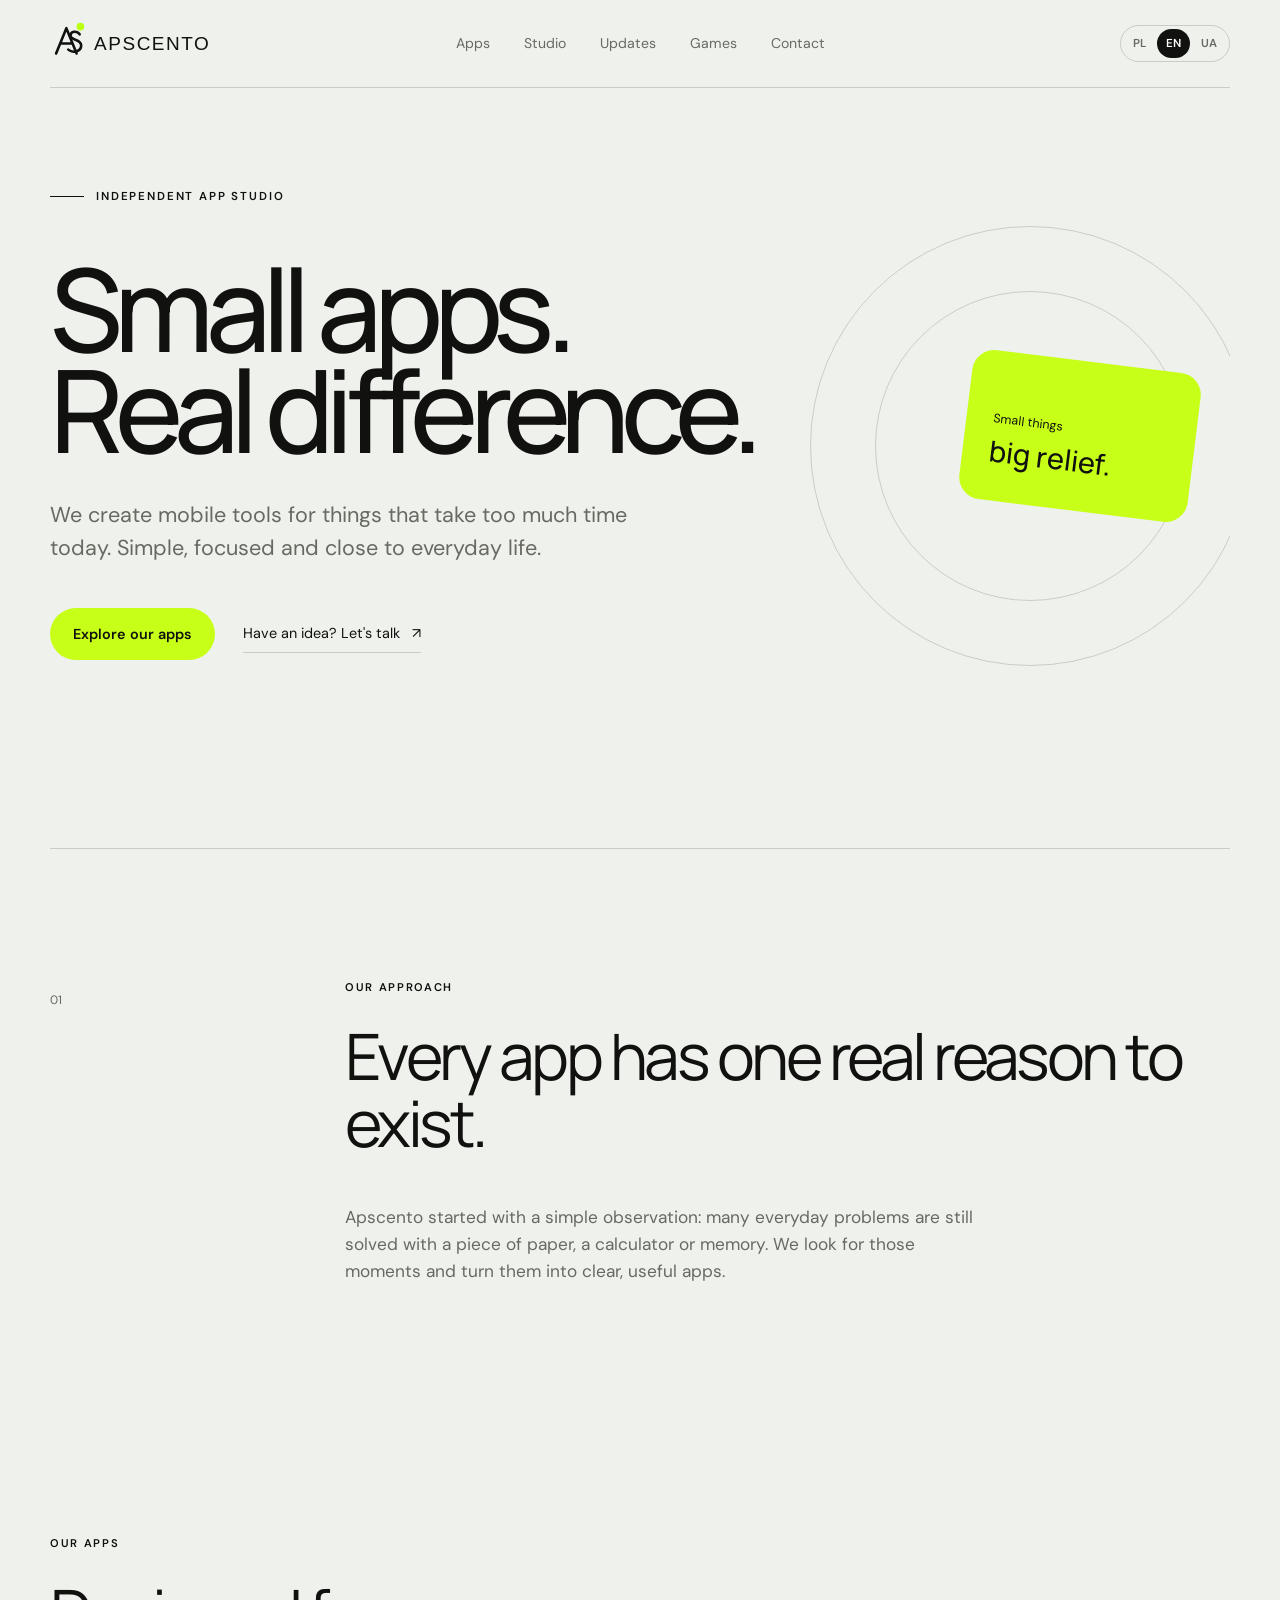
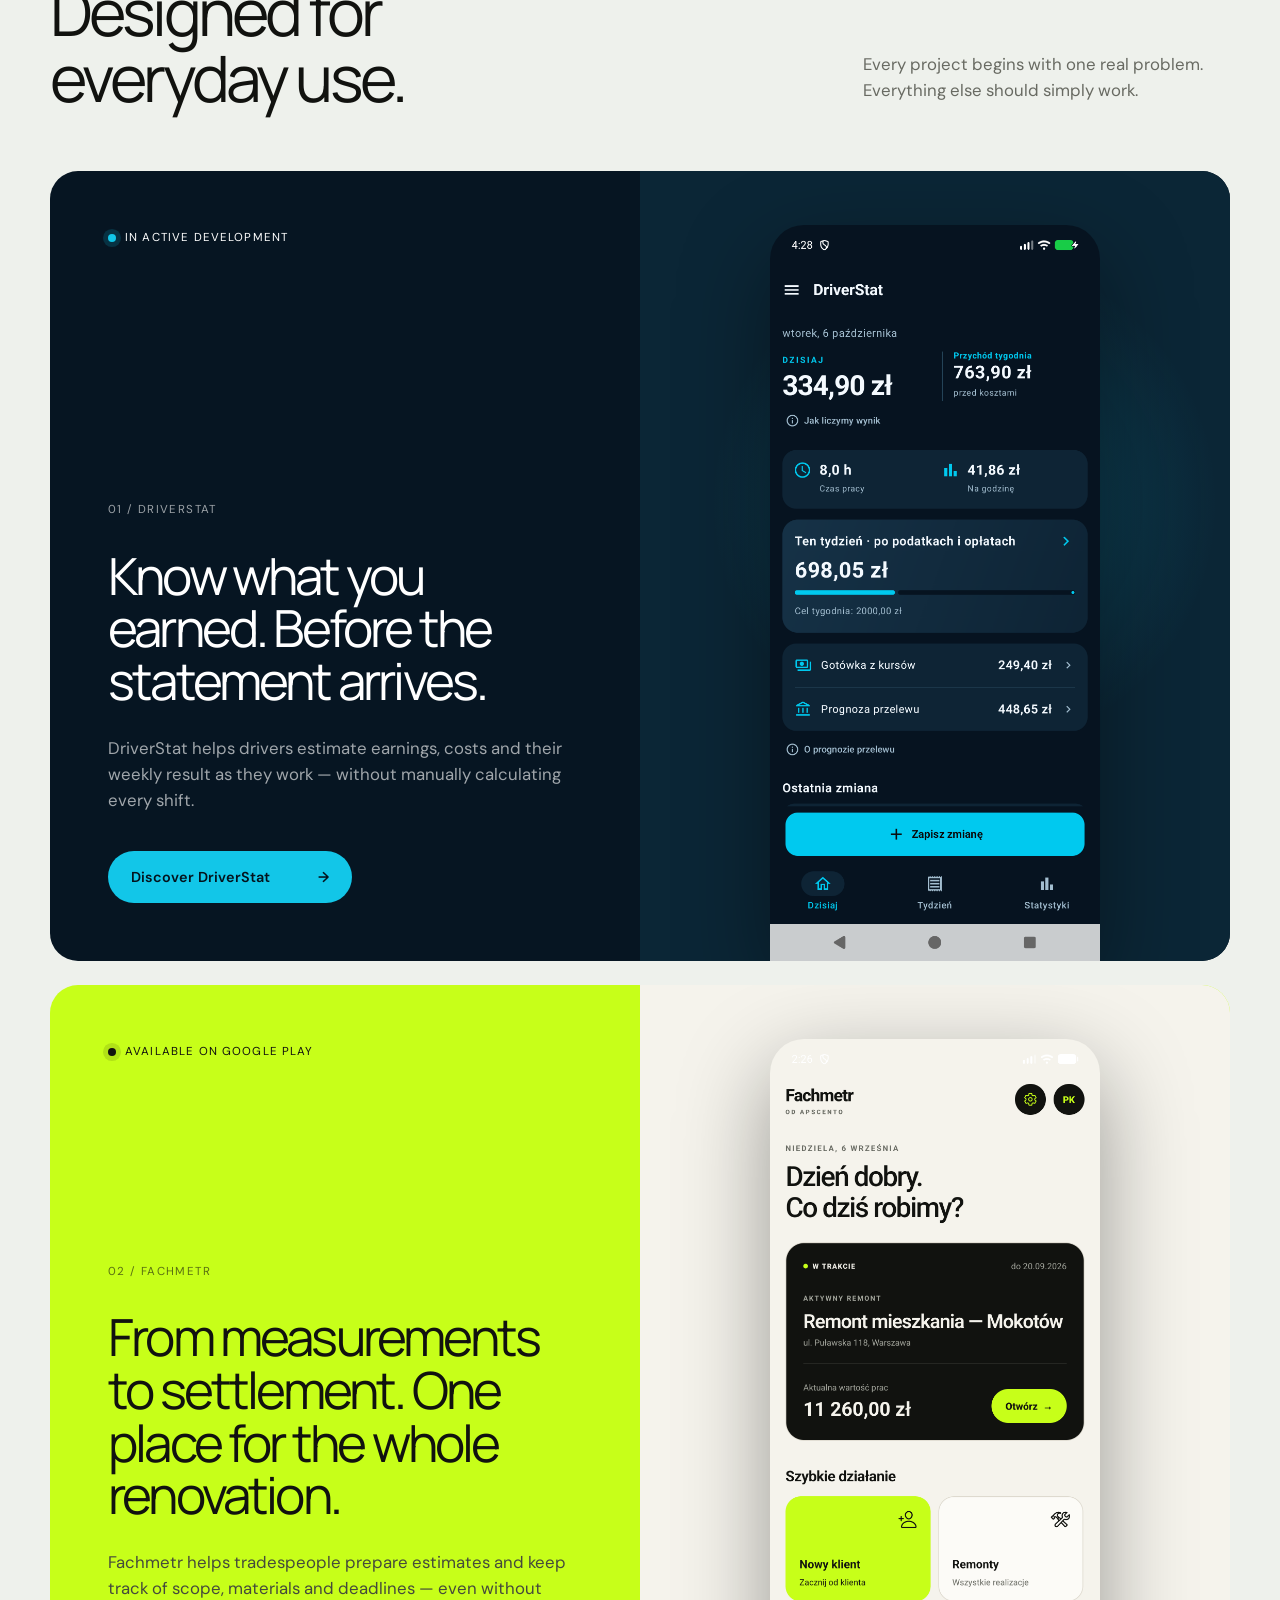
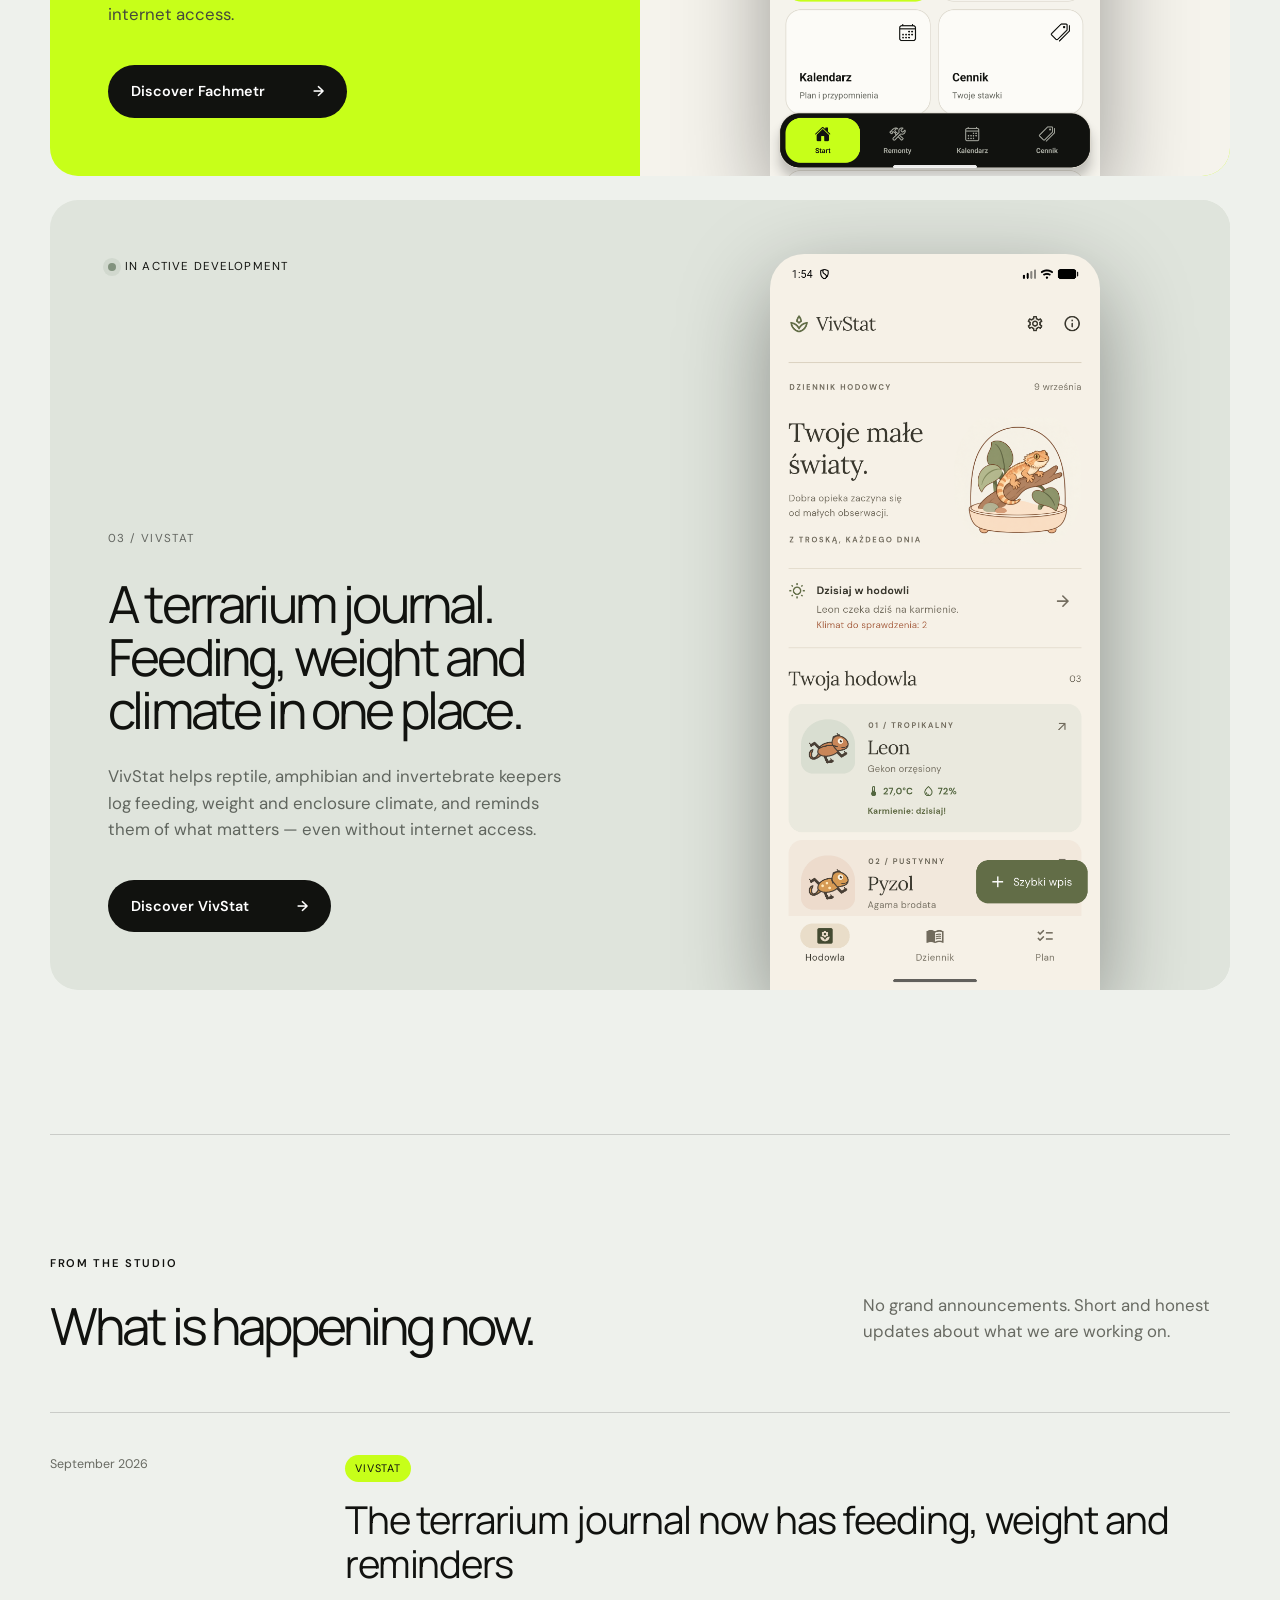
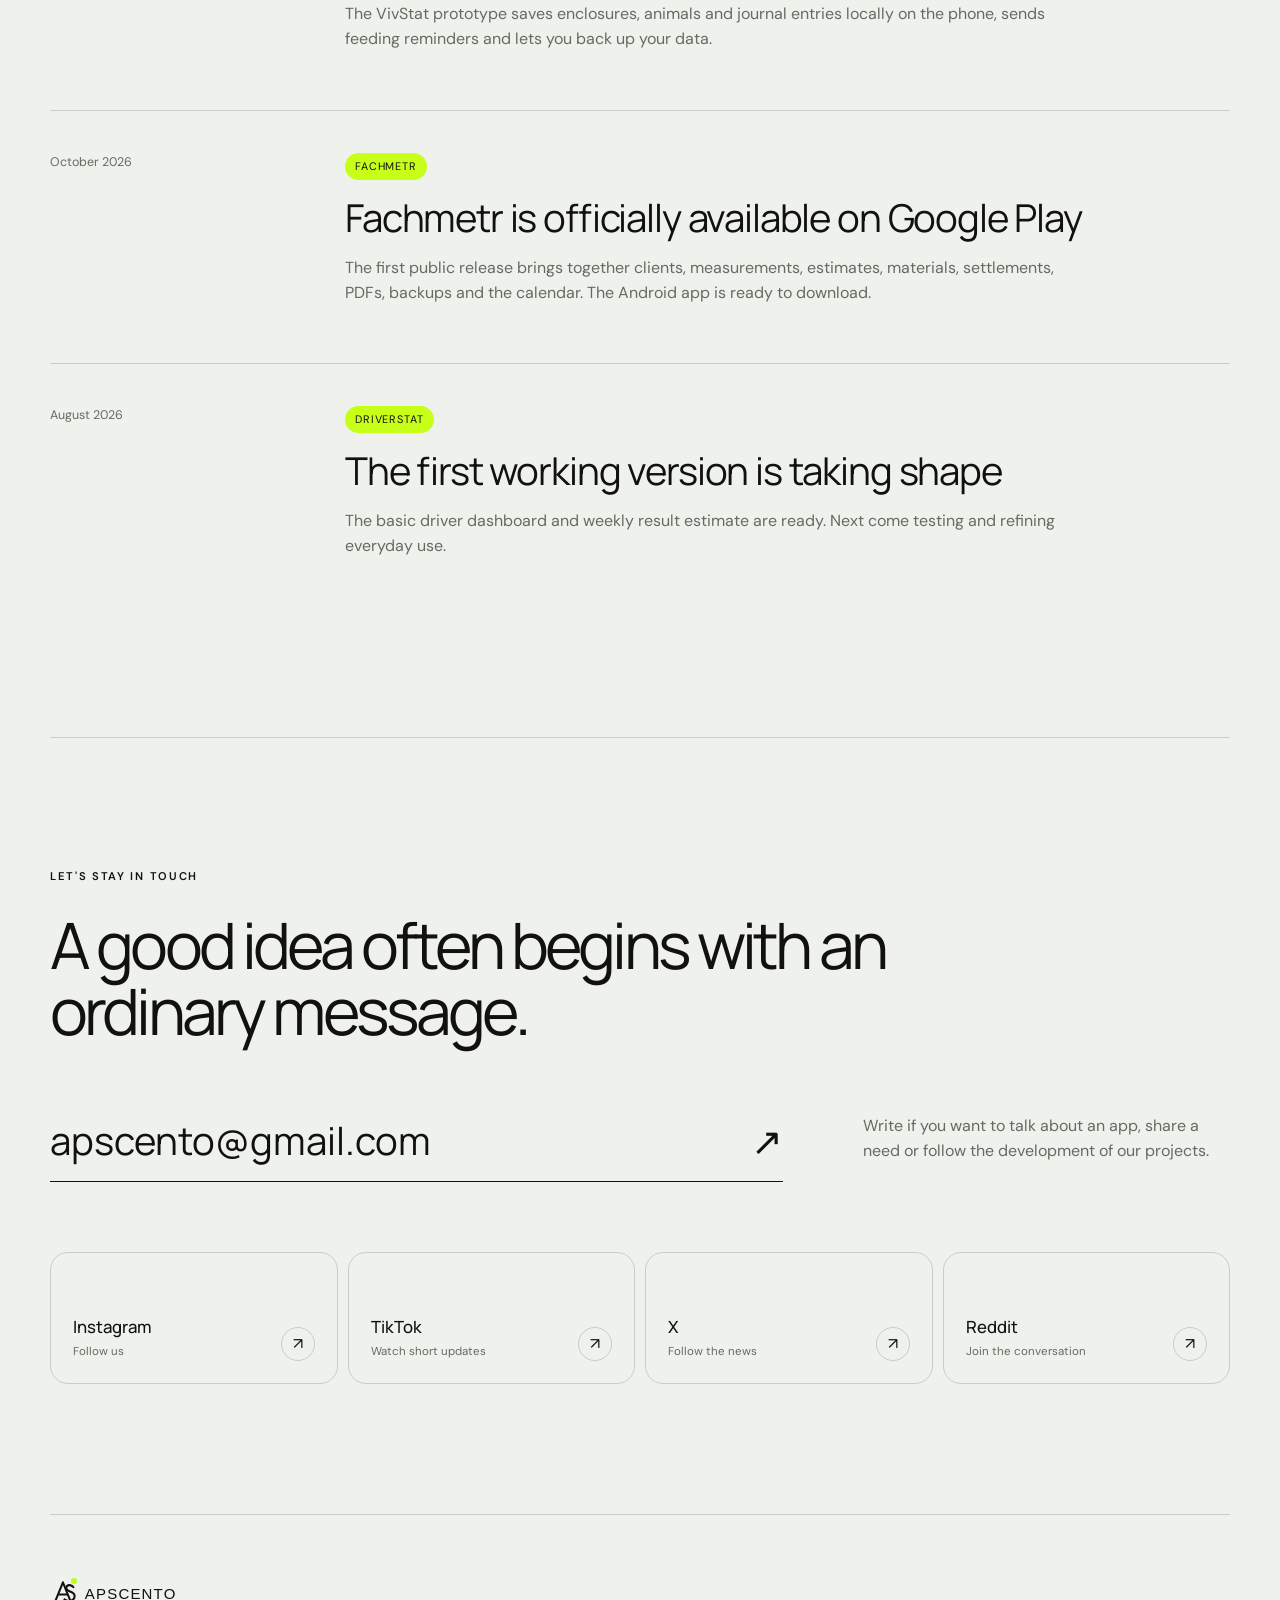
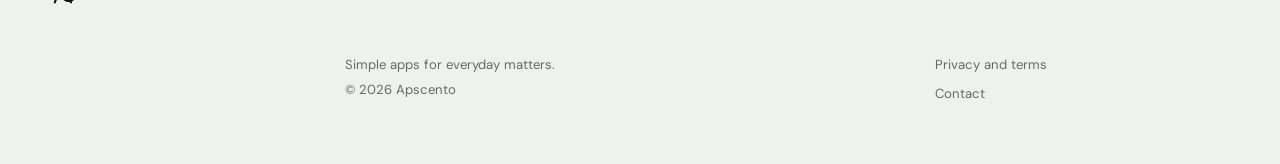
==== index.html @ 679c7d37 "Announce Fachmetr Google Play release" ====
<!doctype html>
<html lang="pl">
<head>
  <meta charset="utf-8">
  <meta name="viewport" content="width=device-width, initial-scale=1">
  <meta name="description" content="Apscento tworzy proste aplikacje mobilne, które rozwiązują codzienne problemy.">
  <title>Apscento — aplikacje do codziennych spraw</title>
  <link rel="stylesheet" href="styles.css?v=8">
  <script src="script.js?v=8" defer></script>
</head>
<body data-page="home">
  <a class="skip-link" href="#main" data-i18n="skip">Przejdź do treści</a>
  <header class="site-header">
    <a class="brand" href="index.html" aria-label="Apscento — strona główna"><img src="logo.svg" alt="Apscento" width="250" height="64"></a>
    <nav class="nav" aria-label="Główna nawigacja">
      <button class="nav-toggle" type="button" aria-expanded="false" aria-controls="nav-links" data-i18n-aria="menuOpen"><span></span><span></span></button>
      <div class="nav-links" id="nav-links"><a href="#apps" data-i18n="navApps">Aplikacje</a><a href="#studio" data-i18n="navStudio">Studio</a><a href="#updates" data-i18n="navUpdates">Aktualności</a><a href="gry/index.html" data-i18n="navGames">Gry</a><a href="#contact" data-i18n="navContact">Kontakt</a></div>
    </nav>
    <div class="language-switcher" aria-label="Wybór języka"><button type="button" data-lang="pl" aria-pressed="true">PL</button><button type="button" data-lang="en" aria-pressed="false">EN</button><button type="button" data-lang="uk" aria-pressed="false">UA</button></div>
  </header>
  <main id="main">
    <section class="hero section-shell">
      <div class="eyebrow"><span></span><span data-i18n="homeEyebrow">Niezależne studio aplikacji</span></div>
      <h1 data-i18n="homeHero">Małe aplikacje.<br>Realna różnica.</h1>
      <p class="hero-lead" data-i18n="homeLead">Tworzymy mobilne narzędzia do spraw, które dziś zabierają za dużo czasu. Proste, konkretne i blisko codzienności.</p>
      <div class="hero-actions"><a class="button button-primary" href="#apps" data-i18n="seeApps">Zobacz aplikacje</a><a class="text-link" href="mailto:apscento@gmail.com"><span data-i18n="shareIdea">Masz pomysł? Porozmawiajmy</span><span aria-hidden="true">↗</span></a></div>
      <div class="hero-note" aria-hidden="true"><span class="orbit orbit-one"></span><span class="orbit orbit-two"></span><div class="note-card"><span data-i18n="smallThings">Małe rzeczy</span><strong data-i18n="bigRelief">duża ulga.</strong></div></div>
    </section>
    <section class="statement section-shell" id="studio">
      <p class="section-number">01</p>
      <div><p class="overline" data-i18n="ourApproach">Nasze podejście</p><h2 data-i18n="studioHeading">Każda aplikacja ma jeden konkretny powód, żeby istnieć.</h2><p class="section-copy" data-i18n="studioCopy">Apscento powstało z prostej obserwacji: wiele codziennych problemów nadal rozwiązujemy kartką, kalkulatorem albo pamięcią. Szukamy właśnie takich momentów i zamieniamy je w przejrzyste aplikacje.</p></div>
    </section>
    <section class="apps section-shell" id="apps">
      <div class="section-heading"><div><p class="overline" data-i18n="ourApps">Nasze aplikacje</p><h2 data-i18n="builtForLife">Zaprojektowane pod<br>codzienne używanie.</h2></div><p data-i18n="appsIntro">Każdy projekt zaczyna się od jednego, prawdziwego problemu. Reszta ma po prostu działać.</p></div>
      <article class="project-card project-driver">
        <div class="project-content"><span class="status"><i></i><span data-i18n="inDevelopment">W aktywnym rozwoju</span></span><p class="project-index">01 / DRIVERSTAT</p><h3 data-i18n="driverHeadline">Wiesz, ile zarabiasz. Zanim przyjdzie rozliczenie.</h3><p data-i18n="driverSummary">DriverStat pomaga kierowcom na bieżąco szacować zarobki, koszty i wynik tygodnia — bez ręcznego przeliczania każdej zmiany.</p><a class="button button-dark" href="driverstat/index.html"><span data-i18n="discoverDriver">Poznaj DriverStat</span><span aria-hidden="true">→</span></a></div>
        <div class="driver-visual"><img class="app-screen app-screen-home" src="driverstat/screenshots/01-pulpit.png?v=7" alt="Rzeczywisty pulpit aplikacji DriverStat z przykładowymi danymi" width="1280" height="2856" loading="lazy"></div>
      </article>
      <article class="project-card project-fachmetr">
        <div class="project-content"><span class="status"><i></i><span data-i18n="availableGooglePlay">Dostępna w Google Play</span></span><p class="project-index">02 / FACHMETR</p><h3 data-i18n="fachHeadline">Od pomiaru do rozliczenia. Jedno miejsce na cały remont.</h3><p data-i18n="fachSummary">Fachmetr pomaga fachowcom przygotować wycenę, pilnować zakresu prac, materiałów i terminów — także bez internetu.</p><a class="button button-dark" href="fachmetr/index.html"><span data-i18n="discoverFach">Poznaj Fachmetr</span><span aria-hidden="true">→</span></a></div>
        <div class="fachmetr-visual"><img class="app-screen app-screen-home" src="fachmetr/screenshots/01-start.png" alt="Rzeczywisty ekran startowy aplikacji Fachmetr z przykładowymi danymi" width="1280" height="2856" loading="lazy"></div>
      </article>
      <article class="project-card project-viv">
        <div class="project-content"><span class="status"><i></i><span data-i18n="inDevelopment">W aktywnym rozwoju</span></span><p class="project-index">03 / VIVSTAT</p><h3 data-i18n="vivHeadline">Dziennik terrarium. Karmienie, waga i klimat w jednym miejscu.</h3><p data-i18n="vivSummary">VivStat pomaga hodowcom gadów, płazów i bezkręgowców zapisywać karmienia, wagę i klimat zbiornika oraz przypomina o tym, co ważne — nawet bez internetu.</p><a class="button button-dark" href="vivstat/index.html"><span data-i18n="discoverViv">Poznaj VivStat</span><span aria-hidden="true">→</span></a></div>
        <div class="viv-visual-photo"><img class="app-screen app-screen-home" src="vivstat/screenshots/01-hodowla.png" alt="Rzeczywisty pulpit aplikacji VivStat z przykładowymi danymi" width="1280" height="2856" loading="lazy"></div>
      </article>
    </section>
    <section class="updates section-shell" id="updates">
      <div class="section-heading compact"><div><p class="overline" data-i18n="fromStudio">Ze studia</p><h2 data-i18n="whatHappens">Co dzieje się teraz.</h2></div><p data-i18n="honestUpdates">Bez wielkich zapowiedzi. Krótkie i uczciwe informacje o tym, nad czym pracujemy.</p></div>
      <div class="update-list">
        <article><time datetime="2026-09" data-i18n="september2026">Wrzesień 2026</time><div><span class="pill">VivStat</span><h3 data-i18n="updateVivTitle">Dziennik terrarium ma już karmienia, wagę i przypomnienia</h3><p data-i18n="updateVivCopy">Prototyp VivStat zapisuje zbiorniki, mieszkańców i wpisy dziennika lokalnie na telefonie, wysyła przypomnienia o karmieniu i pozwala zrobić kopię zapasową danych.</p></div></article>
        <article><time datetime="2026-10" data-i18n="october2026">Październik 2026</time><div><span class="pill">Fachmetr</span><h3 data-i18n="updateFachTitle">Fachmetr oficjalnie dostępny w Google Play</h3><p data-i18n="updateFachCopy">Pierwsza publiczna wersja łączy klientów, pomiary, wyceny, materiały, rozliczenia, PDF-y, kopie zapasowe i kalendarz. Aplikację można już pobrać na Androida.</p></div></article>
        <article><time datetime="2026-08" data-i18n="august2026">Sierpień 2026</time><div><span class="pill">DriverStat</span><h3 data-i18n="updateDriverTitle">Pierwsza wersja robocza nabiera kształtu</h3><p data-i18n="updateDriverCopy">Powstał podstawowy panel statystyk kierowcy i mechanizm szacowania wyniku tygodnia. Kolejny krok to testy i dopracowanie codziennej obsługi.</p></div></article>
      </div>
    </section>
    <section class="contact section-shell" id="contact">
      <p class="overline" data-i18n="stayClose">Bądźmy w kontakcie</p><h2 data-i18n="contactHeading">Dobry pomysł często zaczyna się od zwykłej wiadomości.</h2>
      <div class="contact-grid"><a class="email-link" href="mailto:apscento@gmail.com">apscento@gmail.com <span>↗</span></a><p data-i18n="contactCopy">Napisz, jeśli chcesz porozmawiać o aplikacji, zgłosić potrzebę albo śledzić rozwój naszych projektów.</p></div>
      <div class="social-links" aria-label="Media społecznościowe">
        <a href="https://instagram.com/apscento.dev" target="_blank" rel="noopener noreferrer"><span><strong>Instagram</strong><small data-i18n="socialFollow">Obserwuj nas</small></span><i aria-hidden="true">↗</i></a>
        <a href="https://www.tiktok.com/@apscento" target="_blank" rel="noopener noreferrer"><span><strong>TikTok</strong><small data-i18n="socialShorts">Zobacz krótkie materiały</small></span><i aria-hidden="true">↗</i></a>
        <a href="https://x.com/apscento" target="_blank" rel="noopener noreferrer"><span><strong>X</strong><small data-i18n="socialNews">Śledź aktualności</small></span><i aria-hidden="true">↗</i></a>
        <a href="https://reddit.com/r/apscento" target="_blank" rel="noopener noreferrer"><span><strong>Reddit</strong><small data-i18n="socialTalk">Dołącz do rozmowy</small></span><i aria-hidden="true">↗</i></a>
      </div>
    </section>
  </main>
  <footer class="site-footer section-shell"><a class="brand footer-brand" href="index.html"><img src="logo.svg" alt="Apscento" width="250" height="64"></a><div><p data-i18n="footerLine">Proste aplikacje do codziennych spraw.</p><p>© 2026 Apscento</p></div><div class="footer-links"><a href="privacy/index.html" data-i18n="privacy">Prywatność i regulamin</a><a href="mailto:apscento@gmail.com" data-i18n="contactUs">Kontakt</a></div></footer>
</body>
</html>
---- styles.css ----
@import url('https://fonts.googleapis.com/css2?family=DM+Sans:wght@400;500;600&family=Manrope:wght@400;500;600&display=swap');

:root{--ink:#11120f;--paper:#eef1ec;--paper-2:#e5e7df;--lime:#c7ff19;--muted:#686a62;--line:rgba(17,18,15,.16);--radius:28px;--shell:min(1180px,calc(100% - 48px))}
*{box-sizing:border-box}
html{scroll-behavior:smooth}
body{margin:0;background:var(--paper);color:var(--ink);font-family:"DM Sans",Arial,sans-serif;font-size:16px;line-height:1.55}
body::selection{background:var(--lime);color:var(--ink)}
a{color:inherit}
img{display:block;max-width:100%}
button{font:inherit}
.skip-link{position:fixed;left:16px;top:-60px;background:var(--lime);padding:12px 18px;z-index:1000}.skip-link:focus{top:16px}
.section-shell{width:var(--shell);margin-inline:auto}
.site-header{height:88px;width:var(--shell);margin:auto;display:grid;grid-template-columns:1fr auto 1fr;align-items:center;border-bottom:1px solid var(--line);position:relative;z-index:20}
.brand{display:block;width:190px;height:auto}.brand img{width:100%;height:auto}
.nav-links{display:flex;gap:34px}.nav-links a,.back-home{text-decoration:none;font-size:.88rem;color:var(--muted);transition:color .2s}.nav-links a:hover,.back-home:hover{color:var(--ink)}
.language-switcher{justify-self:end;display:flex;border:1px solid var(--line);border-radius:999px;padding:3px;gap:2px}.language-switcher button{border:0;background:transparent;color:var(--muted);font-size:.72rem;font-weight:600;padding:6px 9px;border-radius:999px;cursor:pointer}.language-switcher button[aria-pressed="true"]{background:var(--ink);color:#fff}
.nav-toggle{display:none;border:0;background:none;width:36px;height:36px;padding:8px}.nav-toggle span{display:block;height:1px;background:var(--ink);margin:6px 0}
.hero{min-height:760px;padding:100px 0 92px;position:relative;overflow:hidden}.eyebrow{display:flex;align-items:center;gap:12px;text-transform:uppercase;letter-spacing:.16em;font-size:.72rem;font-weight:600}.eyebrow>span:first-child{width:34px;height:1px;background:var(--ink)}
.hero h1,.driver-hero h1{font-family:"Manrope",sans-serif;font-size:clamp(4rem,9vw,8rem);font-weight:500;letter-spacing:-.075em;line-height:.88;margin:52px 0 38px;max-width:1000px}.hero-lead,.driver-hero>p{font-size:clamp(1.1rem,2vw,1.35rem);line-height:1.55;max-width:600px;color:var(--muted)}
.hero-actions{display:flex;align-items:center;gap:28px;margin-top:42px}.button{display:inline-flex;justify-content:center;align-items:center;gap:48px;text-decoration:none;border-radius:999px;padding:15px 23px;font-size:.9rem;font-weight:600;transition:transform .2s,background .2s}.button:hover{transform:translateY(-2px)}.button-primary{background:var(--lime);color:var(--ink)}.button-dark{background:var(--ink);color:#fff}.text-link{display:inline-flex;align-items:center;gap:12px;text-decoration:none;border-bottom:1px solid var(--line);padding:8px 0;font-size:.9rem}.text-link:hover{border-color:var(--ink)}
.hero-note{position:absolute;width:440px;height:440px;right:-20px;top:138px}.orbit{position:absolute;inset:0;border:1px solid var(--line);border-radius:50%}.orbit-two{inset:65px}.note-card{position:absolute;right:55px;top:135px;width:230px;height:150px;background:var(--lime);border-radius:22px;padding:27px;transform:rotate(7deg);display:flex;flex-direction:column;justify-content:end}.note-card span{font-size:.78rem}.note-card strong{font-family:"Manrope";font-size:1.8rem;font-weight:500}
.statement,.problem{padding:130px 0;display:grid;grid-template-columns:1fr 3fr;border-top:1px solid var(--line)}.section-number{font-size:.76rem;color:var(--muted)}.overline{text-transform:uppercase;letter-spacing:.15em;font-size:.7rem;font-weight:600;margin:0 0 27px}.statement h2,.problem h2{font-family:"Manrope";font-size:clamp(2.4rem,5vw,4.8rem);font-weight:400;letter-spacing:-.055em;line-height:1.04;max-width:900px;margin:0}.section-copy{color:var(--muted);font-size:1.08rem;max-width:650px;margin:48px 0 0}
.apps,.feature-section,.updates,.progress-section{padding:120px 0}.section-heading{display:grid;grid-template-columns:2fr 1fr;gap:80px;align-items:end;margin-bottom:60px}.section-heading h2,.contact h2,.driver-cta h2,.faq h2{font-family:"Manrope";font-weight:400;font-size:clamp(2.6rem,5vw,5rem);letter-spacing:-.06em;line-height:1.03;margin:0}.section-heading>p{color:var(--muted);font-size:1.05rem;margin:0 0 8px}.section-heading.compact h2{font-size:clamp(2.5rem,4vw,4rem)}
.project-card{min-height:600px;border-radius:var(--radius);overflow:hidden;margin-bottom:24px;display:grid;grid-template-columns:1fr 1fr}.project-content{padding:58px;display:flex;align-items:flex-start;flex-direction:column}.project-content .status{margin-bottom:auto}.status{display:inline-flex;align-items:center;gap:9px;font-size:.72rem;text-transform:uppercase;letter-spacing:.1em}.status i{width:8px;height:8px;border-radius:50%;background:var(--lime);box-shadow:0 0 0 5px rgba(199,255,25,.15)}.project-index{font-size:.72rem;letter-spacing:.12em;opacity:.6}.project-card h3{font-family:"Manrope";font-size:clamp(2.3rem,4vw,4.2rem);font-weight:400;line-height:1.03;letter-spacing:-.055em;margin:18px 0 28px}.project-card .project-content>p:not(.project-index){color:rgba(255,255,255,.62);font-size:1.05rem;max-width:510px;margin:0 0 38px}.project-driver{background:#181914;color:#fff}.driver-visual{display:grid;place-items:end center;background:radial-gradient(circle at 60% 50%,rgba(255,255,255,.09),transparent 42%),#23241f;padding:54px 45px 0;overflow:hidden}.app-screen{display:block;height:auto;background:#070707;box-shadow:0 30px 90px rgba(0,0,0,.38)}.app-screen-home{width:min(330px,100%);border-radius:34px 34px 0 0}
.project-viv{background:#dfe4dc}.project-viv .project-content>p:not(.project-index){color:#60655e}.project-viv .status i{background:#82927e;box-shadow:0 0 0 5px rgba(130,146,126,.15)}.viv-visual-photo{display:grid;place-items:end center;background:#dfe4dc;padding:54px 45px 0;overflow:hidden}
.updates{border-top:1px solid var(--line)}.update-list article{display:grid;grid-template-columns:1fr 3fr;padding:42px 0;border-top:1px solid var(--line)}.update-list time{font-size:.78rem;color:var(--muted)}.update-list h3{font:400 clamp(1.5rem,3vw,2.4rem)/1.15 "Manrope";letter-spacing:-.03em;margin:16px 0}.update-list article p{color:var(--muted);max-width:720px}.pill{display:inline-block;background:var(--lime);border-radius:999px;font-size:.68rem;padding:5px 10px;text-transform:uppercase;letter-spacing:.08em}.pill-muted{background:#dfe4dc}
.contact{padding:130px 0;border-top:1px solid var(--line)}.contact h2{max-width:990px}.contact-grid{display:grid;grid-template-columns:2fr 1fr;gap:80px;margin:70px 0}.contact-grid>p{color:var(--muted);margin:0}.email-link{font:400 clamp(1.5rem,3vw,2.5rem) "Manrope";text-decoration:none;border-bottom:1px solid var(--ink);padding-bottom:14px;display:flex;justify-content:space-between}.social-links{display:grid;grid-template-columns:repeat(4,1fr);gap:10px}.social-links a{min-height:132px;text-decoration:none;padding:22px;border:1px solid var(--line);border-radius:18px;color:var(--ink);display:flex;align-items:flex-end;justify-content:space-between;transition:background .2s,border-color .2s,transform .2s}.social-links a:hover{background:var(--lime);border-color:var(--lime);transform:translateY(-3px)}.social-links a span{display:flex;flex-direction:column;gap:5px}.social-links strong{font:500 1.05rem "Manrope"}.social-links small{font-size:.72rem;color:var(--muted)}.social-links i{width:34px;height:34px;border:1px solid var(--line);border-radius:50%;display:grid;place-items:center;font-style:normal;transition:transform .2s}.social-links a:hover i{background:var(--ink);color:#fff;transform:rotate(10deg)}
.site-footer{min-height:250px;padding:60px 0;display:grid;grid-template-columns:1fr 2fr 1fr;align-items:end;border-top:1px solid var(--line);color:var(--muted);font-size:.82rem}.footer-brand{width:150px;align-self:start}.site-footer p{margin:4px 0}.footer-links{display:flex;flex-direction:column;gap:8px}.footer-links a{text-decoration:none}.footer-links a:hover{color:var(--ink)}
/* DriverStat */
.driver-page{--paper:#f2f1eb}.driver-wordmark{font-size:.85rem;letter-spacing:.16em;margin-bottom:22px}.driver-wordmark strong{background:var(--lime);padding:3px 5px;margin-left:3px}.driver-hero{padding:80px 0 0;text-align:center}.driver-hero .status{margin:auto}.driver-hero h1{margin-inline:auto;font-size:clamp(4rem,8vw,7.4rem)}.driver-hero>p{margin-inline:auto}.driver-hero .hero-actions{justify-content:center}.dashboard-preview{width:min(760px,100%);height:610px;margin:90px auto 0;display:flex;justify-content:center;overflow:hidden;background:#171713;border-radius:30px 30px 0 0;padding:42px 42px 0;box-shadow:0 35px 100px rgba(0,0,0,.2)}.app-screen-hero{width:min(390px,100%);border-radius:38px 38px 0 0}.problem{margin-top:0}.app-showcase{padding:120px 0}.screen-gallery{display:grid;grid-template-columns:repeat(4,1fr);gap:18px}.screen-gallery figure{margin:0}.screen-gallery img{display:block;width:100%;height:auto;border-radius:22px;box-shadow:0 18px 45px rgba(0,0,0,.14)}.screen-gallery figcaption{padding:16px 4px 0;color:var(--muted);font-size:.84rem}.feature-section{background:#171813;color:#fff;width:100%;padding-inline:max(24px,calc((100% - 1180px)/2))}.feature-section .section-heading{width:100%}.feature-grid{display:grid;grid-template-columns:1fr 1fr;border-top:1px solid rgba(255,255,255,.2);border-left:1px solid rgba(255,255,255,.2)}.feature-grid article{min-height:310px;padding:38px;border-right:1px solid rgba(255,255,255,.2);border-bottom:1px solid rgba(255,255,255,.2)}.feature-grid article>span{font-size:.7rem;color:var(--lime)}.feature-grid h3{font:400 1.8rem "Manrope";margin:65px 0 18px}.feature-grid p{color:#a3a59c;max-width:430px}.timeline{display:grid;grid-template-columns:repeat(3,1fr);border-top:1px solid var(--line)}.timeline article{position:relative;padding:40px 35px 20px 0}.timeline article>span{position:absolute;width:11px;height:11px;border:2px solid var(--paper);outline:1px solid var(--muted);border-radius:50%;background:var(--paper);top:-6px}.timeline .done>span,.timeline .current>span{background:var(--lime);outline-color:var(--ink)}.timeline time{font-size:.72rem;text-transform:uppercase;letter-spacing:.1em;color:var(--muted)}.timeline h3{font:400 1.55rem "Manrope";margin:25px 0 12px}.timeline p{color:var(--muted);padding-right:20px}.faq{padding:120px 0;display:grid;grid-template-columns:1fr 2fr;gap:90px;border-top:1px solid var(--line)}.faq h2{font-size:3rem}.accordion details{border-top:1px solid var(--line);padding:23px 0}.accordion details:last-child{border-bottom:1px solid var(--line)}.accordion summary{cursor:pointer;font:500 1.15rem "Manrope";list-style:none;display:flex;justify-content:space-between}.accordion summary::after{content:"+";font-size:1.4rem}.accordion details[open] summary::after{content:"–"}.accordion p{color:var(--muted);max-width:680px}.driver-cta{text-align:center;background:#dff69e;border-radius:var(--radius);padding:90px 40px;margin-bottom:100px}.driver-cta h2{font-size:clamp(3rem,6vw,6rem)}.driver-cta>p:not(.overline){color:#586044}.driver-cta .hero-actions{justify-content:center}
/* Legal */
.back-home{justify-self:center}.legal-shell{width:var(--shell);margin:90px auto 130px;display:grid;grid-template-columns:250px 1fr;gap:90px}.legal-aside{position:sticky;top:30px;align-self:start;display:flex;flex-direction:column;gap:13px}.legal-aside a{text-decoration:none;color:var(--muted);font-size:.88rem}.legal-aside a:hover{color:var(--ink)}.legal-content{max-width:800px}.legal-content header h1{font:400 clamp(3rem,6vw,5.5rem)/1 "Manrope";letter-spacing:-.06em;margin:0 0 30px}.legal-date{font-size:.78rem;color:var(--muted)}.legal-intro{font-size:1.2rem;color:var(--muted);margin:40px 0 60px}.legal-callout{background:#e2f6a6;border-radius:18px;padding:28px;margin-bottom:65px}.legal-callout strong{font-size:.72rem;text-transform:uppercase;letter-spacing:.12em}.legal-callout p{margin:12px 0 0}.legal-content section:not(.legal-callout):not(.legal-note){padding:50px 0;border-top:1px solid var(--line)}.legal-content h2{font:400 2rem "Manrope";display:flex;gap:20px;margin:0 0 34px}.legal-content h2>span:first-child{font:500 .68rem "DM Sans";color:var(--muted);padding-top:12px}.legal-content h3{font:500 1.08rem "Manrope";margin:32px 0 8px}.legal-content section p{color:#5e6059}.legal-email{display:inline-block;font:400 1.5rem "Manrope";margin-top:15px;text-decoration:none;border-bottom:1px solid var(--ink)}.legal-note{font-size:.78rem;border-left:2px solid var(--line);padding-left:20px;margin-top:20px}
@media(max-width:800px){:root{--shell:min(100% - 28px,1180px)}.site-header{grid-template-columns:1fr auto auto;gap:10px}.brand{width:95px;height:45px}.nav{order:2}.nav-toggle{display:block}.nav-links{display:none;position:absolute;top:75px;left:0;right:0;background:var(--paper);padding:25px;border:1px solid var(--line);border-radius:16px;flex-direction:column;gap:18px}.nav-links.open{display:flex}.language-switcher{order:3}.hero{min-height:690px;padding-top:80px}.hero h1,.driver-hero h1{font-size:clamp(3.6rem,17vw,6rem)}.hero-note{width:250px;height:250px;right:-70px;top:420px;opacity:.85}.orbit-two{inset:35px}.note-card{right:45px;top:65px;width:150px;height:100px;padding:17px}.note-card strong{font-size:1.2rem}.statement,.problem{grid-template-columns:1fr;padding:85px 0}.section-number{margin-bottom:50px}.section-heading{grid-template-columns:1fr;gap:28px}.project-card{grid-template-columns:1fr;min-height:auto}.project-content{padding:36px;min-height:480px}.driver-visual{padding:45px 25px 0}.viv-visual-photo{padding:45px 25px 0}.update-list article{grid-template-columns:1fr;gap:25px}.contact-grid{grid-template-columns:1fr;gap:35px}.social-links{grid-template-columns:1fr 1fr}.site-footer{grid-template-columns:1fr 1fr;gap:35px}.site-footer>div:nth-child(2){grid-column:1/-1;grid-row:1}.dashboard-preview{height:530px;padding:28px 20px 0}.screen-gallery{grid-template-columns:1fr 1fr}.feature-grid{grid-template-columns:1fr}.timeline{grid-template-columns:1fr;border-top:0;border-left:1px solid var(--line)}.timeline article{padding:0 0 45px 35px}.timeline article>span{top:3px;left:-6px}.faq{grid-template-columns:1fr;gap:50px}.driver-cta{border-radius:18px;padding:70px 24px}.legal-page .site-header{grid-template-columns:1fr auto}.legal-page .back-home{display:none}.legal-shell{grid-template-columns:1fr;margin-top:60px}.legal-aside{display:none}}
@media(max-width:480px){.hero-actions{align-items:flex-start;flex-direction:column;gap:15px}.project-content{padding:28px}.project-card h3{font-size:2.4rem}.social-links{grid-template-columns:1fr}.site-footer{grid-template-columns:1fr}.footer-links{grid-column:1}.driver-hero{padding-top:60px}.dashboard-preview{height:470px;margin-top:60px}.screen-gallery{grid-template-columns:1fr 1fr;gap:10px}.screen-gallery img{border-radius:14px}.screen-gallery figcaption{font-size:.72rem}.legal-content h2{font-size:1.6rem}}
@media(max-width:800px){.brand{width:145px;height:auto}}
.dashboard-preview{height:auto;overflow:visible;border-radius:30px;padding:42px}.app-screen-hero{width:auto;max-width:100%;height:min(760px,72vh);border-radius:38px;object-fit:contain}
@media(max-width:800px){.dashboard-preview{height:auto;padding:28px 20px}.app-screen-hero{height:min(680px,72vh)}}
@media(max-width:480px){.dashboard-preview{height:auto;padding:20px;margin-top:60px}.app-screen-hero{height:min(620px,72vh);border-radius:26px}}
.app-screen-hero{width:min(341px,100%);height:auto;aspect-ratio:1280/2856;flex:none;border-radius:38px;object-fit:contain}
/* Product identities */
.project-fachmetr{background:#c7ff19;color:#11120f}.project-fachmetr .project-content>p:not(.project-index){color:#454a3c}.fachmetr-visual{display:grid;place-items:end center;background:#f5f3ec;padding:54px 45px 0;overflow:hidden}.project-fachmetr .status i{background:#11120f;box-shadow:0 0 0 5px rgba(17,18,15,.12)}
.driver-page .driver-wordmark strong,.driver-page .status i,.driver-page .timeline .done>span,.driver-page .timeline .current>span{background:#11120f}.driver-page .status i{box-shadow:0 0 0 5px rgba(17,18,15,.1)}.driver-page .button-primary{background:#11120f;color:#fff}.driver-page .feature-grid article>span{color:#fff}.driver-page .driver-cta{background:#11120f;color:#fff}.driver-page .driver-cta>p:not(.overline){color:#a3a59c}.driver-page .driver-cta .text-link{color:#fff;border-color:#555}.driver-page .driver-cta .button-primary{background:#fff;color:#11120f}

/* DriverStat: palette matched to the current navy/cyan application UI. */
.project-driver{background:#061522;color:#fff}.project-driver .status i{background:#12c6e8;box-shadow:0 0 0 5px rgba(18,198,232,.16)}.driver-visual{background:radial-gradient(circle at 55% 42%,rgba(18,198,232,.22),transparent 45%),#0b2636}.project-driver .button-dark{background:#12c6e8;color:#04131d}
.driver-page{--paper:#f1f6f8;--paper-2:#e5eef2;--line:rgba(6,21,34,.16)}.driver-page .driver-wordmark strong,.driver-page .status i,.driver-page .timeline .done>span,.driver-page .timeline .current>span{background:#12c6e8}.driver-page .status i{box-shadow:0 0 0 5px rgba(18,198,232,.16)}.driver-page .button-primary{background:#12c6e8;color:#04131d}.driver-page .dashboard-preview{background:linear-gradient(145deg,#0b2b3c,#061522)}.driver-page .feature-section{background:#061522}.driver-page .feature-grid article>span{color:#12c6e8}.driver-page .driver-cta{background:#061522;color:#fff}.driver-page .driver-cta>p:not(.overline){color:#a9c0cc}.driver-page .driver-cta .text-link{color:#fff;border-color:#31505f}.driver-page .driver-cta .button-primary{background:#12c6e8;color:#04131d}
.fachmetr-download{padding:80px 0;border-top:1px solid var(--line)}.fachmetr-download .hero-actions{margin-top:34px}.fachmetr-download-note{color:var(--muted);font-size:.85rem;max-width:320px}.fachmetr-page{--paper:#f5f3ec}.fachmetr-wordmark{display:inline-block;background:#c7ff19;color:#11120f;border-radius:6px;padding:8px 12px;margin-bottom:22px;font-size:.82rem;font-weight:700;letter-spacing:.14em}.fachmetr-hero .status i,.fachmetr-page .timeline .done>span,.fachmetr-page .timeline .current>span{background:#c7ff19}.fachmetr-preview{background:#11120f}.fachmetr-features{background:#c7ff19;color:#11120f}.fachmetr-features .feature-grid{border-color:rgba(17,18,15,.22)}.fachmetr-features .feature-grid article{border-color:rgba(17,18,15,.22)}.fachmetr-features .feature-grid article>span,.fachmetr-features .feature-grid p,.fachmetr-features .section-heading>p{color:#4d523f}.fachmetr-gallery{grid-template-columns:repeat(5,1fr)}.fachmetr-cta{background:#c7ff19;color:#11120f}.fachmetr-cta>p:not(.overline){color:#535940}
@media(max-width:800px){.fachmetr-visual{padding:45px 25px 0}.fachmetr-gallery{grid-template-columns:1fr 1fr}}
.vivstat-page{--paper:#f4f6f1}.vivstat-wordmark strong{background:#91a28c;color:#fff}.vivstat-hero .status i,.vivstat-page .timeline .done>span,.vivstat-page .timeline .current>span{background:#82927e;outline-color:#82927e}.vivstat-preview{background:#dfe4dc}.vivstat-page .button-primary{background:#82927e;color:#fff}.vivstat-features{background:#dfe4dc;color:#2f332c}.vivstat-features .feature-grid{border-color:rgba(47,51,44,.22)}.vivstat-features .feature-grid article{border-color:rgba(47,51,44,.22)}.vivstat-features .feature-grid article>span,.vivstat-features .feature-grid p,.vivstat-features .section-heading>p{color:#5b6154}.vivstat-page .driver-cta{background:#dfe4dc;color:#2f332c}.vivstat-page .driver-cta>p:not(.overline){color:#60655e}
@media(prefers-reduced-motion:reduce){html{scroll-behavior:auto}*,*::before,*::after{transition:none!important}}
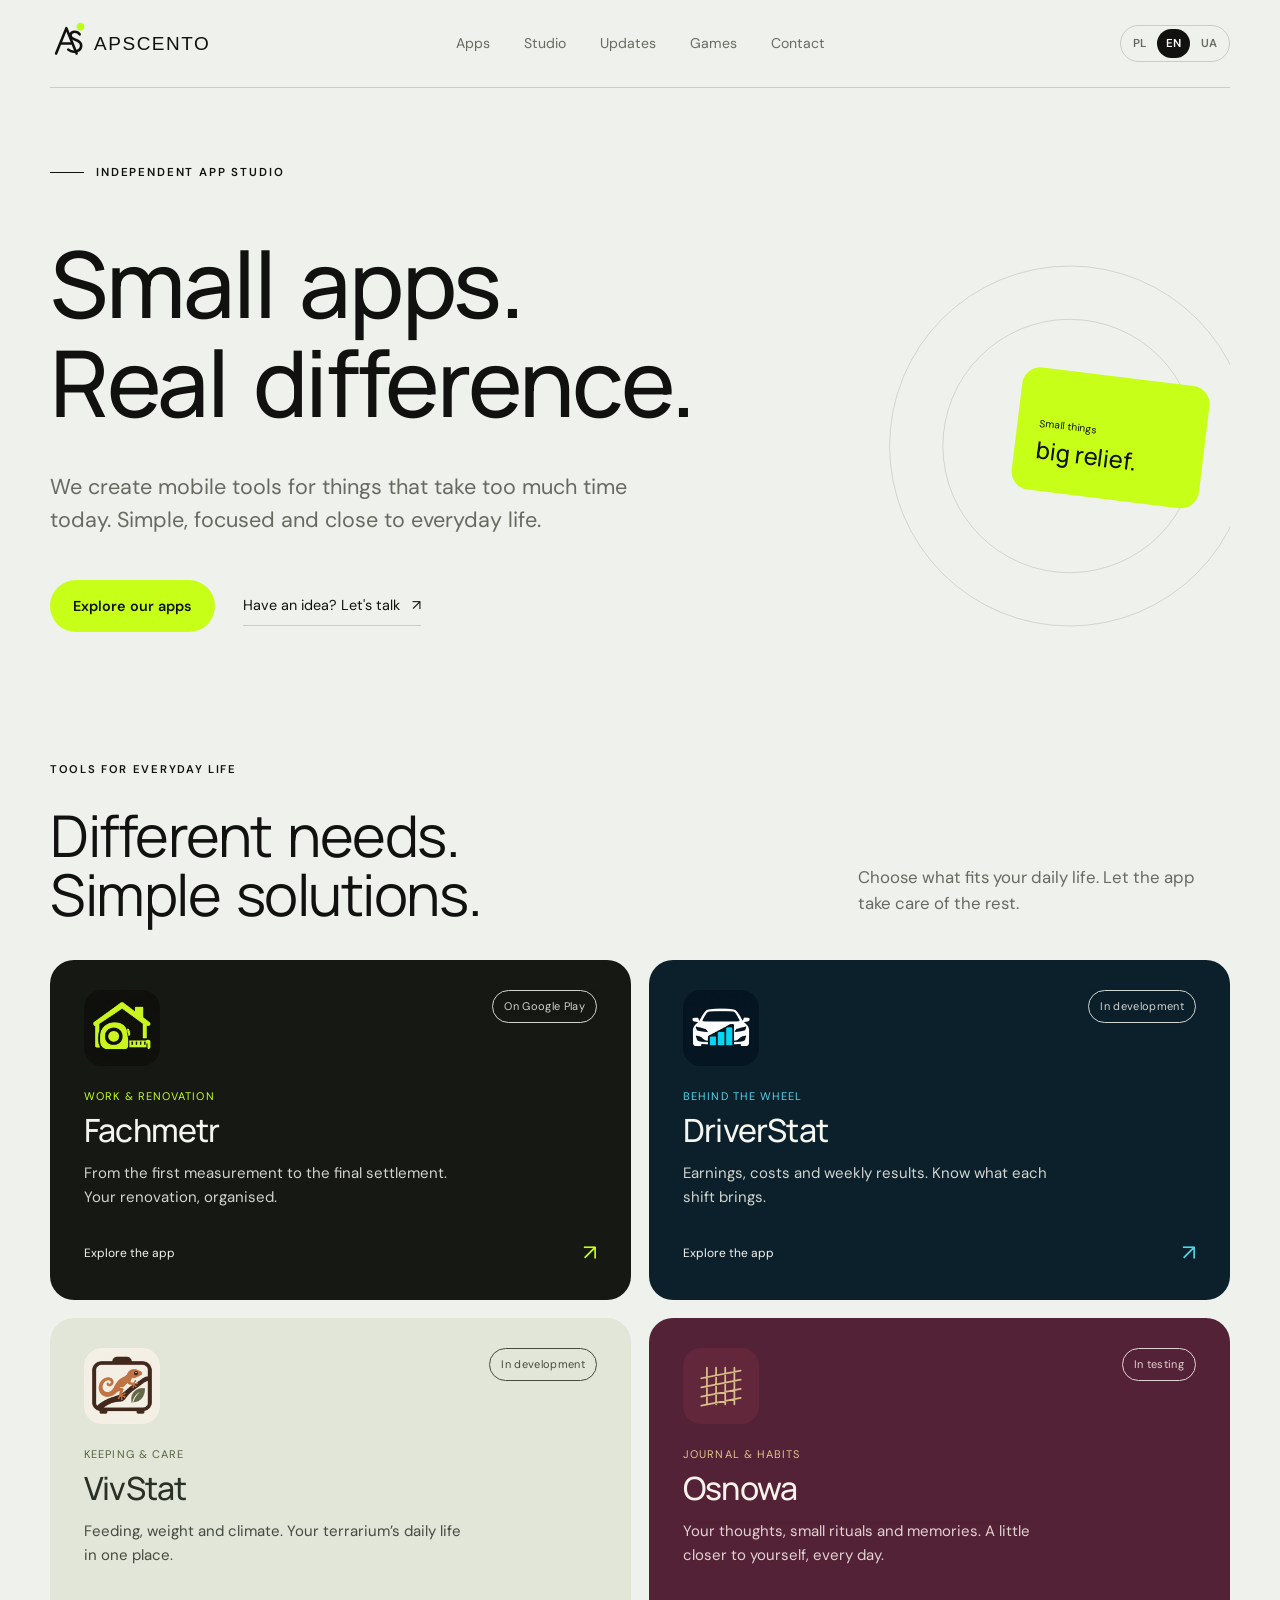
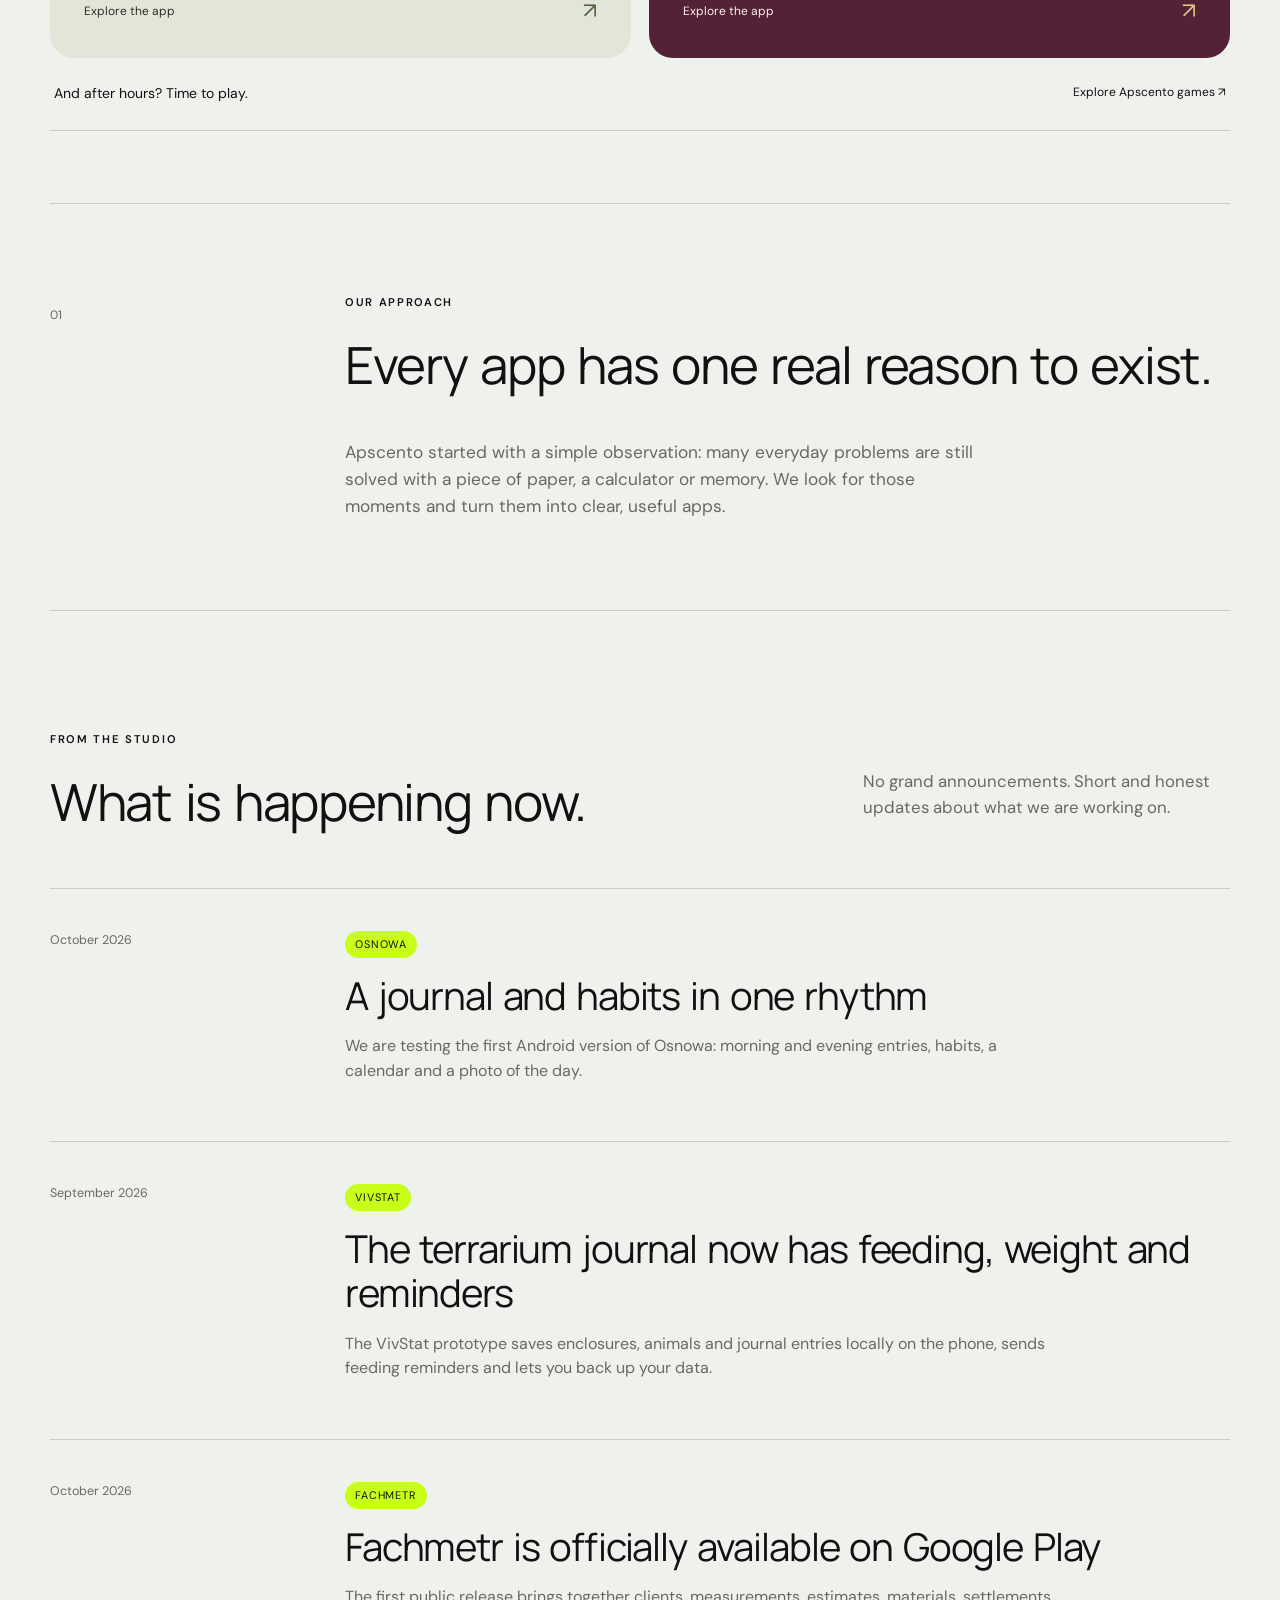
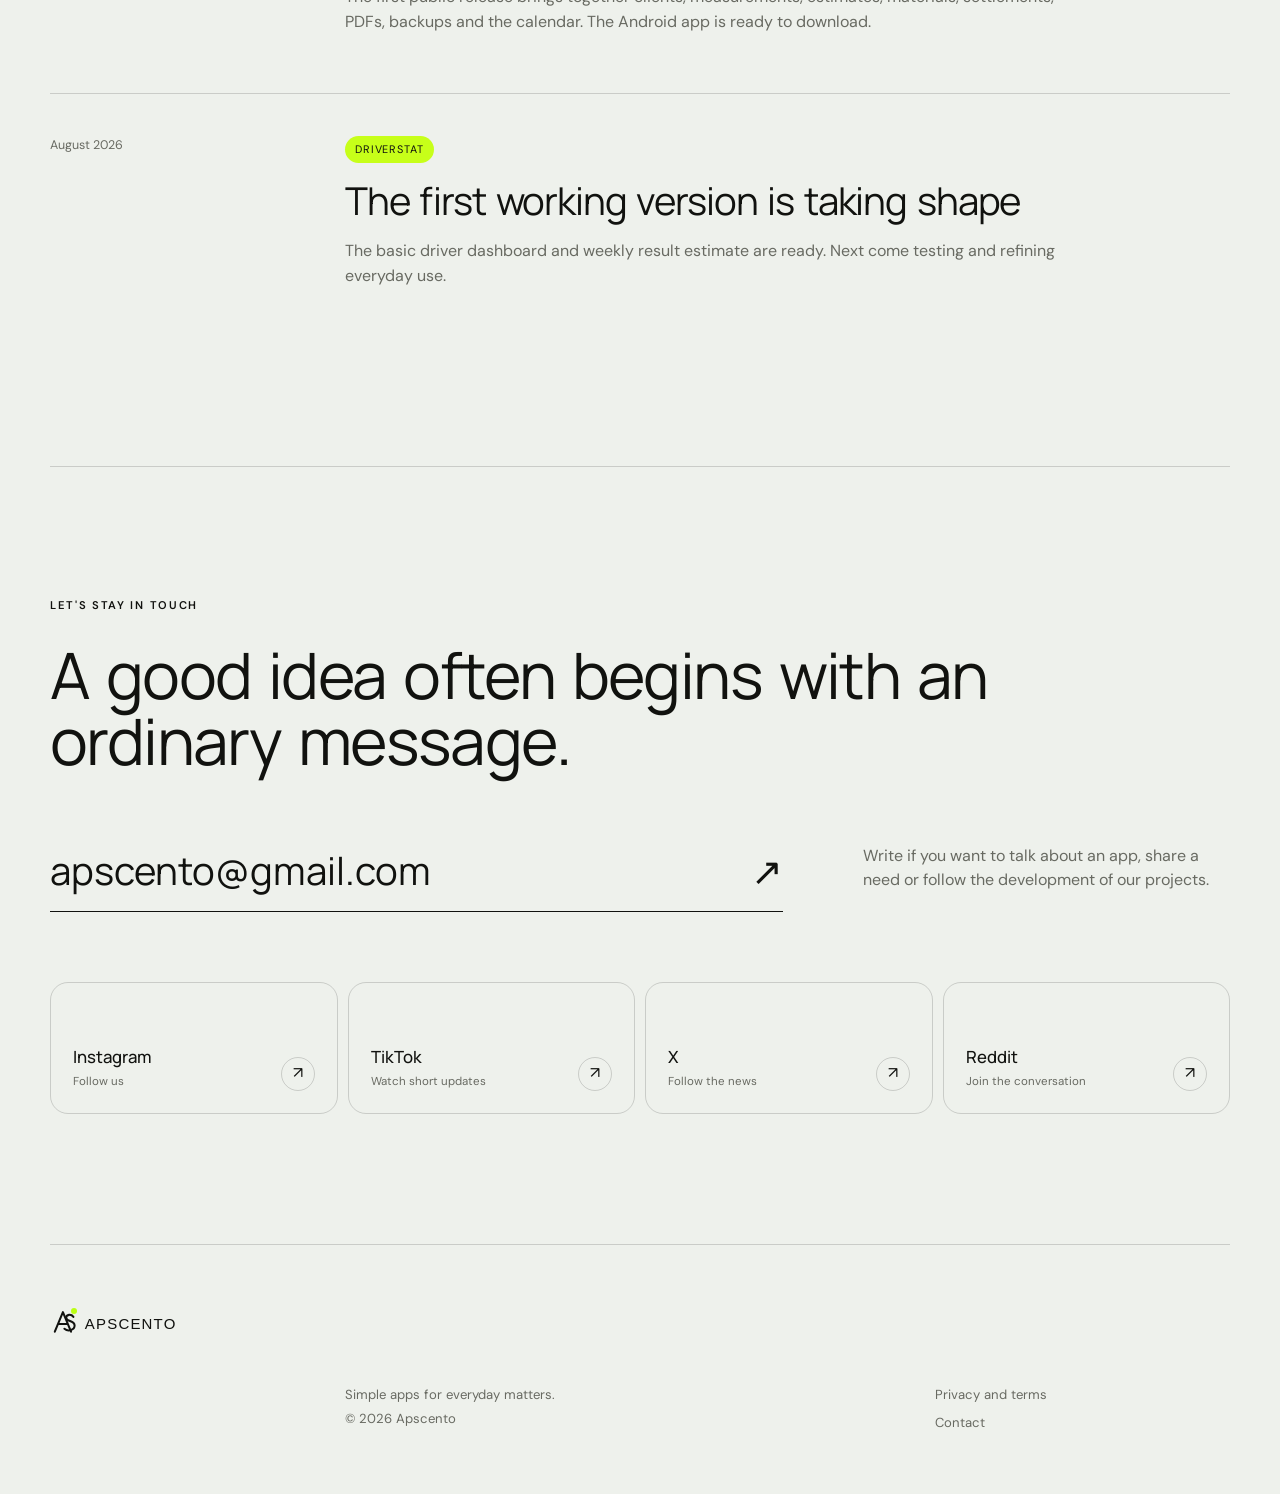
==== commit a305f6fa: "Publish Osnowa page and compact app portfolio with clearer headings" ====
--- a/index.html
+++ b/index.html
@@ -5,15 +5,16 @@
   <meta name="viewport" content="width=device-width, initial-scale=1">
   <meta name="description" content="Apscento tworzy proste aplikacje mobilne, które rozwiązują codzienne problemy.">
   <title>Apscento — aplikacje do codziennych spraw</title>
-  <link rel="stylesheet" href="styles.css?v=8">
-  <script src="script.js?v=8" defer></script>
+  <link rel="stylesheet" href="styles.css?v=20261022">
+  <script src="script.js?v=20261022" defer></script>
+<link rel="stylesheet" href="portfolio.css?v=20261022">
 </head>
-<body data-page="home">
+<body data-page="home" class="layout-grid">
   <a class="skip-link" href="#main" data-i18n="skip">Przejdź do treści</a>
   <header class="site-header">
     <a class="brand" href="index.html" aria-label="Apscento — strona główna"><img src="logo.svg" alt="Apscento" width="250" height="64"></a>
     <nav class="nav" aria-label="Główna nawigacja">
-      <button class="nav-toggle" type="button" aria-expanded="false" aria-controls="nav-links" data-i18n-aria="menuOpen"><span></span><span></span></button>
+      <button aria-label="Otwórz menu" class="nav-toggle" type="button" aria-expanded="false" aria-controls="nav-links" data-i18n-aria="menuOpen"><span></span><span></span></button>
       <div class="nav-links" id="nav-links"><a href="#apps" data-i18n="navApps">Aplikacje</a><a href="#studio" data-i18n="navStudio">Studio</a><a href="#updates" data-i18n="navUpdates">Aktualności</a><a href="gry/index.html" data-i18n="navGames">Gry</a><a href="#contact" data-i18n="navContact">Kontakt</a></div>
     </nav>
     <div class="language-switcher" aria-label="Wybór języka"><button type="button" data-lang="pl" aria-pressed="true">PL</button><button type="button" data-lang="en" aria-pressed="false">EN</button><button type="button" data-lang="uk" aria-pressed="false">UA</button></div>
@@ -26,28 +27,35 @@
       <div class="hero-actions"><a class="button button-primary" href="#apps" data-i18n="seeApps">Zobacz aplikacje</a><a class="text-link" href="mailto:apscento@gmail.com"><span data-i18n="shareIdea">Masz pomysł? Porozmawiajmy</span><span aria-hidden="true">↗</span></a></div>
       <div class="hero-note" aria-hidden="true"><span class="orbit orbit-one"></span><span class="orbit orbit-two"></span><div class="note-card"><span data-i18n="smallThings">Małe rzeczy</span><strong data-i18n="bigRelief">duża ulga.</strong></div></div>
     </section>
+
+<section class="apps section-shell portfolio" id="apps">
+ <div class="section-heading"><div><p class="overline"><span data-i18n="portfolioLabel">Narzędzia na co dzień</span></p><h2><span data-i18n="portfolioTitle">Różne sprawy.<br>Proste rozwiązania.</span></h2></div><p data-i18n="portfolioIntro">Wybierz to, co pasuje do Twojej codzienności. Resztę zostaw aplikacji.</p></div>
+ <div class="portfolio-grid"><a class="app-tile tile-fachmetr" href="fachmetr/index.html" aria-labelledby="name-fachmetr">
+ <div class="tile-top"><img class="product-icon" src="assets/apps/fachmetr.png" width="88" height="88" alt=""><span class="tile-status"><span data-i18n="fachmetrStatus">W Google Play</span></span></div>
+ <div class="tile-copy"><p class="tile-kind"><span data-i18n="fachmetrKind">Praca i remonty</span></p><h3 id="name-fachmetr">Fachmetr</h3><p data-i18n="fachmetrShort">Od pierwszego pomiaru do ostatniego rozliczenia. Cały remont pod kontrolą.</p></div>
+ <div class="tile-bottom"><span data-i18n="explore">Poznaj aplikację</span><span aria-hidden="true">↗</span></div>
+ </a><a class="app-tile tile-driverstat" href="driverstat/index.html" aria-labelledby="name-driverstat">
+ <div class="tile-top"><img class="product-icon" src="assets/apps/driverstat.png" width="88" height="88" alt=""><span class="tile-status"><span data-i18n="driverstatStatus">W rozwoju</span></span></div>
+ <div class="tile-copy"><p class="tile-kind"><span data-i18n="driverstatKind">Za kierownicą</span></p><h3 id="name-driverstat">DriverStat</h3><p data-i18n="driverstatShort">Zarobki, koszty i wynik tygodnia. Wiesz, po co jedziesz.</p></div>
+ <div class="tile-bottom"><span data-i18n="explore">Poznaj aplikację</span><span aria-hidden="true">↗</span></div>
+ </a><a class="app-tile tile-vivstat" href="vivstat/index.html" aria-labelledby="name-vivstat">
+ <div class="tile-top"><img class="product-icon" src="assets/apps/vivstat.png" width="88" height="88" alt=""><span class="tile-status"><span data-i18n="vivstatStatus">W rozwoju</span></span></div>
+ <div class="tile-copy"><p class="tile-kind"><span data-i18n="vivstatKind">Hodowla i opieka</span></p><h3 id="name-vivstat">VivStat</h3><p data-i18n="vivstatShort">Karmienie, waga i klimat. Codzienność Twojego terrarium w jednym miejscu.</p></div>
+ <div class="tile-bottom"><span data-i18n="explore">Poznaj aplikację</span><span aria-hidden="true">↗</span></div>
+ </a><a class="app-tile tile-osnowa" href="osnowa/index.html" aria-labelledby="name-osnowa">
+ <div class="tile-top"><img class="product-icon" src="assets/apps/osnowa.svg" width="88" height="88" alt=""><span class="tile-status"><span data-i18n="osnowaStatus">W testach</span></span></div>
+ <div class="tile-copy"><p class="tile-kind"><span data-i18n="osnowaKind">Dziennik i nawyki</span></p><h3 id="name-osnowa">Osnowa</h3><p data-i18n="osnowaShort">Twoje myśli, małe rytuały i wspomnienia. Z dnia na dzień bliżej siebie.</p></div>
+ <div class="tile-bottom"><span data-i18n="explore">Poznaj aplikację</span><span aria-hidden="true">↗</span></div>
+ </a></div>
+ <a class="games-strip" href="gry/index.html"><span><span data-i18n="gamesStrip">A po godzinach? Czas na grę.</span></span><span><span data-i18n="gamesLink">Odkryj gry Apscento</span> ↗</span></a>
+ </section>
     <section class="statement section-shell" id="studio">
       <p class="section-number">01</p>
       <div><p class="overline" data-i18n="ourApproach">Nasze podejście</p><h2 data-i18n="studioHeading">Każda aplikacja ma jeden konkretny powód, żeby istnieć.</h2><p class="section-copy" data-i18n="studioCopy">Apscento powstało z prostej obserwacji: wiele codziennych problemów nadal rozwiązujemy kartką, kalkulatorem albo pamięcią. Szukamy właśnie takich momentów i zamieniamy je w przejrzyste aplikacje.</p></div>
     </section>
-    <section class="apps section-shell" id="apps">
-      <div class="section-heading"><div><p class="overline" data-i18n="ourApps">Nasze aplikacje</p><h2 data-i18n="builtForLife">Zaprojektowane pod<br>codzienne używanie.</h2></div><p data-i18n="appsIntro">Każdy projekt zaczyna się od jednego, prawdziwego problemu. Reszta ma po prostu działać.</p></div>
-      <article class="project-card project-driver">
-        <div class="project-content"><span class="status"><i></i><span data-i18n="inDevelopment">W aktywnym rozwoju</span></span><p class="project-index">01 / DRIVERSTAT</p><h3 data-i18n="driverHeadline">Wiesz, ile zarabiasz. Zanim przyjdzie rozliczenie.</h3><p data-i18n="driverSummary">DriverStat pomaga kierowcom na bieżąco szacować zarobki, koszty i wynik tygodnia — bez ręcznego przeliczania każdej zmiany.</p><a class="button button-dark" href="driverstat/index.html"><span data-i18n="discoverDriver">Poznaj DriverStat</span><span aria-hidden="true">→</span></a></div>
-        <div class="driver-visual"><img class="app-screen app-screen-home" src="driverstat/screenshots/01-pulpit.png?v=7" alt="Rzeczywisty pulpit aplikacji DriverStat z przykładowymi danymi" width="1280" height="2856" loading="lazy"></div>
-      </article>
-      <article class="project-card project-fachmetr">
-        <div class="project-content"><span class="status"><i></i><span data-i18n="availableGooglePlay">Dostępna w Google Play</span></span><p class="project-index">02 / FACHMETR</p><h3 data-i18n="fachHeadline">Od pomiaru do rozliczenia. Jedno miejsce na cały remont.</h3><p data-i18n="fachSummary">Fachmetr pomaga fachowcom przygotować wycenę, pilnować zakresu prac, materiałów i terminów — także bez internetu.</p><a class="button button-dark" href="fachmetr/index.html"><span data-i18n="discoverFach">Poznaj Fachmetr</span><span aria-hidden="true">→</span></a></div>
-        <div class="fachmetr-visual"><img class="app-screen app-screen-home" src="fachmetr/screenshots/01-start.png" alt="Rzeczywisty ekran startowy aplikacji Fachmetr z przykładowymi danymi" width="1280" height="2856" loading="lazy"></div>
-      </article>
-      <article class="project-card project-viv">
-        <div class="project-content"><span class="status"><i></i><span data-i18n="inDevelopment">W aktywnym rozwoju</span></span><p class="project-index">03 / VIVSTAT</p><h3 data-i18n="vivHeadline">Dziennik terrarium. Karmienie, waga i klimat w jednym miejscu.</h3><p data-i18n="vivSummary">VivStat pomaga hodowcom gadów, płazów i bezkręgowców zapisywać karmienia, wagę i klimat zbiornika oraz przypomina o tym, co ważne — nawet bez internetu.</p><a class="button button-dark" href="vivstat/index.html"><span data-i18n="discoverViv">Poznaj VivStat</span><span aria-hidden="true">→</span></a></div>
-        <div class="viv-visual-photo"><img class="app-screen app-screen-home" src="vivstat/screenshots/01-hodowla.png" alt="Rzeczywisty pulpit aplikacji VivStat z przykładowymi danymi" width="1280" height="2856" loading="lazy"></div>
-      </article>
-    </section>
     <section class="updates section-shell" id="updates">
       <div class="section-heading compact"><div><p class="overline" data-i18n="fromStudio">Ze studia</p><h2 data-i18n="whatHappens">Co dzieje się teraz.</h2></div><p data-i18n="honestUpdates">Bez wielkich zapowiedzi. Krótkie i uczciwe informacje o tym, nad czym pracujemy.</p></div>
-      <div class="update-list">
+      <div class="update-list"><article><time datetime="2026-10" data-i18n="october2026">Październik 2026</time><div><span class="pill">Osnowa</span><h3><span data-i18n="osUpdateTitle">Dziennik i nawyki połączone w jeden rytm</span></h3><p data-i18n="osUpdateBody">Testujemy pierwszą wersję Osnowy na Androida: poranne i wieczorne wpisy, nawyki, kalendarz oraz zdjęcie dnia.</p></div></article>
         <article><time datetime="2026-09" data-i18n="september2026">Wrzesień 2026</time><div><span class="pill">VivStat</span><h3 data-i18n="updateVivTitle">Dziennik terrarium ma już karmienia, wagę i przypomnienia</h3><p data-i18n="updateVivCopy">Prototyp VivStat zapisuje zbiorniki, mieszkańców i wpisy dziennika lokalnie na telefonie, wysyła przypomnienia o karmieniu i pozwala zrobić kopię zapasową danych.</p></div></article>
         <article><time datetime="2026-10" data-i18n="october2026">Październik 2026</time><div><span class="pill">Fachmetr</span><h3 data-i18n="updateFachTitle">Fachmetr oficjalnie dostępny w Google Play</h3><p data-i18n="updateFachCopy">Pierwsza publiczna wersja łączy klientów, pomiary, wyceny, materiały, rozliczenia, PDF-y, kopie zapasowe i kalendarz. Aplikację można już pobrać na Androida.</p></div></article>
         <article><time datetime="2026-08" data-i18n="august2026">Sierpień 2026</time><div><span class="pill">DriverStat</span><h3 data-i18n="updateDriverTitle">Pierwsza wersja robocza nabiera kształtu</h3><p data-i18n="updateDriverCopy">Powstał podstawowy panel statystyk kierowcy i mechanizm szacowania wyniku tygodnia. Kolejny krok to testy i dopracowanie codziennej obsługi.</p></div></article>
--- a/styles.css
+++ b/styles.css
@@ -16,12 +16,12 @@
 .language-switcher{justify-self:end;display:flex;border:1px solid var(--line);border-radius:999px;padding:3px;gap:2px}.language-switcher button{border:0;background:transparent;color:var(--muted);font-size:.72rem;font-weight:600;padding:6px 9px;border-radius:999px;cursor:pointer}.language-switcher button[aria-pressed="true"]{background:var(--ink);color:#fff}
 .nav-toggle{display:none;border:0;background:none;width:36px;height:36px;padding:8px}.nav-toggle span{display:block;height:1px;background:var(--ink);margin:6px 0}
 .hero{min-height:760px;padding:100px 0 92px;position:relative;overflow:hidden}.eyebrow{display:flex;align-items:center;gap:12px;text-transform:uppercase;letter-spacing:.16em;font-size:.72rem;font-weight:600}.eyebrow>span:first-child{width:34px;height:1px;background:var(--ink)}
-.hero h1,.driver-hero h1{font-family:"Manrope",sans-serif;font-size:clamp(4rem,9vw,8rem);font-weight:500;letter-spacing:-.075em;line-height:.88;margin:52px 0 38px;max-width:1000px}.hero-lead,.driver-hero>p{font-size:clamp(1.1rem,2vw,1.35rem);line-height:1.55;max-width:600px;color:var(--muted)}
+.hero h1,.driver-hero h1{font-family:"Manrope",sans-serif;font-size:clamp(4rem,9vw,8rem);font-weight:500;letter-spacing:-.025em;line-height:.88;margin:52px 0 38px;max-width:1000px}.hero-lead,.driver-hero>p{font-size:clamp(1.1rem,2vw,1.35rem);line-height:1.55;max-width:600px;color:var(--muted)}
 .hero-actions{display:flex;align-items:center;gap:28px;margin-top:42px}.button{display:inline-flex;justify-content:center;align-items:center;gap:48px;text-decoration:none;border-radius:999px;padding:15px 23px;font-size:.9rem;font-weight:600;transition:transform .2s,background .2s}.button:hover{transform:translateY(-2px)}.button-primary{background:var(--lime);color:var(--ink)}.button-dark{background:var(--ink);color:#fff}.text-link{display:inline-flex;align-items:center;gap:12px;text-decoration:none;border-bottom:1px solid var(--line);padding:8px 0;font-size:.9rem}.text-link:hover{border-color:var(--ink)}
 .hero-note{position:absolute;width:440px;height:440px;right:-20px;top:138px}.orbit{position:absolute;inset:0;border:1px solid var(--line);border-radius:50%}.orbit-two{inset:65px}.note-card{position:absolute;right:55px;top:135px;width:230px;height:150px;background:var(--lime);border-radius:22px;padding:27px;transform:rotate(7deg);display:flex;flex-direction:column;justify-content:end}.note-card span{font-size:.78rem}.note-card strong{font-family:"Manrope";font-size:1.8rem;font-weight:500}
-.statement,.problem{padding:130px 0;display:grid;grid-template-columns:1fr 3fr;border-top:1px solid var(--line)}.section-number{font-size:.76rem;color:var(--muted)}.overline{text-transform:uppercase;letter-spacing:.15em;font-size:.7rem;font-weight:600;margin:0 0 27px}.statement h2,.problem h2{font-family:"Manrope";font-size:clamp(2.4rem,5vw,4.8rem);font-weight:400;letter-spacing:-.055em;line-height:1.04;max-width:900px;margin:0}.section-copy{color:var(--muted);font-size:1.08rem;max-width:650px;margin:48px 0 0}
-.apps,.feature-section,.updates,.progress-section{padding:120px 0}.section-heading{display:grid;grid-template-columns:2fr 1fr;gap:80px;align-items:end;margin-bottom:60px}.section-heading h2,.contact h2,.driver-cta h2,.faq h2{font-family:"Manrope";font-weight:400;font-size:clamp(2.6rem,5vw,5rem);letter-spacing:-.06em;line-height:1.03;margin:0}.section-heading>p{color:var(--muted);font-size:1.05rem;margin:0 0 8px}.section-heading.compact h2{font-size:clamp(2.5rem,4vw,4rem)}
-.project-card{min-height:600px;border-radius:var(--radius);overflow:hidden;margin-bottom:24px;display:grid;grid-template-columns:1fr 1fr}.project-content{padding:58px;display:flex;align-items:flex-start;flex-direction:column}.project-content .status{margin-bottom:auto}.status{display:inline-flex;align-items:center;gap:9px;font-size:.72rem;text-transform:uppercase;letter-spacing:.1em}.status i{width:8px;height:8px;border-radius:50%;background:var(--lime);box-shadow:0 0 0 5px rgba(199,255,25,.15)}.project-index{font-size:.72rem;letter-spacing:.12em;opacity:.6}.project-card h3{font-family:"Manrope";font-size:clamp(2.3rem,4vw,4.2rem);font-weight:400;line-height:1.03;letter-spacing:-.055em;margin:18px 0 28px}.project-card .project-content>p:not(.project-index){color:rgba(255,255,255,.62);font-size:1.05rem;max-width:510px;margin:0 0 38px}.project-driver{background:#181914;color:#fff}.driver-visual{display:grid;place-items:end center;background:radial-gradient(circle at 60% 50%,rgba(255,255,255,.09),transparent 42%),#23241f;padding:54px 45px 0;overflow:hidden}.app-screen{display:block;height:auto;background:#070707;box-shadow:0 30px 90px rgba(0,0,0,.38)}.app-screen-home{width:min(330px,100%);border-radius:34px 34px 0 0}
+.statement,.problem{padding:130px 0;display:grid;grid-template-columns:1fr 3fr;border-top:1px solid var(--line)}.section-number{font-size:.76rem;color:var(--muted)}.overline{text-transform:uppercase;letter-spacing:.15em;font-size:.7rem;font-weight:600;margin:0 0 27px}.statement h2,.problem h2{font-family:"Manrope";font-size:clamp(2.4rem,5vw,4.8rem);font-weight:400;letter-spacing:-.025em;line-height:1.04;max-width:900px;margin:0}.section-copy{color:var(--muted);font-size:1.08rem;max-width:650px;margin:48px 0 0}
+.apps,.feature-section,.updates,.progress-section{padding:120px 0}.section-heading{display:grid;grid-template-columns:2fr 1fr;gap:80px;align-items:end;margin-bottom:60px}.section-heading h2,.contact h2,.driver-cta h2,.faq h2{font-family:"Manrope";font-weight:400;font-size:clamp(2.6rem,5vw,5rem);letter-spacing:-.025em;line-height:1.03;margin:0}.section-heading>p{color:var(--muted);font-size:1.05rem;margin:0 0 8px}.section-heading.compact h2{font-size:clamp(2.5rem,4vw,4rem)}
+.project-card{min-height:600px;border-radius:var(--radius);overflow:hidden;margin-bottom:24px;display:grid;grid-template-columns:1fr 1fr}.project-content{padding:58px;display:flex;align-items:flex-start;flex-direction:column}.project-content .status{margin-bottom:auto}.status{display:inline-flex;align-items:center;gap:9px;font-size:.72rem;text-transform:uppercase;letter-spacing:.1em}.status i{width:8px;height:8px;border-radius:50%;background:var(--lime);box-shadow:0 0 0 5px rgba(199,255,25,.15)}.project-index{font-size:.72rem;letter-spacing:.12em;opacity:.6}.project-card h3{font-family:"Manrope";font-size:clamp(2.3rem,4vw,4.2rem);font-weight:400;line-height:1.03;letter-spacing:-.025em;margin:18px 0 28px}.project-card .project-content>p:not(.project-index){color:rgba(255,255,255,.62);font-size:1.05rem;max-width:510px;margin:0 0 38px}.project-driver{background:#181914;color:#fff}.driver-visual{display:grid;place-items:end center;background:radial-gradient(circle at 60% 50%,rgba(255,255,255,.09),transparent 42%),#23241f;padding:54px 45px 0;overflow:hidden}.app-screen{display:block;height:auto;background:#070707;box-shadow:0 30px 90px rgba(0,0,0,.38)}.app-screen-home{width:min(330px,100%);border-radius:34px 34px 0 0}
 .project-viv{background:#dfe4dc}.project-viv .project-content>p:not(.project-index){color:#60655e}.project-viv .status i{background:#82927e;box-shadow:0 0 0 5px rgba(130,146,126,.15)}.viv-visual-photo{display:grid;place-items:end center;background:#dfe4dc;padding:54px 45px 0;overflow:hidden}
 .updates{border-top:1px solid var(--line)}.update-list article{display:grid;grid-template-columns:1fr 3fr;padding:42px 0;border-top:1px solid var(--line)}.update-list time{font-size:.78rem;color:var(--muted)}.update-list h3{font:400 clamp(1.5rem,3vw,2.4rem)/1.15 "Manrope";letter-spacing:-.03em;margin:16px 0}.update-list article p{color:var(--muted);max-width:720px}.pill{display:inline-block;background:var(--lime);border-radius:999px;font-size:.68rem;padding:5px 10px;text-transform:uppercase;letter-spacing:.08em}.pill-muted{background:#dfe4dc}
 .contact{padding:130px 0;border-top:1px solid var(--line)}.contact h2{max-width:990px}.contact-grid{display:grid;grid-template-columns:2fr 1fr;gap:80px;margin:70px 0}.contact-grid>p{color:var(--muted);margin:0}.email-link{font:400 clamp(1.5rem,3vw,2.5rem) "Manrope";text-decoration:none;border-bottom:1px solid var(--ink);padding-bottom:14px;display:flex;justify-content:space-between}.social-links{display:grid;grid-template-columns:repeat(4,1fr);gap:10px}.social-links a{min-height:132px;text-decoration:none;padding:22px;border:1px solid var(--line);border-radius:18px;color:var(--ink);display:flex;align-items:flex-end;justify-content:space-between;transition:background .2s,border-color .2s,transform .2s}.social-links a:hover{background:var(--lime);border-color:var(--lime);transform:translateY(-3px)}.social-links a span{display:flex;flex-direction:column;gap:5px}.social-links strong{font:500 1.05rem "Manrope"}.social-links small{font-size:.72rem;color:var(--muted)}.social-links i{width:34px;height:34px;border:1px solid var(--line);border-radius:50%;display:grid;place-items:center;font-style:normal;transition:transform .2s}.social-links a:hover i{background:var(--ink);color:#fff;transform:rotate(10deg)}
@@ -29,7 +29,7 @@
 /* DriverStat */
 .driver-page{--paper:#f2f1eb}.driver-wordmark{font-size:.85rem;letter-spacing:.16em;margin-bottom:22px}.driver-wordmark strong{background:var(--lime);padding:3px 5px;margin-left:3px}.driver-hero{padding:80px 0 0;text-align:center}.driver-hero .status{margin:auto}.driver-hero h1{margin-inline:auto;font-size:clamp(4rem,8vw,7.4rem)}.driver-hero>p{margin-inline:auto}.driver-hero .hero-actions{justify-content:center}.dashboard-preview{width:min(760px,100%);height:610px;margin:90px auto 0;display:flex;justify-content:center;overflow:hidden;background:#171713;border-radius:30px 30px 0 0;padding:42px 42px 0;box-shadow:0 35px 100px rgba(0,0,0,.2)}.app-screen-hero{width:min(390px,100%);border-radius:38px 38px 0 0}.problem{margin-top:0}.app-showcase{padding:120px 0}.screen-gallery{display:grid;grid-template-columns:repeat(4,1fr);gap:18px}.screen-gallery figure{margin:0}.screen-gallery img{display:block;width:100%;height:auto;border-radius:22px;box-shadow:0 18px 45px rgba(0,0,0,.14)}.screen-gallery figcaption{padding:16px 4px 0;color:var(--muted);font-size:.84rem}.feature-section{background:#171813;color:#fff;width:100%;padding-inline:max(24px,calc((100% - 1180px)/2))}.feature-section .section-heading{width:100%}.feature-grid{display:grid;grid-template-columns:1fr 1fr;border-top:1px solid rgba(255,255,255,.2);border-left:1px solid rgba(255,255,255,.2)}.feature-grid article{min-height:310px;padding:38px;border-right:1px solid rgba(255,255,255,.2);border-bottom:1px solid rgba(255,255,255,.2)}.feature-grid article>span{font-size:.7rem;color:var(--lime)}.feature-grid h3{font:400 1.8rem "Manrope";margin:65px 0 18px}.feature-grid p{color:#a3a59c;max-width:430px}.timeline{display:grid;grid-template-columns:repeat(3,1fr);border-top:1px solid var(--line)}.timeline article{position:relative;padding:40px 35px 20px 0}.timeline article>span{position:absolute;width:11px;height:11px;border:2px solid var(--paper);outline:1px solid var(--muted);border-radius:50%;background:var(--paper);top:-6px}.timeline .done>span,.timeline .current>span{background:var(--lime);outline-color:var(--ink)}.timeline time{font-size:.72rem;text-transform:uppercase;letter-spacing:.1em;color:var(--muted)}.timeline h3{font:400 1.55rem "Manrope";margin:25px 0 12px}.timeline p{color:var(--muted);padding-right:20px}.faq{padding:120px 0;display:grid;grid-template-columns:1fr 2fr;gap:90px;border-top:1px solid var(--line)}.faq h2{font-size:3rem}.accordion details{border-top:1px solid var(--line);padding:23px 0}.accordion details:last-child{border-bottom:1px solid var(--line)}.accordion summary{cursor:pointer;font:500 1.15rem "Manrope";list-style:none;display:flex;justify-content:space-between}.accordion summary::after{content:"+";font-size:1.4rem}.accordion details[open] summary::after{content:"–"}.accordion p{color:var(--muted);max-width:680px}.driver-cta{text-align:center;background:#dff69e;border-radius:var(--radius);padding:90px 40px;margin-bottom:100px}.driver-cta h2{font-size:clamp(3rem,6vw,6rem)}.driver-cta>p:not(.overline){color:#586044}.driver-cta .hero-actions{justify-content:center}
 /* Legal */
-.back-home{justify-self:center}.legal-shell{width:var(--shell);margin:90px auto 130px;display:grid;grid-template-columns:250px 1fr;gap:90px}.legal-aside{position:sticky;top:30px;align-self:start;display:flex;flex-direction:column;gap:13px}.legal-aside a{text-decoration:none;color:var(--muted);font-size:.88rem}.legal-aside a:hover{color:var(--ink)}.legal-content{max-width:800px}.legal-content header h1{font:400 clamp(3rem,6vw,5.5rem)/1 "Manrope";letter-spacing:-.06em;margin:0 0 30px}.legal-date{font-size:.78rem;color:var(--muted)}.legal-intro{font-size:1.2rem;color:var(--muted);margin:40px 0 60px}.legal-callout{background:#e2f6a6;border-radius:18px;padding:28px;margin-bottom:65px}.legal-callout strong{font-size:.72rem;text-transform:uppercase;letter-spacing:.12em}.legal-callout p{margin:12px 0 0}.legal-content section:not(.legal-callout):not(.legal-note){padding:50px 0;border-top:1px solid var(--line)}.legal-content h2{font:400 2rem "Manrope";display:flex;gap:20px;margin:0 0 34px}.legal-content h2>span:first-child{font:500 .68rem "DM Sans";color:var(--muted);padding-top:12px}.legal-content h3{font:500 1.08rem "Manrope";margin:32px 0 8px}.legal-content section p{color:#5e6059}.legal-email{display:inline-block;font:400 1.5rem "Manrope";margin-top:15px;text-decoration:none;border-bottom:1px solid var(--ink)}.legal-note{font-size:.78rem;border-left:2px solid var(--line);padding-left:20px;margin-top:20px}
+.back-home{justify-self:center}.legal-shell{width:var(--shell);margin:90px auto 130px;display:grid;grid-template-columns:250px 1fr;gap:90px}.legal-aside{position:sticky;top:30px;align-self:start;display:flex;flex-direction:column;gap:13px}.legal-aside a{text-decoration:none;color:var(--muted);font-size:.88rem}.legal-aside a:hover{color:var(--ink)}.legal-content{max-width:800px}.legal-content header h1{font:400 clamp(3rem,6vw,5.5rem)/1 "Manrope";letter-spacing:-.025em;margin:0 0 30px}.legal-date{font-size:.78rem;color:var(--muted)}.legal-intro{font-size:1.2rem;color:var(--muted);margin:40px 0 60px}.legal-callout{background:#e2f6a6;border-radius:18px;padding:28px;margin-bottom:65px}.legal-callout strong{font-size:.72rem;text-transform:uppercase;letter-spacing:.12em}.legal-callout p{margin:12px 0 0}.legal-content section:not(.legal-callout):not(.legal-note){padding:50px 0;border-top:1px solid var(--line)}.legal-content h2{font:400 2rem "Manrope";display:flex;gap:20px;margin:0 0 34px}.legal-content h2>span:first-child{font:500 .68rem "DM Sans";color:var(--muted);padding-top:12px}.legal-content h3{font:500 1.08rem "Manrope";margin:32px 0 8px}.legal-content section p{color:#5e6059}.legal-email{display:inline-block;font:400 1.5rem "Manrope";margin-top:15px;text-decoration:none;border-bottom:1px solid var(--ink)}.legal-note{font-size:.78rem;border-left:2px solid var(--line);padding-left:20px;margin-top:20px}
 @media(max-width:800px){:root{--shell:min(100% - 28px,1180px)}.site-header{grid-template-columns:1fr auto auto;gap:10px}.brand{width:95px;height:45px}.nav{order:2}.nav-toggle{display:block}.nav-links{display:none;position:absolute;top:75px;left:0;right:0;background:var(--paper);padding:25px;border:1px solid var(--line);border-radius:16px;flex-direction:column;gap:18px}.nav-links.open{display:flex}.language-switcher{order:3}.hero{min-height:690px;padding-top:80px}.hero h1,.driver-hero h1{font-size:clamp(3.6rem,17vw,6rem)}.hero-note{width:250px;height:250px;right:-70px;top:420px;opacity:.85}.orbit-two{inset:35px}.note-card{right:45px;top:65px;width:150px;height:100px;padding:17px}.note-card strong{font-size:1.2rem}.statement,.problem{grid-template-columns:1fr;padding:85px 0}.section-number{margin-bottom:50px}.section-heading{grid-template-columns:1fr;gap:28px}.project-card{grid-template-columns:1fr;min-height:auto}.project-content{padding:36px;min-height:480px}.driver-visual{padding:45px 25px 0}.viv-visual-photo{padding:45px 25px 0}.update-list article{grid-template-columns:1fr;gap:25px}.contact-grid{grid-template-columns:1fr;gap:35px}.social-links{grid-template-columns:1fr 1fr}.site-footer{grid-template-columns:1fr 1fr;gap:35px}.site-footer>div:nth-child(2){grid-column:1/-1;grid-row:1}.dashboard-preview{height:530px;padding:28px 20px 0}.screen-gallery{grid-template-columns:1fr 1fr}.feature-grid{grid-template-columns:1fr}.timeline{grid-template-columns:1fr;border-top:0;border-left:1px solid var(--line)}.timeline article{padding:0 0 45px 35px}.timeline article>span{top:3px;left:-6px}.faq{grid-template-columns:1fr;gap:50px}.driver-cta{border-radius:18px;padding:70px 24px}.legal-page .site-header{grid-template-columns:1fr auto}.legal-page .back-home{display:none}.legal-shell{grid-template-columns:1fr;margin-top:60px}.legal-aside{display:none}}
 @media(max-width:480px){.hero-actions{align-items:flex-start;flex-direction:column;gap:15px}.project-content{padding:28px}.project-card h3{font-size:2.4rem}.social-links{grid-template-columns:1fr}.site-footer{grid-template-columns:1fr}.footer-links{grid-column:1}.driver-hero{padding-top:60px}.dashboard-preview{height:470px;margin-top:60px}.screen-gallery{grid-template-columns:1fr 1fr;gap:10px}.screen-gallery img{border-radius:14px}.screen-gallery figcaption{font-size:.72rem}.legal-content h2{font-size:1.6rem}}
 @media(max-width:800px){.brand{width:145px;height:auto}}
@@ -48,3 +48,6 @@
 @media(max-width:800px){.fachmetr-visual{padding:45px 25px 0}.fachmetr-gallery{grid-template-columns:1fr 1fr}}
 .vivstat-page{--paper:#f4f6f1}.vivstat-wordmark strong{background:#91a28c;color:#fff}.vivstat-hero .status i,.vivstat-page .timeline .done>span,.vivstat-page .timeline .current>span{background:#82927e;outline-color:#82927e}.vivstat-preview{background:#dfe4dc}.vivstat-page .button-primary{background:#82927e;color:#fff}.vivstat-features{background:#dfe4dc;color:#2f332c}.vivstat-features .feature-grid{border-color:rgba(47,51,44,.22)}.vivstat-features .feature-grid article{border-color:rgba(47,51,44,.22)}.vivstat-features .feature-grid article>span,.vivstat-features .feature-grid p,.vivstat-features .section-heading>p{color:#5b6154}.vivstat-page .driver-cta{background:#dfe4dc;color:#2f332c}.vivstat-page .driver-cta>p:not(.overline){color:#60655e}
 @media(prefers-reduced-motion:reduce){html{scroll-behavior:auto}*,*::before,*::after{transition:none!important}}
+/* More breathing room between words across the site. */
+h1,h2,h3{word-spacing:.08em}
+.hero h1{line-height:1.08}
--- a/portfolio.css
+++ b/portfolio.css
@@ -0,0 +1,120 @@
+/* Portfolio and Osnowa. */
+body[data-page=home] .hero{min-height:570px;padding-top:76px;padding-bottom:65px}
+body[data-page=home] .hero h1{font-size:clamp(3.5rem,7.2vw,6.8rem)}
+body[data-page=home] .hero-note{transform:scale(.82);transform-origin:right center}
+body[data-page=home] .statement{padding:90px 0}
+body[data-page=home] .statement h2{font-size:clamp(2rem,4vw,3.6rem)}
+.portfolio{padding:64px 0 72px!important}
+.portfolio .section-heading{gap:64px;margin-bottom:36px}
+.portfolio .section-heading h2{font-size:clamp(2.5rem,4.5vw,4.3rem);letter-spacing:-.025em}
+.portfolio-grid{display:grid;grid-template-columns:repeat(2,minmax(0,1fr));gap:18px}
+.app-tile{--tile-accent:#c7ff19;display:flex;flex-direction:column;min-width:0;min-height:340px;padding:30px 34px;border-radius:24px;background:#161813;color:#f4f5ee;text-decoration:none;transition:transform .2s,box-shadow .2s;overflow:hidden}
+.app-tile:hover{transform:translateY(-4px);box-shadow:0 14px 30px #11120f15}
+.app-tile:focus-visible{outline:3px solid #20777f;outline-offset:4px}
+.tile-driverstat{--tile-accent:#4dd8ec;background:#0c202b}
+.tile-vivstat{--tile-accent:#d4d8ad;background:#e2e6d8;color:#293026}
+.tile-osnowa{--tile-accent:#e2c58b;background:#542237;color:#fbf2eb}
+.tile-top{display:flex;align-items:flex-start;justify-content:space-between;gap:18px}
+.product-icon{width:76px;height:76px;object-fit:contain;border-radius:18px;flex-shrink:0}
+.tile-status{font-size:11px;letter-spacing:.03em;border:1px solid currentColor;border-radius:30px;padding:7px 11px;opacity:.85}
+.tile-kind{font-size:11px;letter-spacing:.1em;text-transform:uppercase;color:var(--tile-accent);margin:22px 0 7px}
+.tile-vivstat .tile-kind{color:#53613e}
+.tile-copy h3{font-family:Manrope,sans-serif;font-size:32px;font-weight:500;letter-spacing:-.025em;line-height:1.15;margin:0 0 12px}
+.tile-copy>p:last-child{max-width:380px;font-size:15px;line-height:1.6;margin:0;opacity:.85}
+.tile-bottom{margin-top:auto;padding-top:25px;display:flex;justify-content:space-between;align-items:center;font-size:12px}
+.tile-bottom>span:last-child{font-size:22px;color:var(--tile-accent)}
+.tile-vivstat .tile-bottom>span:last-child{color:#53613e}
+.games-strip{display:flex;justify-content:space-between;gap:24px;padding:25px 4px;border-bottom:1px solid var(--line);font-size:14px;text-decoration:none}
+.games-strip>span:last-child{font-size:12px}
+.layout-feature .portfolio-grid{grid-template-columns:1.15fr 1fr;gap:16px}
+.layout-feature .tile-fachmetr{grid-row:span 3;min-height:590px;padding:42px;background:#c7ff19;color:#13160c;position:relative}
+.layout-feature .tile-fachmetr .product-icon{width:130px;height:130px;border-radius:28px}
+.layout-feature .tile-fachmetr .tile-kind,.layout-feature .tile-fachmetr .tile-bottom>span:last-child{color:#334012}
+.layout-feature .tile-fachmetr .tile-copy{margin-top:auto}
+.layout-feature .tile-fachmetr h3{font-size:60px;margin-top:10px}
+.layout-feature .tile-fachmetr .tile-copy>p:last-child{font-size:21px;line-height:1.5;max-width:360px}
+.layout-feature .tile-fachmetr .tile-bottom{margin-top:25px;border-top:1px solid #14180e40}
+.layout-feature .app-tile:not(.tile-fachmetr){min-height:186px;display:grid;grid-template-columns:64px 1fr;gap:0 22px;padding:24px}
+.layout-feature .app-tile:not(.tile-fachmetr) .tile-top{display:contents}
+.layout-feature .app-tile:not(.tile-fachmetr) .product-icon{width:64px;height:64px;grid-column:1;grid-row:1 / span 2}
+.layout-feature .app-tile:not(.tile-fachmetr) .tile-status{grid-column:2;width:fit-content;margin:0 0 10px;padding:0;border:0}
+.layout-feature .app-tile:not(.tile-fachmetr) .tile-copy{grid-column:2}
+.layout-feature .app-tile:not(.tile-fachmetr) .tile-kind{display:none}
+.layout-feature .app-tile:not(.tile-fachmetr) h3{font-size:27px;margin-bottom:8px}
+.layout-feature .app-tile:not(.tile-fachmetr) .tile-copy>p:last-child{font-size:13px}
+.layout-feature .app-tile:not(.tile-fachmetr) .tile-bottom{display:none}
+.layout-catalog .portfolio-grid{display:block;border-top:1px solid var(--line)}
+.layout-catalog .app-tile{position:relative;min-height:150px;display:grid;grid-template-columns:90px 1fr 180px;align-items:center;gap:28px;padding:27px 12px;border-radius:0;border-bottom:1px solid var(--line);background:transparent;color:var(--ink)}
+.layout-catalog .app-tile:hover{transform:none;box-shadow:none;background:#e5e9e1}
+.layout-catalog .tile-top{display:contents}
+.layout-catalog .product-icon{grid-column:1;grid-row:1;width:76px;height:76px}
+.layout-catalog .tile-copy{grid-column:2;grid-row:1;display:grid;grid-template-columns:180px 1fr;column-gap:30px;align-items:center}
+.layout-catalog .tile-kind{grid-column:1;margin:0 0 8px;color:#686a62}
+.layout-catalog .tile-copy h3{grid-column:1;font-size:28px;margin:0}
+.layout-catalog .tile-copy>p:last-child{grid-column:2;grid-row:1 / span 2;font-size:14px;max-width:320px}
+.layout-catalog .tile-status{position:absolute;right:42px;top:36px;border:0;padding:0;font-size:11px;color:#62685c}
+.layout-catalog .tile-bottom{grid-column:3;grid-row:1;padding:25px 0 0;margin:0;font-size:11px;gap:15px}
+.layout-catalog .tile-bottom>span:last-child{color:#11120f}
+body[data-page=osnowa]{background:#f5f1e9}
+.os-hero{background:#321723;color:#f7efe3;overflow:hidden}
+.os-hero-inner{min-height:735px;display:grid;grid-template-columns:1.15fr 1fr;align-items:center;gap:50px}
+.os-hero-copy{padding:70px 0 80px;position:relative;z-index:1}
+.os-wordmark{display:flex;align-items:center;gap:14px;font-family:Georgia,serif;font-size:34px;letter-spacing:-.025em}
+.os-wordmark img{border-radius:14px}
+.os-kicker{font-size:11px;letter-spacing:.15em;text-transform:uppercase;color:#ddc49a;margin:34px 0 18px}
+.os-hero h1{font-family:Georgia,'Times New Roman',serif;font-weight:400;line-height:1.06;font-size:clamp(3rem,4.7vw,4.7rem);letter-spacing:-.025em;margin:0 0 26px}
+.os-lead{max-width:440px;font-size:16px;line-height:1.8;color:#d8c4cb}
+.os-actions{display:flex;align-items:center;gap:24px;flex-wrap:wrap;margin-top:30px}
+.os-button{display:inline-flex;gap:15px;justify-content:center;align-items:center;background:#e4c994;color:#301823;text-decoration:none;padding:16px 23px;border-radius:8px;font-size:13px;min-height:48px}
+.os-button:hover{background:#f2daac}
+.os-stage{font-size:12px;color:#dfcbb7;display:flex;align-items:center;gap:8px}
+.os-stage:before{content:'';width:6px;height:6px;border-radius:50%;background:#dfcbb7}
+.os-hero-art{align-self:stretch;position:relative;display:flex;flex-direction:column;align-items:center;justify-content:center;padding:48px 0}
+.os-phone{position:relative;display:block;width:252px;height:auto;border-radius:30px;border:6px solid #231b22;box-shadow:0 30px 65px #10061080;transform:rotate(5deg)}
+.thread-lines{position:absolute;inset:0 -130px;background:repeating-linear-gradient(100deg,transparent 0 70px,#d7bd8712 71px 72px,transparent 73px 140px);transform:rotate(-15deg)}
+.thread-lines:after{content:'';position:absolute;inset:0;background:repeating-linear-gradient(20deg,transparent 0 120px,#d7bd8710 121px 122px,transparent 123px 180px)}
+.art-caption{position:relative;font-family:Georgia,serif;font-style:italic;color:#d7bd87;font-size:16px;margin-top:34px}
+.os-principles{display:flex;justify-content:space-around;gap:24px;flex-wrap:wrap;padding:30px 0;border-bottom:1px solid #63273c26;font-size:12px;color:#694653}
+.os-features{padding:100px 0;display:grid;grid-template-columns:1fr 1.4fr;gap:80px}
+.os-section-head h2,.os-private h2{font-family:Georgia,serif;font-weight:400;letter-spacing:-.025em;font-size:clamp(2.5rem,4vw,3.8rem);line-height:1.1;margin:15px 0;color:#482436}
+.os-feature-grid{display:grid;grid-template-columns:1fr 1fr;gap:40px}
+.feature-number{font-family:Georgia,serif;color:#946c49;font-size:16px}
+.os-feature-grid h3{font-size:18px;font-weight:500;line-height:1.4;margin:12px 0;color:#482436}
+.os-feature-grid p,.os-private p{font-size:14px;line-height:1.8;color:#73616a;margin:0}
+.os-screens{padding:80px 0;background:#e9e2d8;transition:background .2s}
+.os-screen-heading{display:flex;justify-content:space-between;align-items:end;gap:25px;margin-bottom:36px}
+.os-screen-heading h2{font-family:Georgia,serif;font-size:clamp(2rem,3.5vw,3.2rem);font-weight:400;letter-spacing:-.025em;margin:12px 0 0;color:#482436}
+.os-theme-switch{display:flex;padding:4px;border:1px solid #b9aaa8;border-radius:30px;flex-shrink:0}
+.os-theme-switch button{border:0;background:transparent;color:#573a48;font:inherit;font-size:12px;padding:11px 21px;border-radius:24px;cursor:pointer;min-height:42px}
+.os-theme-switch button[aria-pressed=true]{background:#542237;color:#fbf2eb}
+.os-gallery{display:grid;grid-template-columns:repeat(4,minmax(0,1fr));gap:26px}
+.os-gallery figure{margin:0;min-width:0}
+.os-gallery img{display:block;width:100%;height:auto;border-radius:23px;box-shadow:0 12px 25px #38202a12;border:4px solid #d6ccc4}
+.os-gallery a{display:block;border-radius:24px;transition:transform .2s}
+.os-gallery a:hover{transform:translateY(-5px)}
+.os-gallery figcaption{display:flex;gap:12px;align-items:center;margin-top:22px;font-size:14px;color:#482436}
+.os-gallery figcaption>span:first-child{font-size:11px;color:#846f69}
+.os-screen-note{font-size:12px;line-height:1.6;color:#73616a;margin:30px 0 0}
+.os-screens.is-dark{background:#251c23}
+.os-screens.is-dark h2,.os-screens.is-dark figcaption{color:#f0e4d6}
+.os-screens.is-dark .overline,.os-screens.is-dark .os-screen-note,.os-screens.is-dark figcaption>span:first-child{color:#c8b2b6}
+.os-screens.is-dark .os-theme-switch button{color:#efdfcf}
+.os-screens.is-dark .os-theme-switch button[aria-pressed=true]{background:#e4c994;color:#301823}
+.os-screens.is-dark .os-gallery img{border-color:#44313e}
+.os-private{padding:90px 0;display:grid;grid-template-columns:1fr 1fr;gap:100px;align-items:center}
+.os-private p+p{margin-top:18px;font-size:12px}
+.os-availability{text-align:center;padding:60px 28px 70px;margin-bottom:70px;border-radius:28px;background:#e9e0d8}
+.os-availability>img{margin:0 auto 24px;border-radius:17px}
+.os-availability h2{font-family:Georgia,serif;font-weight:400;font-size:clamp(2.4rem,4vw,3.7rem);letter-spacing:-.025em;color:#482436;margin:18px 0}
+.os-availability>p:not(.overline){max-width:530px;margin:0 auto 28px;font-size:15px;line-height:1.8;color:#73616a}
+.os-button-dark{background:#542237;color:#fbf2eb}
+.os-button-dark:hover{background:#702f4a}
+@media(max-width:1000px){.layout-catalog .tile-copy{display:block}.layout-catalog .tile-copy>p:last-child{margin-top:8px}.os-hero-inner{gap:20px}.os-features{gap:40px;grid-template-columns:1fr}.os-private{gap:40px}.os-gallery{gap:16px}.layout-feature .tile-fachmetr{padding:30px}.layout-feature .tile-fachmetr h3{font-size:48px}}
+@media(max-width:700px){body[data-page=home] .hero{min-height:0;padding:60px 0}.portfolio .section-heading{grid-template-columns:1fr;gap:18px}.portfolio-grid,.layout-feature .portfolio-grid{grid-template-columns:1fr}.app-tile{padding:26px;min-height:320px}.layout-feature .tile-fachmetr{grid-row:auto;min-height:370px}.layout-feature .tile-fachmetr .product-icon{width:85px;height:85px}.layout-feature .tile-fachmetr .tile-copy{margin-top:28px}.layout-feature .tile-fachmetr h3{font-size:40px}.layout-feature .tile-fachmetr .tile-copy>p:last-child{font-size:17px}.games-strip{flex-direction:column;gap:10px}.layout-catalog .app-tile{grid-template-columns:58px 1fr;gap:18px;padding:25px 0}.layout-catalog .product-icon{width:58px;height:58px}.layout-catalog .tile-copy h3{font-size:26px}.layout-catalog .tile-copy>p:last-child{font-size:13px}.layout-catalog .tile-status{position:static;grid-column:2;grid-row:2;margin:0;width:fit-content}.layout-catalog .tile-bottom{display:none}.layout-catalog .tile-kind{font-size:10px}.os-hero-inner{grid-template-columns:1fr;gap:0}.os-hero-copy{padding:46px 0 15px}.os-hero h1{font-size:clamp(2.6rem,9vw,4rem)}.os-hero-art{padding:30px 0 45px}.os-phone{width:230px}.os-principles{justify-content:flex-start;gap:16px;padding:24px 0}.os-features{padding:60px 0}.os-feature-grid{gap:30px}.os-private{grid-template-columns:1fr;padding:60px 0;gap:24px}.os-screen-heading{align-items:start;flex-direction:column}.os-gallery{grid-template-columns:repeat(2,minmax(0,1fr));gap:30px 18px}.os-gallery img{border-radius:17px;border-width:3px}.os-gallery figcaption{margin-top:14px;font-size:13px}.os-screens{padding:50px 0}.os-availability{padding:40px 22px;margin-bottom:40px}.os-wordmark{font-size:30px}.os-feature-grid h3{font-size:17px}}
+@media(max-width:390px){.os-feature-grid{grid-template-columns:1fr}.tile-status{font-size:10px}.os-actions{gap:16px}.os-gallery{gap:25px 12px}.os-gallery figcaption{gap:7px;font-size:12px}}
+@media(prefers-reduced-motion:reduce){.app-tile,.os-gallery a,.os-screens{transition:none}.app-tile:hover,.os-gallery a:hover{transform:none}}
+/* Keep words distinct in large display headings. */
+body[data-page=home] .hero h1{letter-spacing:-.025em;word-spacing:.1em;line-height:1.08}
+body[data-page=osnowa] h1,body[data-page=osnowa] h2{word-spacing:.08em}
+
+@media(max-width:700px){body[data-page=home] .hero-note{display:none}body[data-page=home] .hero h1{font-size:clamp(2.4rem,9.4vw,3.5rem);line-height:1.12}}
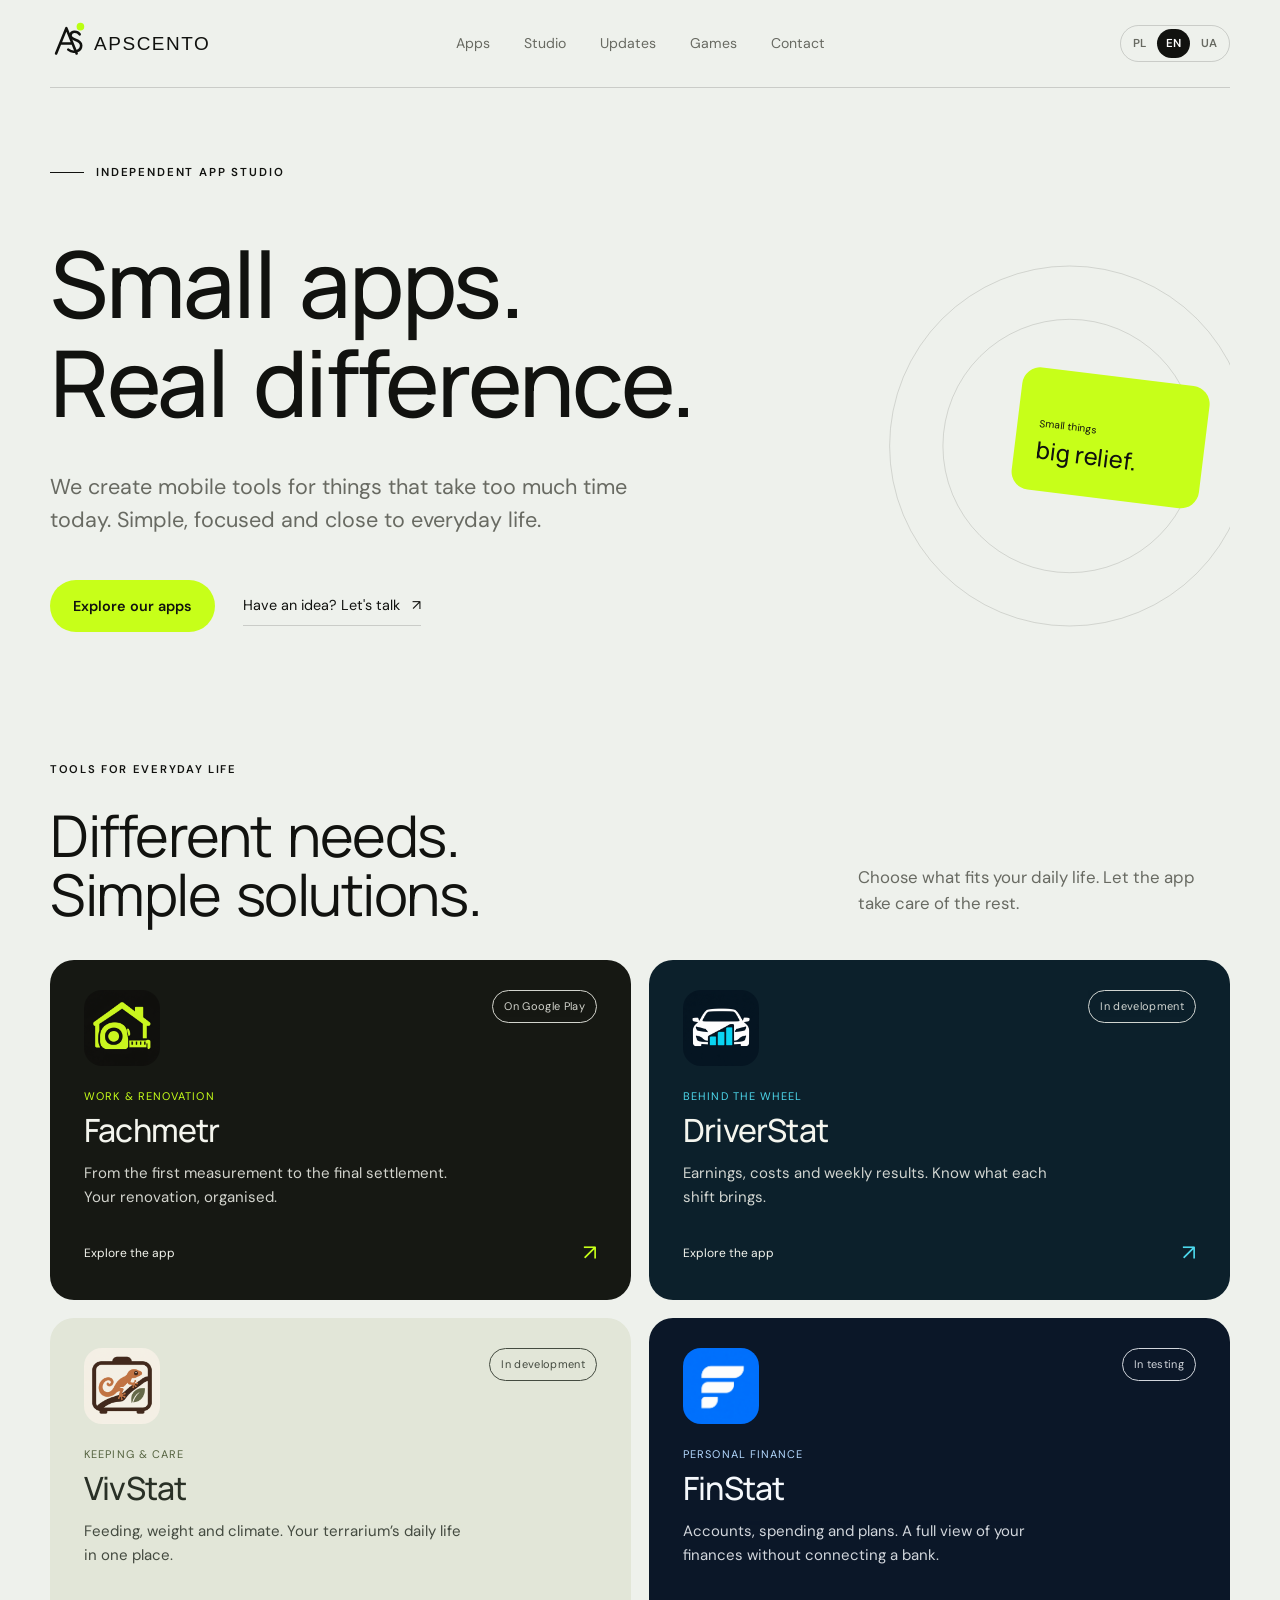
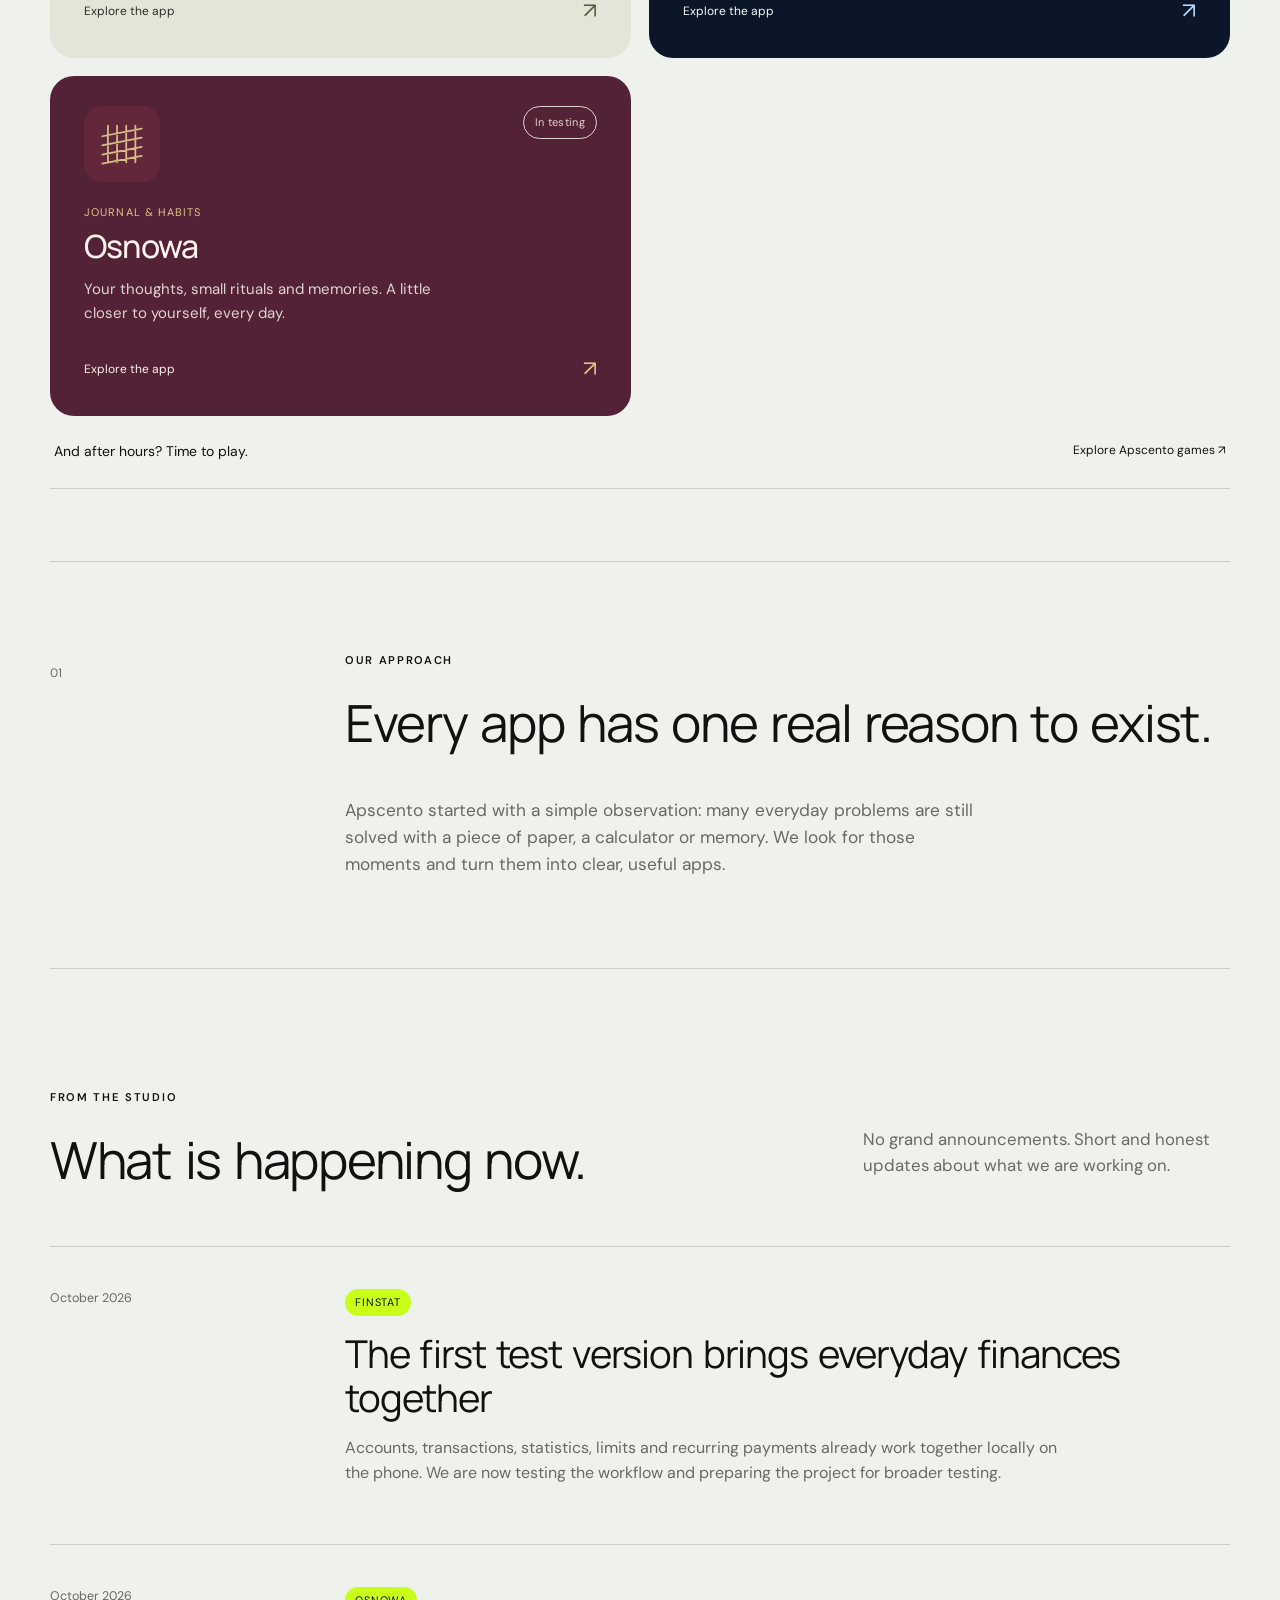
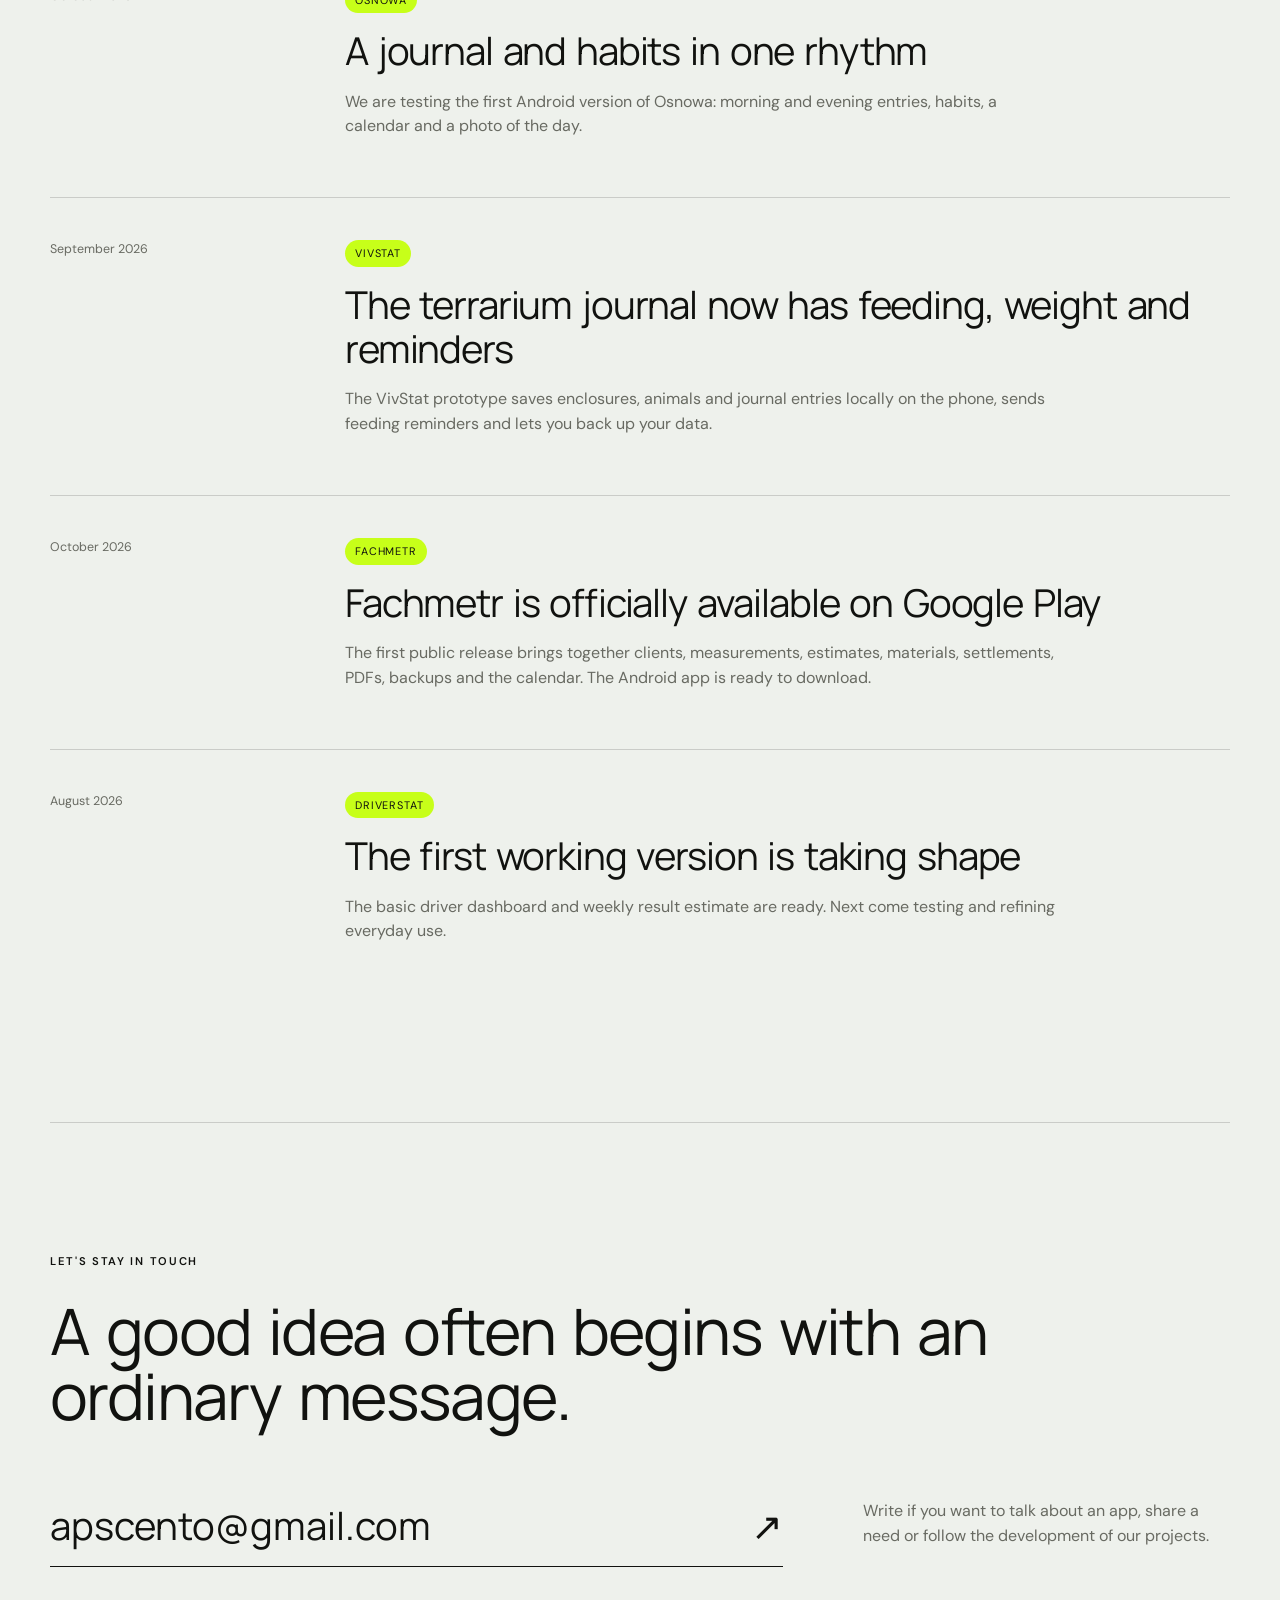
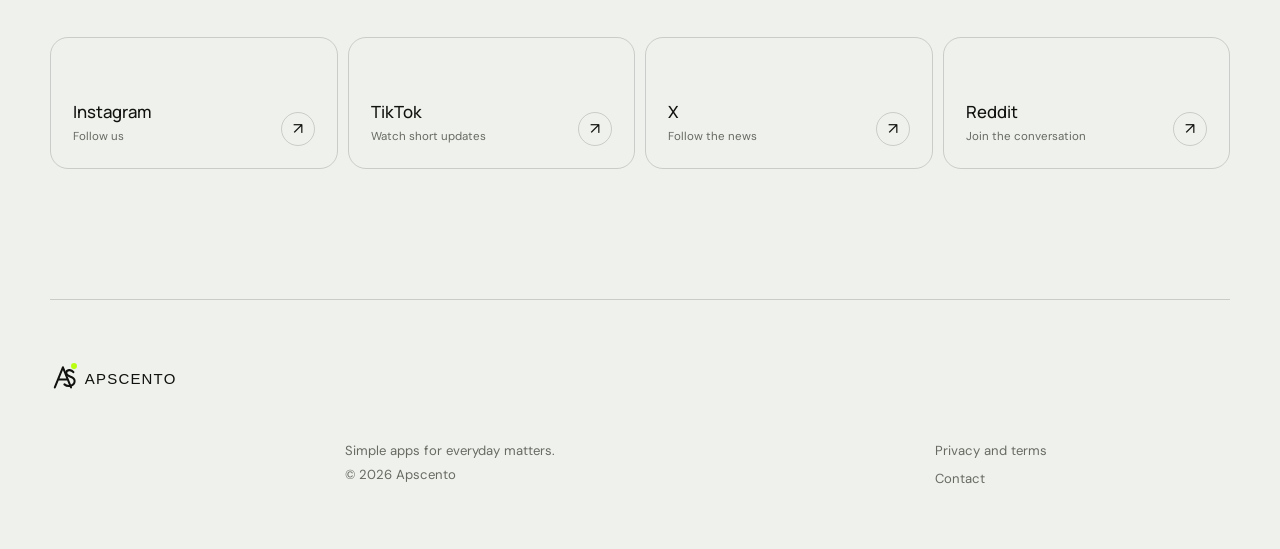
==== commit 07c80fd6: "Add FinStat project page and site materials" ====
--- a/index.html
+++ b/index.html
@@ -5,9 +5,9 @@
   <meta name="viewport" content="width=device-width, initial-scale=1">
   <meta name="description" content="Apscento tworzy proste aplikacje mobilne, które rozwiązują codzienne problemy.">
   <title>Apscento — aplikacje do codziennych spraw</title>
-  <link rel="stylesheet" href="styles.css?v=20261022">
-  <script src="script.js?v=20261022" defer></script>
-<link rel="stylesheet" href="portfolio.css?v=20261022">
+  <link rel="stylesheet" href="styles.css?v=20261028">
+  <script src="script.js?v=20261028" defer></script>
+<link rel="stylesheet" href="portfolio.css?v=20261028">
 </head>
 <body data-page="home" class="layout-grid">
   <a class="skip-link" href="#main" data-i18n="skip">Przejdź do treści</a>
@@ -42,6 +42,10 @@
  <div class="tile-top"><img class="product-icon" src="assets/apps/vivstat.png" width="88" height="88" alt=""><span class="tile-status"><span data-i18n="vivstatStatus">W rozwoju</span></span></div>
  <div class="tile-copy"><p class="tile-kind"><span data-i18n="vivstatKind">Hodowla i opieka</span></p><h3 id="name-vivstat">VivStat</h3><p data-i18n="vivstatShort">Karmienie, waga i klimat. Codzienność Twojego terrarium w jednym miejscu.</p></div>
  <div class="tile-bottom"><span data-i18n="explore">Poznaj aplikację</span><span aria-hidden="true">↗</span></div>
+ </a><a class="app-tile tile-finstat" href="finstat/index.html" aria-labelledby="name-finstat">
+ <div class="tile-top"><img class="product-icon" src="assets/apps/finstat.png" width="88" height="88" alt=""><span class="tile-status"><span data-i18n="finstatStatus">W testach</span></span></div>
+ <div class="tile-copy"><p class="tile-kind"><span data-i18n="finstatKind">Finanse osobiste</span></p><h3 id="name-finstat">FinStat</h3><p data-i18n="finstatShort">Konta, wydatki i plany. Pełny obraz finansów bez łączenia z bankiem.</p></div>
+ <div class="tile-bottom"><span data-i18n="explore">Poznaj aplikację</span><span aria-hidden="true">↗</span></div>
  </a><a class="app-tile tile-osnowa" href="osnowa/index.html" aria-labelledby="name-osnowa">
  <div class="tile-top"><img class="product-icon" src="assets/apps/osnowa.svg" width="88" height="88" alt=""><span class="tile-status"><span data-i18n="osnowaStatus">W testach</span></span></div>
  <div class="tile-copy"><p class="tile-kind"><span data-i18n="osnowaKind">Dziennik i nawyki</span></p><h3 id="name-osnowa">Osnowa</h3><p data-i18n="osnowaShort">Twoje myśli, małe rytuały i wspomnienia. Z dnia na dzień bliżej siebie.</p></div>
@@ -55,7 +59,7 @@
     </section>
     <section class="updates section-shell" id="updates">
       <div class="section-heading compact"><div><p class="overline" data-i18n="fromStudio">Ze studia</p><h2 data-i18n="whatHappens">Co dzieje się teraz.</h2></div><p data-i18n="honestUpdates">Bez wielkich zapowiedzi. Krótkie i uczciwe informacje o tym, nad czym pracujemy.</p></div>
-      <div class="update-list"><article><time datetime="2026-10" data-i18n="october2026">Październik 2026</time><div><span class="pill">Osnowa</span><h3><span data-i18n="osUpdateTitle">Dziennik i nawyki połączone w jeden rytm</span></h3><p data-i18n="osUpdateBody">Testujemy pierwszą wersję Osnowy na Androida: poranne i wieczorne wpisy, nawyki, kalendarz oraz zdjęcie dnia.</p></div></article>
+      <div class="update-list"><article><time datetime="2026-10" data-i18n="october2026">Październik 2026</time><div><span class="pill">FinStat</span><h3 data-i18n="updateFinTitle">Pierwsza wersja testowa porządkuje codzienne finanse</h3><p data-i18n="updateFinCopy">Konta, operacje, statystyki, limity i płatności cykliczne działają już razem lokalnie na telefonie. Teraz sprawdzamy przepływ i przygotowujemy projekt do dalszych testów.</p></div></article><article><time datetime="2026-10" data-i18n="october2026">Październik 2026</time><div><span class="pill">Osnowa</span><h3><span data-i18n="osUpdateTitle">Dziennik i nawyki połączone w jeden rytm</span></h3><p data-i18n="osUpdateBody">Testujemy pierwszą wersję Osnowy na Androida: poranne i wieczorne wpisy, nawyki, kalendarz oraz zdjęcie dnia.</p></div></article>
         <article><time datetime="2026-09" data-i18n="september2026">Wrzesień 2026</time><div><span class="pill">VivStat</span><h3 data-i18n="updateVivTitle">Dziennik terrarium ma już karmienia, wagę i przypomnienia</h3><p data-i18n="updateVivCopy">Prototyp VivStat zapisuje zbiorniki, mieszkańców i wpisy dziennika lokalnie na telefonie, wysyła przypomnienia o karmieniu i pozwala zrobić kopię zapasową danych.</p></div></article>
         <article><time datetime="2026-10" data-i18n="october2026">Październik 2026</time><div><span class="pill">Fachmetr</span><h3 data-i18n="updateFachTitle">Fachmetr oficjalnie dostępny w Google Play</h3><p data-i18n="updateFachCopy">Pierwsza publiczna wersja łączy klientów, pomiary, wyceny, materiały, rozliczenia, PDF-y, kopie zapasowe i kalendarz. Aplikację można już pobrać na Androida.</p></div></article>
         <article><time datetime="2026-08" data-i18n="august2026">Sierpień 2026</time><div><span class="pill">DriverStat</span><h3 data-i18n="updateDriverTitle">Pierwsza wersja robocza nabiera kształtu</h3><p data-i18n="updateDriverCopy">Powstał podstawowy panel statystyk kierowcy i mechanizm szacowania wyniku tygodnia. Kolejny krok to testy i dopracowanie codziennej obsługi.</p></div></article>
--- a/portfolio.css
+++ b/portfolio.css
@@ -13,6 +13,7 @@
 .app-tile:focus-visible{outline:3px solid #20777f;outline-offset:4px}
 .tile-driverstat{--tile-accent:#4dd8ec;background:#0c202b}
 .tile-vivstat{--tile-accent:#d4d8ad;background:#e2e6d8;color:#293026}
+.tile-finstat{--tile-accent:#b4d9ff;background:#0b1728;color:#f5f8fc}
 .tile-osnowa{--tile-accent:#e2c58b;background:#542237;color:#fbf2eb}
 .tile-top{display:flex;align-items:flex-start;justify-content:space-between;gap:18px}
 .product-icon{width:76px;height:76px;object-fit:contain;border-radius:18px;flex-shrink:0}
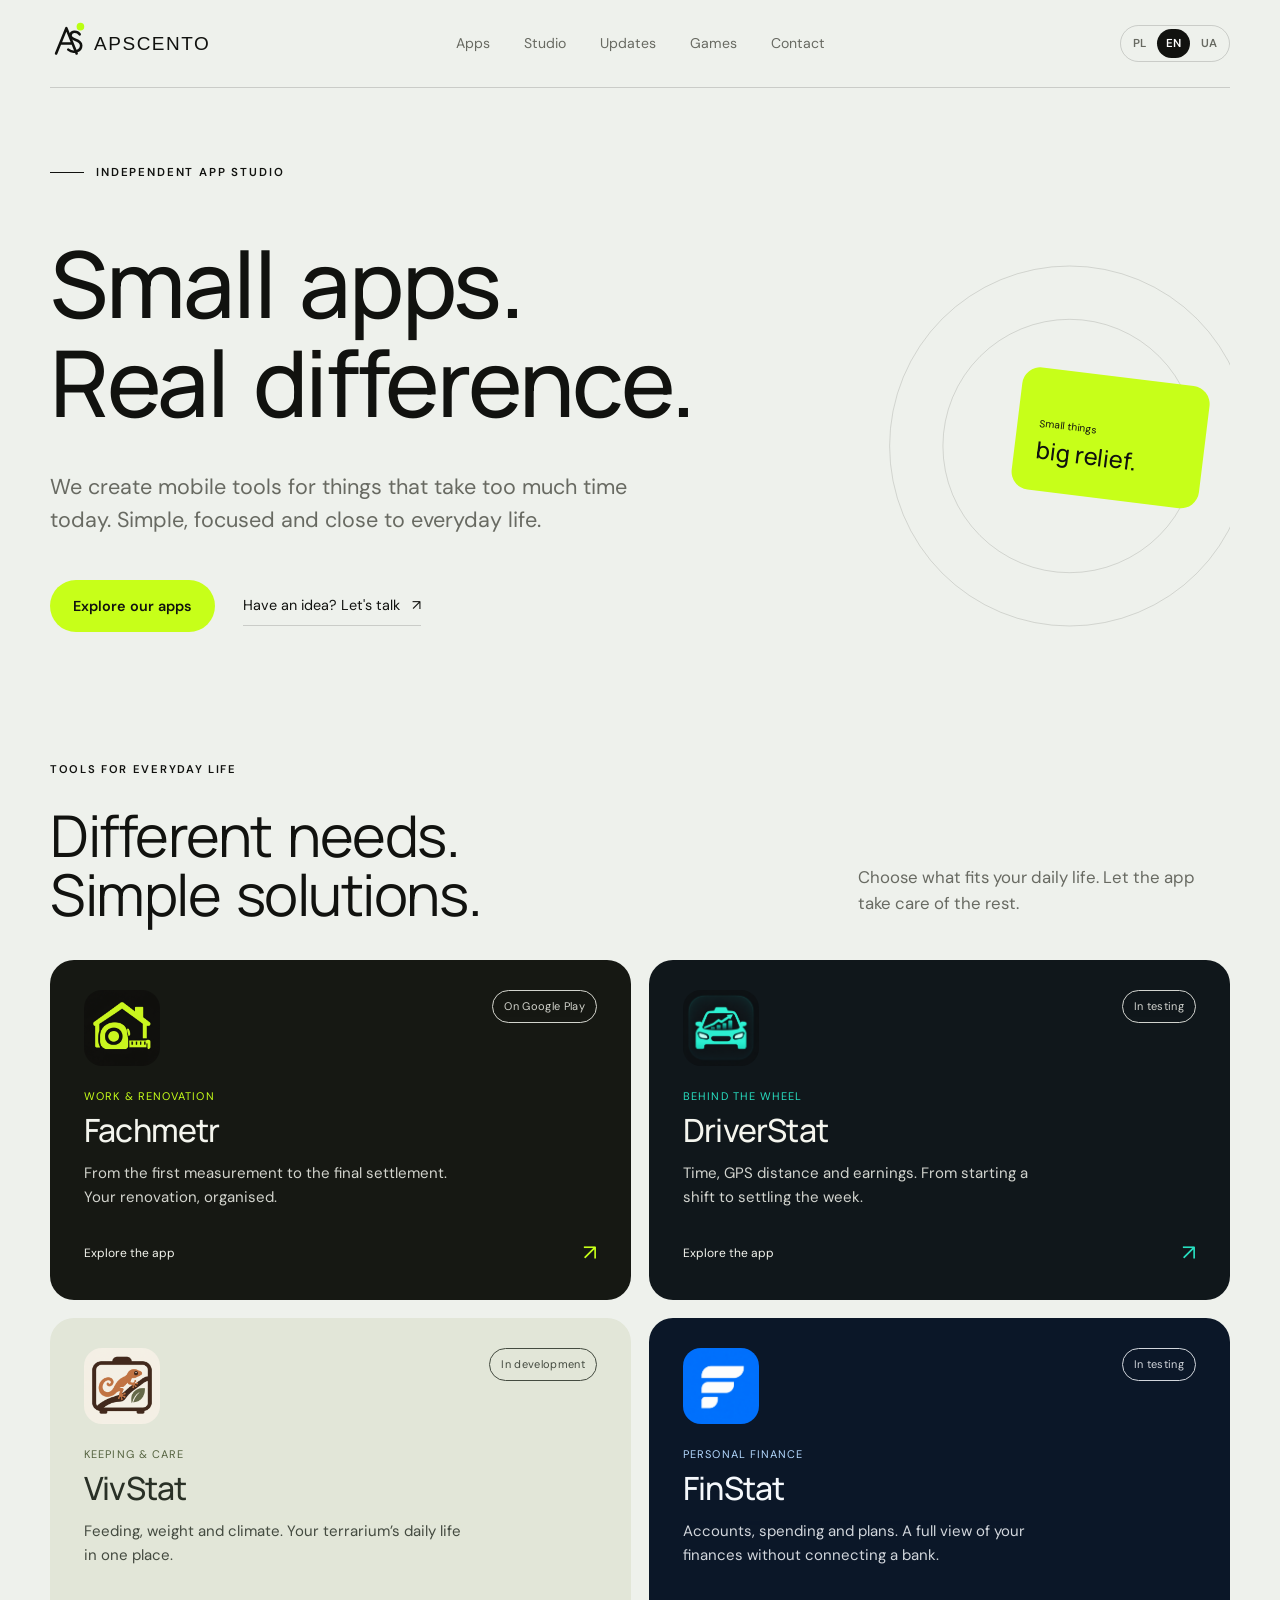
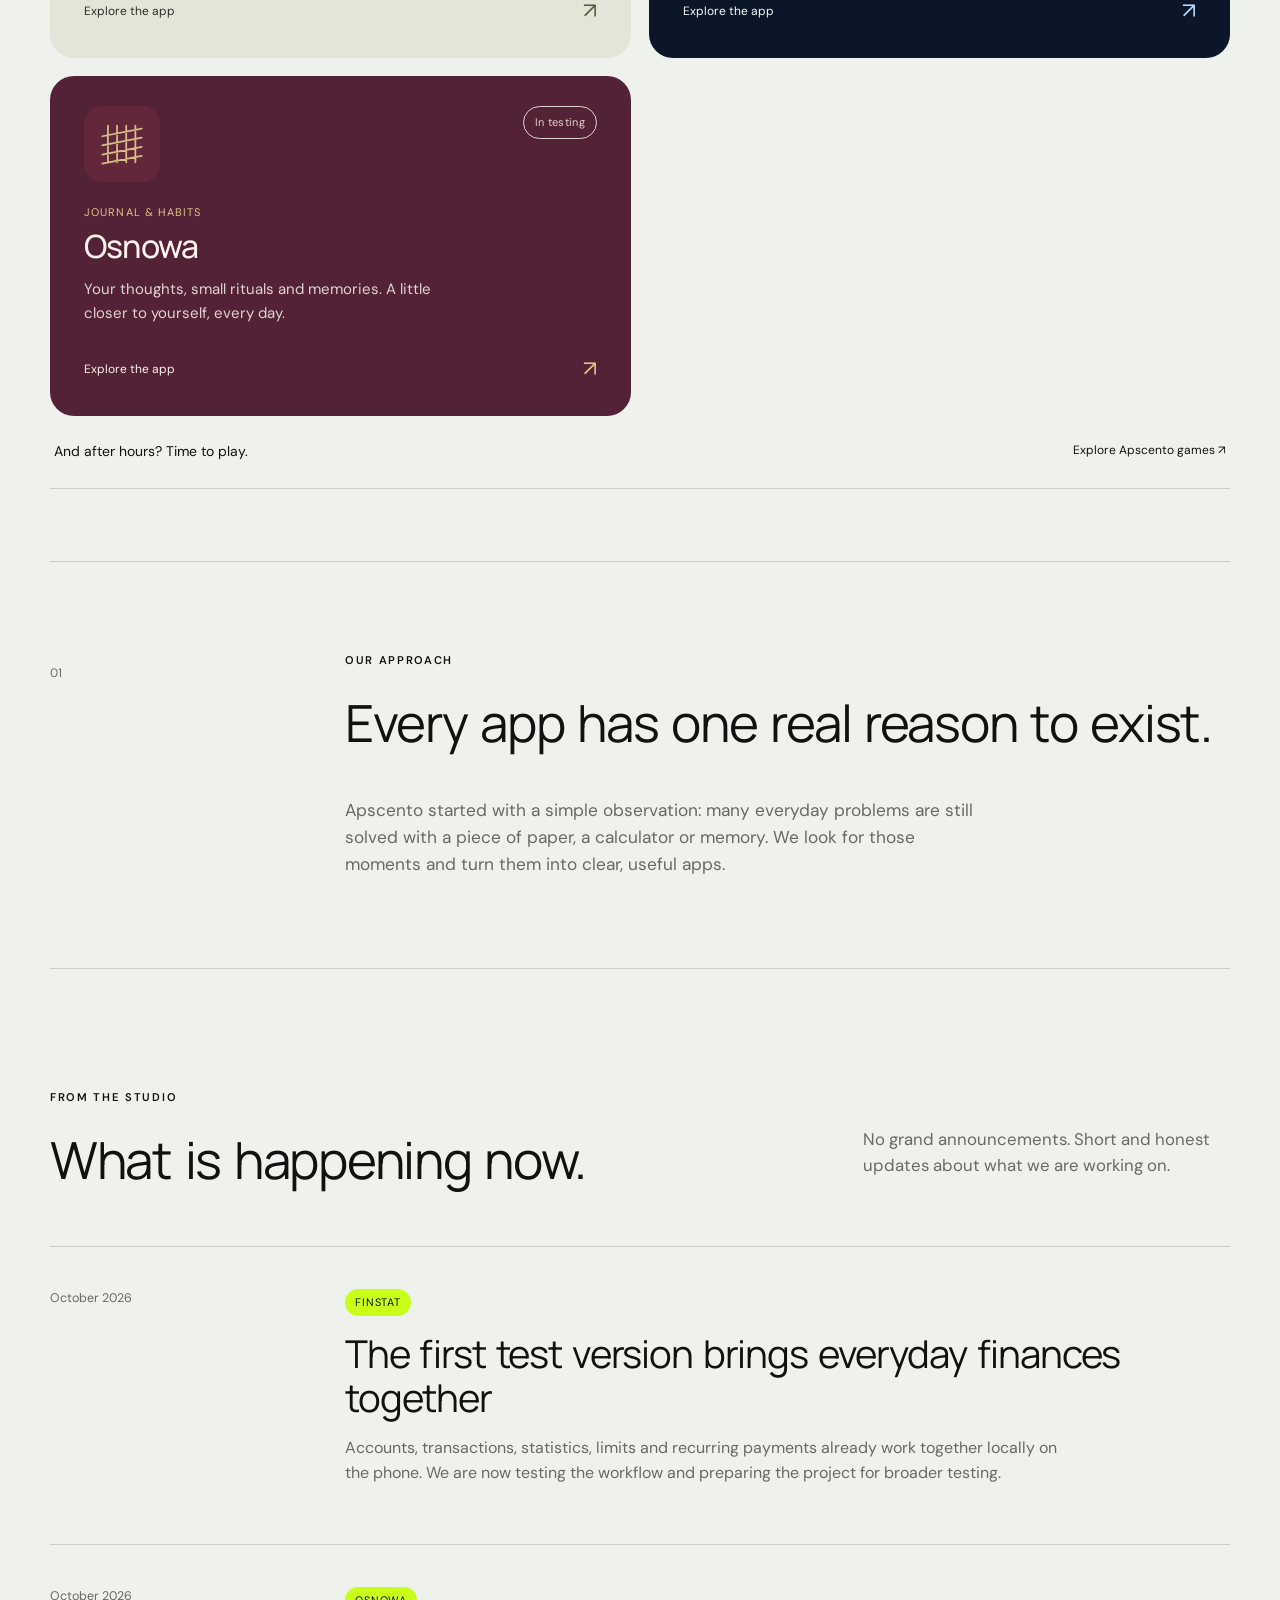
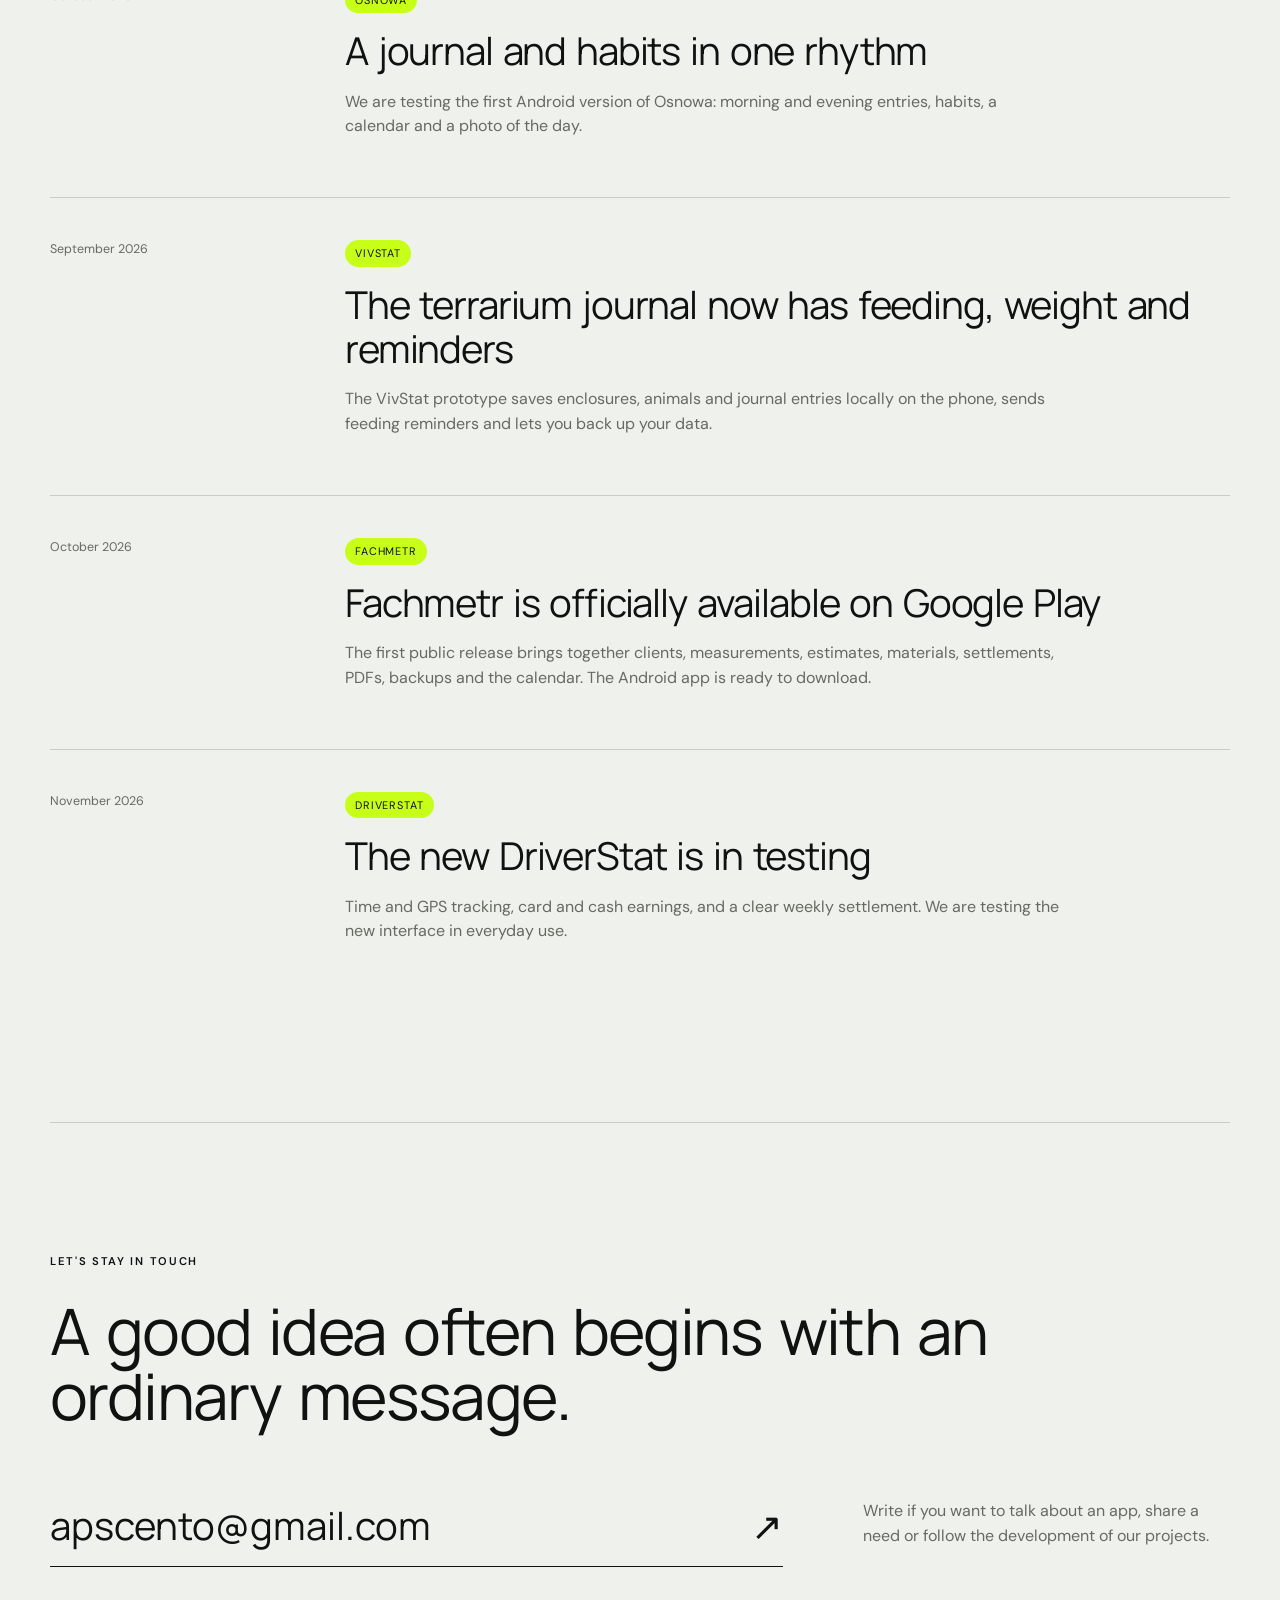
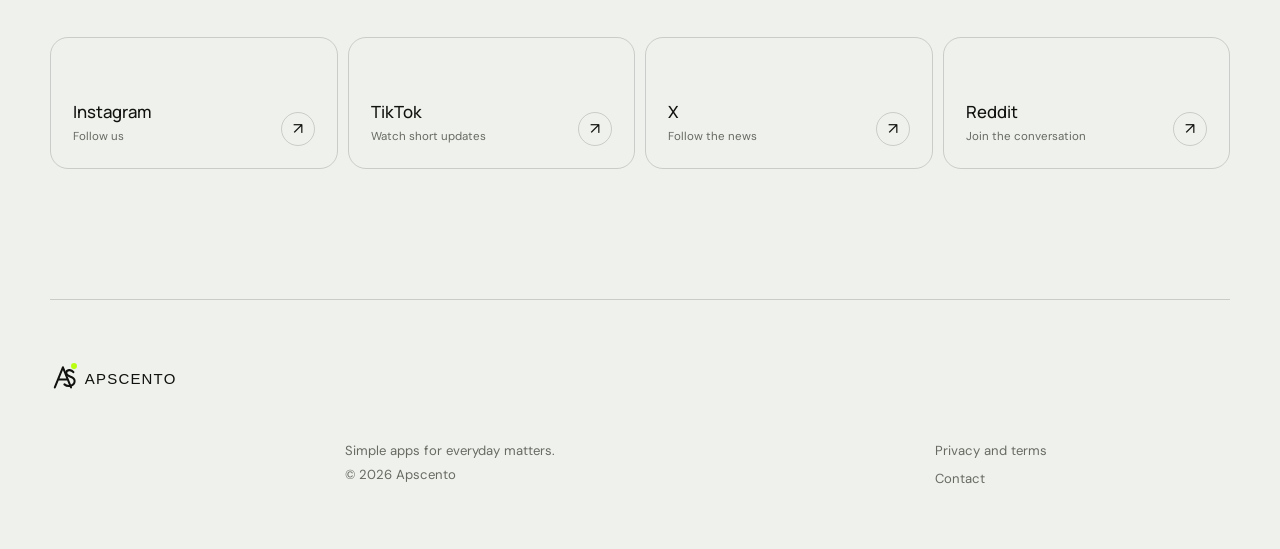
==== commit b8c501db: "Refresh DriverStat product page for current GPS-enabled app" ====
--- a/index.html
+++ b/index.html
@@ -5,9 +5,9 @@
   <meta name="viewport" content="width=device-width, initial-scale=1">
   <meta name="description" content="Apscento tworzy proste aplikacje mobilne, które rozwiązują codzienne problemy.">
   <title>Apscento — aplikacje do codziennych spraw</title>
-  <link rel="stylesheet" href="styles.css?v=20261028">
-  <script src="script.js?v=20261028" defer></script>
-<link rel="stylesheet" href="portfolio.css?v=20261028">
+  <link rel="stylesheet" href="styles.css?v=20261101">
+  <script src="script.js?v=20261101" defer></script>
+<link rel="stylesheet" href="portfolio.css?v=20261101">
 </head>
 <body data-page="home" class="layout-grid">
   <a class="skip-link" href="#main" data-i18n="skip">Przejdź do treści</a>
@@ -35,8 +35,8 @@
  <div class="tile-copy"><p class="tile-kind"><span data-i18n="fachmetrKind">Praca i remonty</span></p><h3 id="name-fachmetr">Fachmetr</h3><p data-i18n="fachmetrShort">Od pierwszego pomiaru do ostatniego rozliczenia. Cały remont pod kontrolą.</p></div>
  <div class="tile-bottom"><span data-i18n="explore">Poznaj aplikację</span><span aria-hidden="true">↗</span></div>
  </a><a class="app-tile tile-driverstat" href="driverstat/index.html" aria-labelledby="name-driverstat">
- <div class="tile-top"><img class="product-icon" src="assets/apps/driverstat.png" width="88" height="88" alt=""><span class="tile-status"><span data-i18n="driverstatStatus">W rozwoju</span></span></div>
- <div class="tile-copy"><p class="tile-kind"><span data-i18n="driverstatKind">Za kierownicą</span></p><h3 id="name-driverstat">DriverStat</h3><p data-i18n="driverstatShort">Zarobki, koszty i wynik tygodnia. Wiesz, po co jedziesz.</p></div>
+ <div class="tile-top"><img class="product-icon" src="assets/apps/driverstat-2026.png" width="88" height="88" alt=""><span class="tile-status"><span data-i18n="dsNewStatus">W testach</span></span></div>
+ <div class="tile-copy"><p class="tile-kind"><span data-i18n="driverstatKind">Za kierownicą</span></p><h3 id="name-driverstat">DriverStat</h3><p data-i18n="dsNewShort">Czas, dystans GPS i zarobki. Od rozpoczęcia zmiany do rozliczenia tygodnia.</p></div>
  <div class="tile-bottom"><span data-i18n="explore">Poznaj aplikację</span><span aria-hidden="true">↗</span></div>
  </a><a class="app-tile tile-vivstat" href="vivstat/index.html" aria-labelledby="name-vivstat">
  <div class="tile-top"><img class="product-icon" src="assets/apps/vivstat.png" width="88" height="88" alt=""><span class="tile-status"><span data-i18n="vivstatStatus">W rozwoju</span></span></div>
@@ -62,7 +62,7 @@
       <div class="update-list"><article><time datetime="2026-10" data-i18n="october2026">Październik 2026</time><div><span class="pill">FinStat</span><h3 data-i18n="updateFinTitle">Pierwsza wersja testowa porządkuje codzienne finanse</h3><p data-i18n="updateFinCopy">Konta, operacje, statystyki, limity i płatności cykliczne działają już razem lokalnie na telefonie. Teraz sprawdzamy przepływ i przygotowujemy projekt do dalszych testów.</p></div></article><article><time datetime="2026-10" data-i18n="october2026">Październik 2026</time><div><span class="pill">Osnowa</span><h3><span data-i18n="osUpdateTitle">Dziennik i nawyki połączone w jeden rytm</span></h3><p data-i18n="osUpdateBody">Testujemy pierwszą wersję Osnowy na Androida: poranne i wieczorne wpisy, nawyki, kalendarz oraz zdjęcie dnia.</p></div></article>
         <article><time datetime="2026-09" data-i18n="september2026">Wrzesień 2026</time><div><span class="pill">VivStat</span><h3 data-i18n="updateVivTitle">Dziennik terrarium ma już karmienia, wagę i przypomnienia</h3><p data-i18n="updateVivCopy">Prototyp VivStat zapisuje zbiorniki, mieszkańców i wpisy dziennika lokalnie na telefonie, wysyła przypomnienia o karmieniu i pozwala zrobić kopię zapasową danych.</p></div></article>
         <article><time datetime="2026-10" data-i18n="october2026">Październik 2026</time><div><span class="pill">Fachmetr</span><h3 data-i18n="updateFachTitle">Fachmetr oficjalnie dostępny w Google Play</h3><p data-i18n="updateFachCopy">Pierwsza publiczna wersja łączy klientów, pomiary, wyceny, materiały, rozliczenia, PDF-y, kopie zapasowe i kalendarz. Aplikację można już pobrać na Androida.</p></div></article>
-        <article><time datetime="2026-08" data-i18n="august2026">Sierpień 2026</time><div><span class="pill">DriverStat</span><h3 data-i18n="updateDriverTitle">Pierwsza wersja robocza nabiera kształtu</h3><p data-i18n="updateDriverCopy">Powstał podstawowy panel statystyk kierowcy i mechanizm szacowania wyniku tygodnia. Kolejny krok to testy i dopracowanie codziennej obsługi.</p></div></article>
+        <article><time datetime="2026-11" data-i18n="dsNewDate">Listopad 2026</time><div><span class="pill">DriverStat</span><h3 data-i18n="dsNewUpdateTitle">Nowy DriverStat już w testach</h3><p data-i18n="dsNewUpdateCopy">Pomiar czasu i dystansu GPS, zarobki z podziałem na kartę i gotówkę oraz czytelne rozliczenie tygodnia. Nowy interfejs sprawdzamy w codziennym użyciu.</p></div></article>
       </div>
     </section>
     <section class="contact section-shell" id="contact">
--- a/portfolio.css
+++ b/portfolio.css
@@ -11,7 +11,7 @@
 .app-tile{--tile-accent:#c7ff19;display:flex;flex-direction:column;min-width:0;min-height:340px;padding:30px 34px;border-radius:24px;background:#161813;color:#f4f5ee;text-decoration:none;transition:transform .2s,box-shadow .2s;overflow:hidden}
 .app-tile:hover{transform:translateY(-4px);box-shadow:0 14px 30px #11120f15}
 .app-tile:focus-visible{outline:3px solid #20777f;outline-offset:4px}
-.tile-driverstat{--tile-accent:#4dd8ec;background:#0c202b}
+.tile-driverstat{--tile-accent:#28dfc1;background:#10171b}
 .tile-vivstat{--tile-accent:#d4d8ad;background:#e2e6d8;color:#293026}
 .tile-finstat{--tile-accent:#b4d9ff;background:#0b1728;color:#f5f8fc}
 .tile-osnowa{--tile-accent:#e2c58b;background:#542237;color:#fbf2eb}
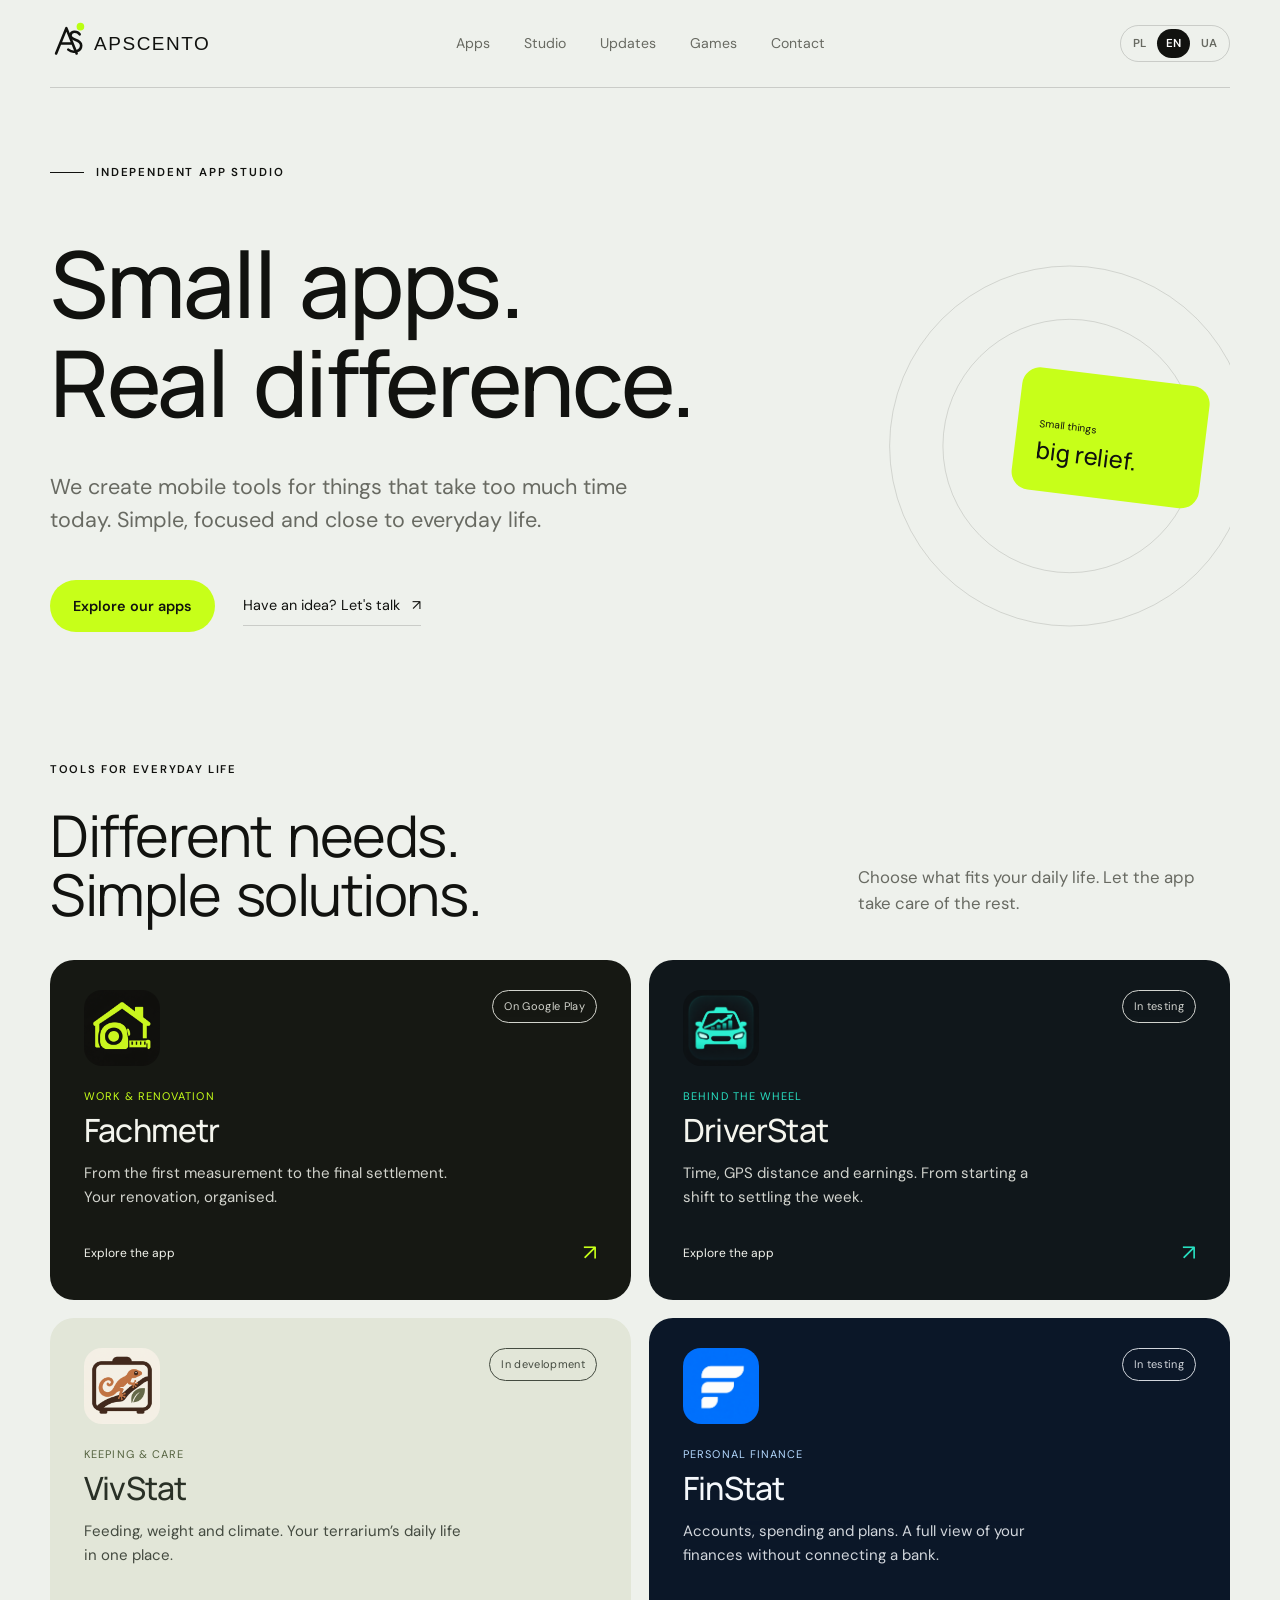
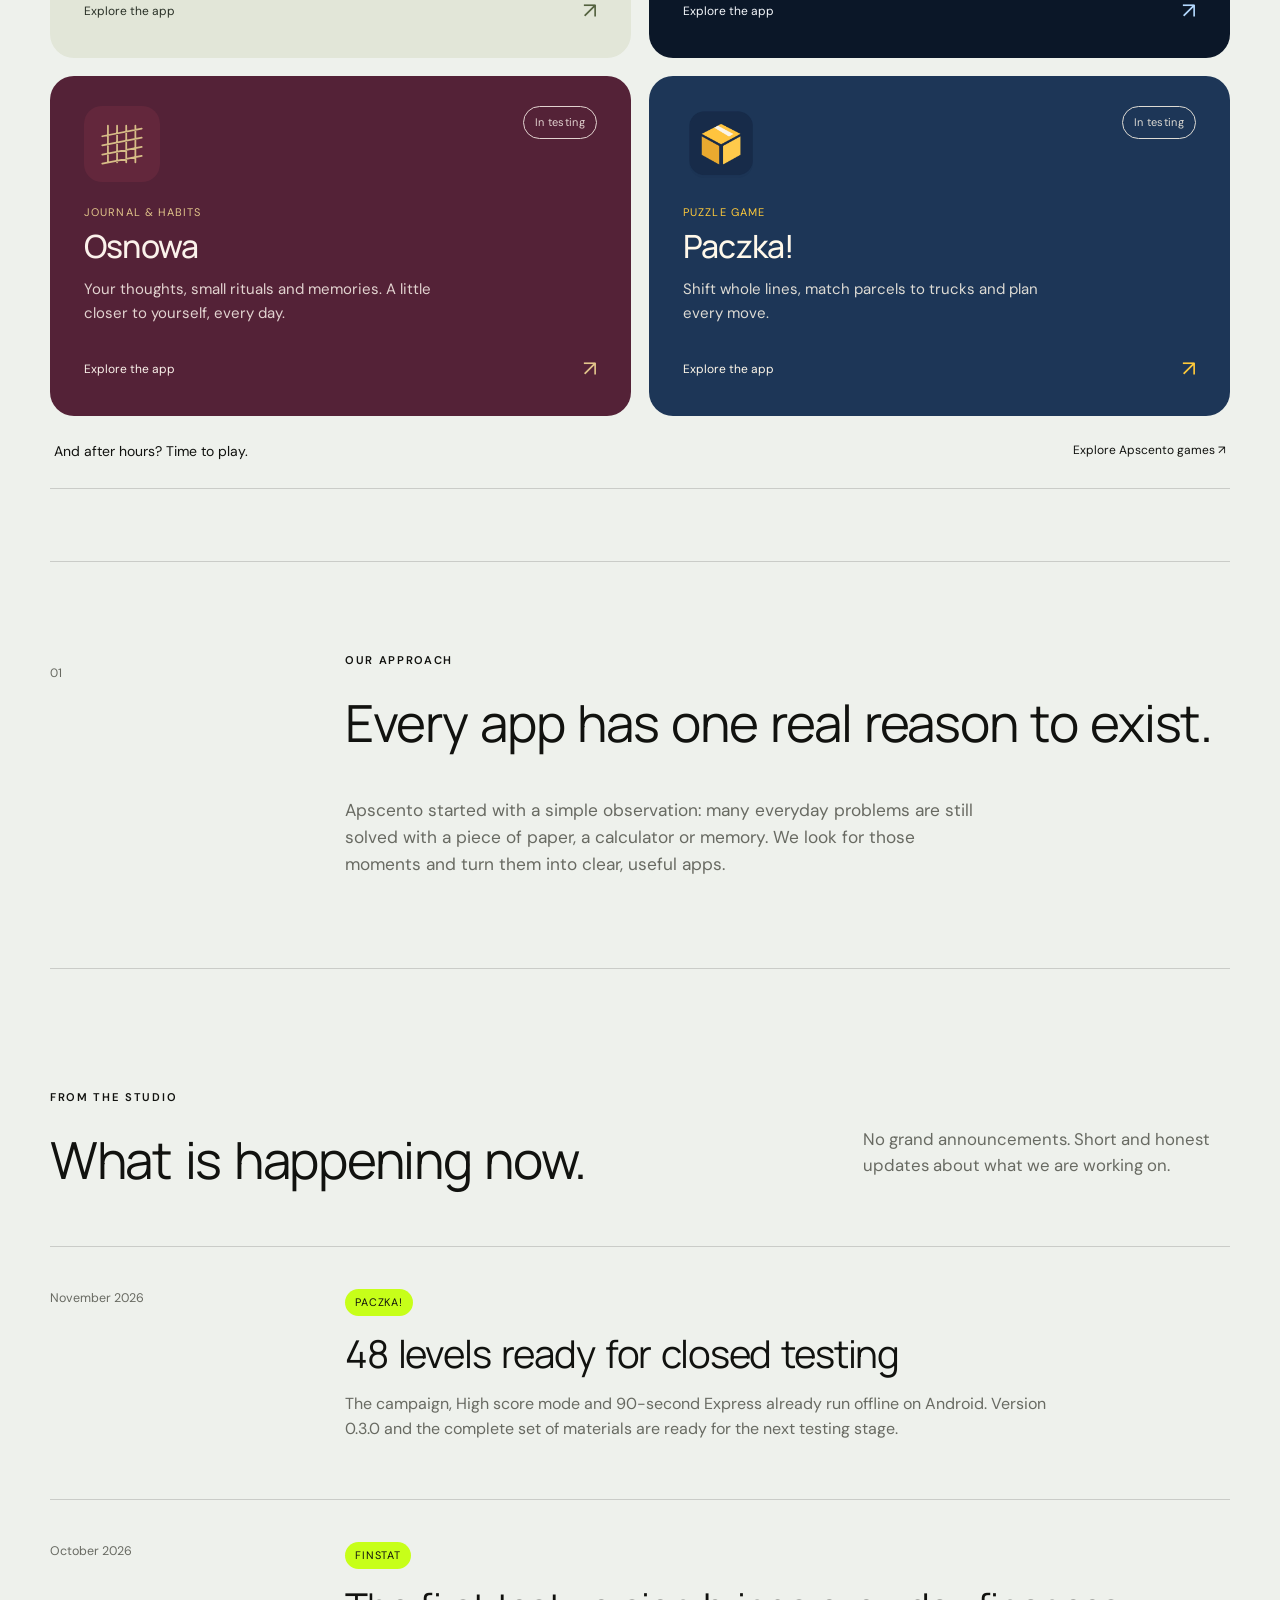
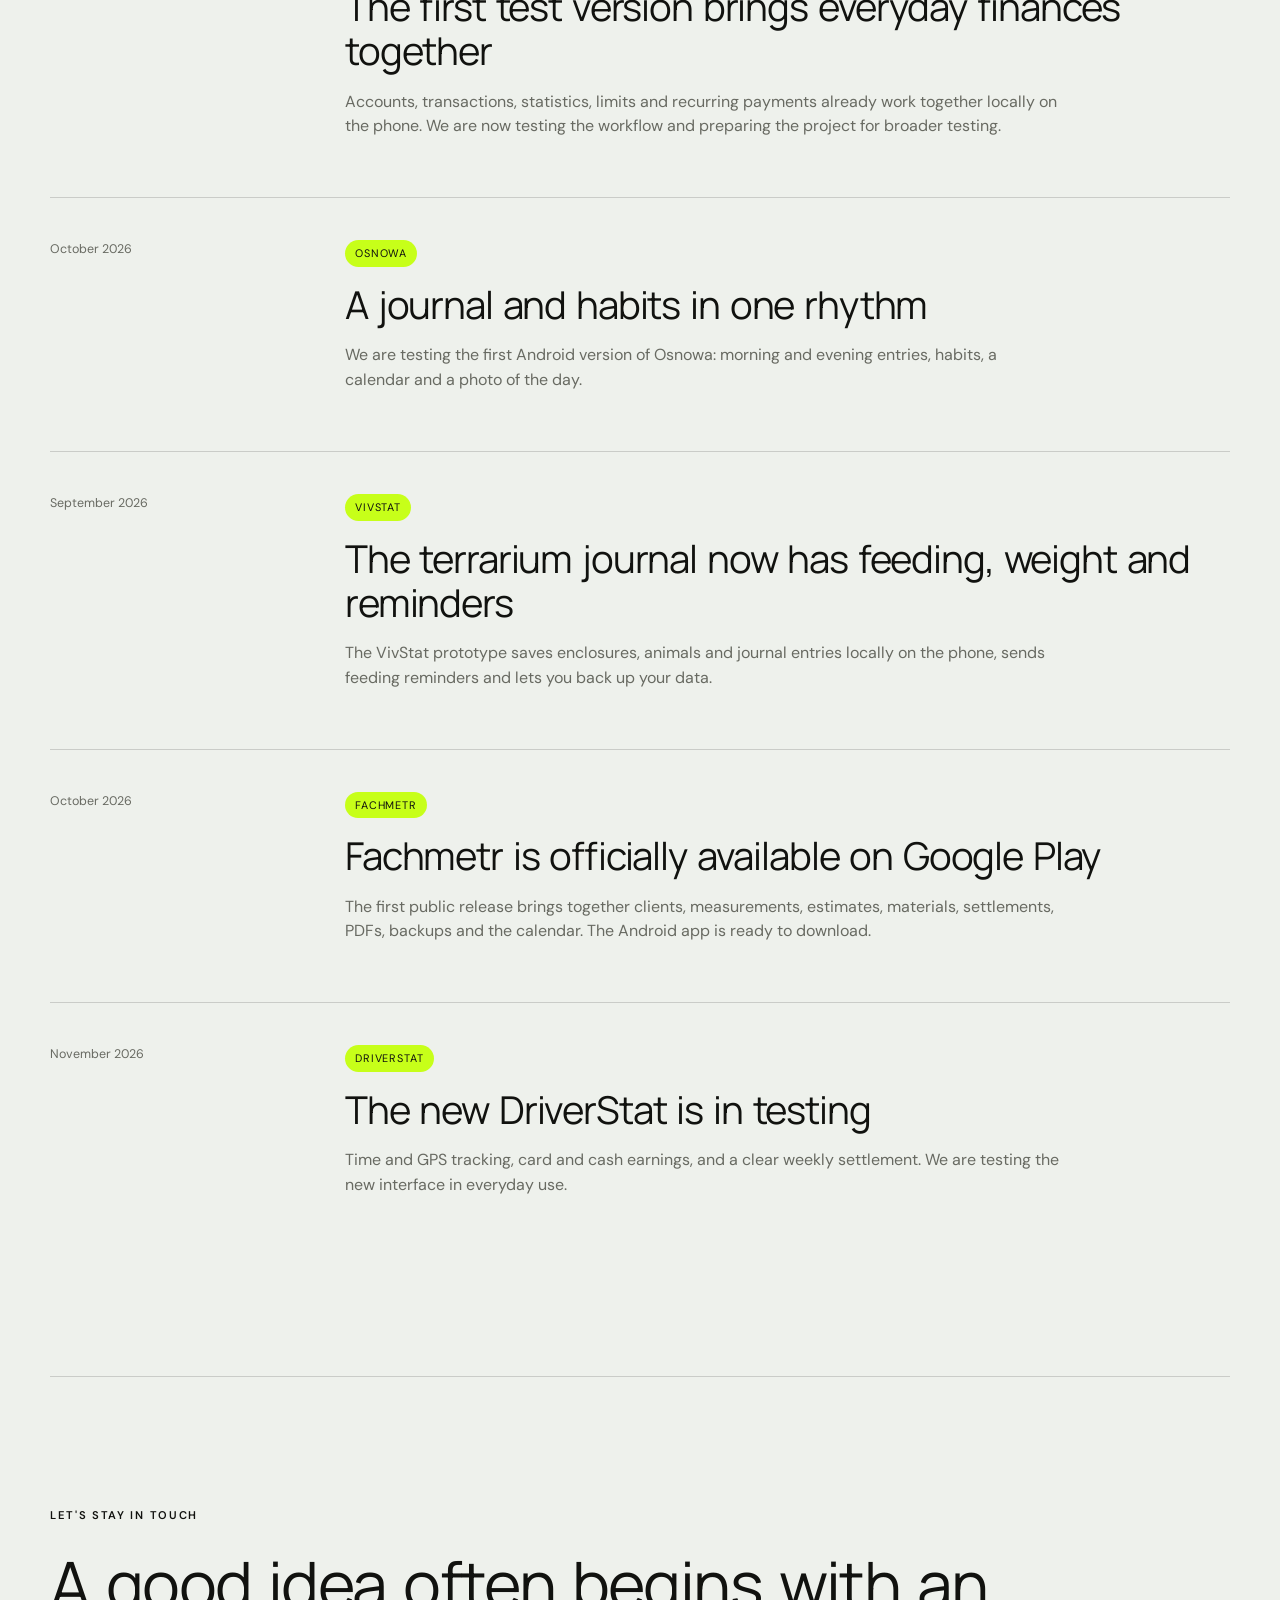
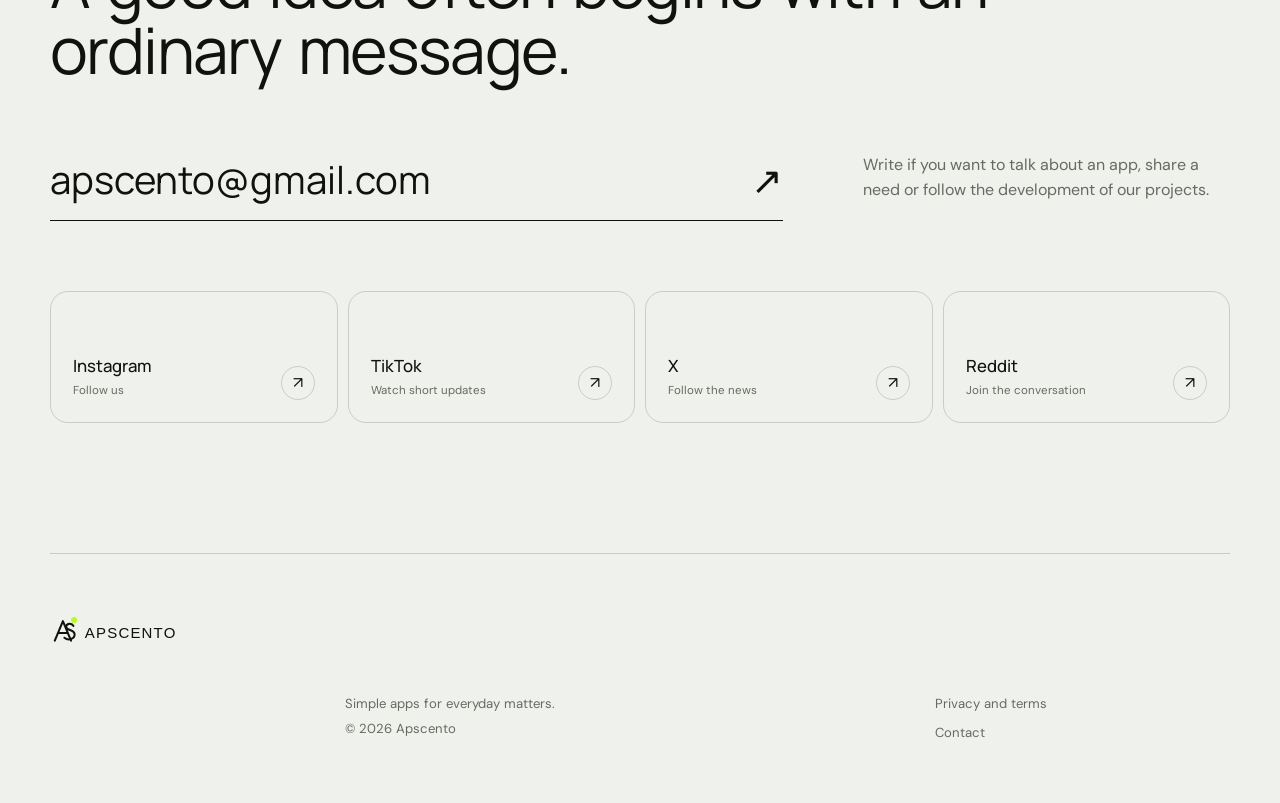
==== commit fcf23939: "Add Paczka project page" ====
--- a/index.html
+++ b/index.html
@@ -50,7 +50,11 @@
  <div class="tile-top"><img class="product-icon" src="assets/apps/osnowa.svg" width="88" height="88" alt=""><span class="tile-status"><span data-i18n="osnowaStatus">W testach</span></span></div>
  <div class="tile-copy"><p class="tile-kind"><span data-i18n="osnowaKind">Dziennik i nawyki</span></p><h3 id="name-osnowa">Osnowa</h3><p data-i18n="osnowaShort">Twoje myśli, małe rytuały i wspomnienia. Z dnia na dzień bliżej siebie.</p></div>
  <div class="tile-bottom"><span data-i18n="explore">Poznaj aplikację</span><span aria-hidden="true">↗</span></div>
- </a></div>
+</a><a class="app-tile tile-paczka" href="paczka/index.html" aria-labelledby="name-paczka">
+<div class="tile-top"><img class="product-icon" src="assets/apps/paczka.png" width="88" height="88" alt=""><span class="tile-status"><span data-i18n="paczkaStatus">W testach</span></span></div>
+<div class="tile-copy"><p class="tile-kind"><span data-i18n="paczkaKind">Gra logiczna</span></p><h3 id="name-paczka">Paczka!</h3><p data-i18n="paczkaShort">Przesuwaj całe linie, dopasuj paczki do ciężarówek i zaplanuj każdy ruch.</p></div>
+<div class="tile-bottom"><span data-i18n="explore">Poznaj aplikację</span><span aria-hidden="true">↗</span></div>
+</a></div>
  <a class="games-strip" href="gry/index.html"><span><span data-i18n="gamesStrip">A po godzinach? Czas na grę.</span></span><span><span data-i18n="gamesLink">Odkryj gry Apscento</span> ↗</span></a>
  </section>
     <section class="statement section-shell" id="studio">
@@ -59,7 +63,7 @@
     </section>
     <section class="updates section-shell" id="updates">
       <div class="section-heading compact"><div><p class="overline" data-i18n="fromStudio">Ze studia</p><h2 data-i18n="whatHappens">Co dzieje się teraz.</h2></div><p data-i18n="honestUpdates">Bez wielkich zapowiedzi. Krótkie i uczciwe informacje o tym, nad czym pracujemy.</p></div>
-      <div class="update-list"><article><time datetime="2026-10" data-i18n="october2026">Październik 2026</time><div><span class="pill">FinStat</span><h3 data-i18n="updateFinTitle">Pierwsza wersja testowa porządkuje codzienne finanse</h3><p data-i18n="updateFinCopy">Konta, operacje, statystyki, limity i płatności cykliczne działają już razem lokalnie na telefonie. Teraz sprawdzamy przepływ i przygotowujemy projekt do dalszych testów.</p></div></article><article><time datetime="2026-10" data-i18n="october2026">Październik 2026</time><div><span class="pill">Osnowa</span><h3><span data-i18n="osUpdateTitle">Dziennik i nawyki połączone w jeden rytm</span></h3><p data-i18n="osUpdateBody">Testujemy pierwszą wersję Osnowy na Androida: poranne i wieczorne wpisy, nawyki, kalendarz oraz zdjęcie dnia.</p></div></article>
+      <div class="update-list"><article><time datetime="2026-11" data-i18n="paczkaDate">Listopad 2026</time><div><span class="pill">Paczka!</span><h3 data-i18n="paczkaUpdateTitle">48 poziomów gotowych do zamkniętych testów</h3><p data-i18n="paczkaUpdateCopy">Kampania, tryb Na rekord i 90-sekundowy Ekspres działają już offline na Androidzie. Przygotowaliśmy wersję 0.3.0 i komplet materiałów do kolejnego etapu testów.</p></div></article><article><time datetime="2026-10" data-i18n="october2026">Październik 2026</time><div><span class="pill">FinStat</span><h3 data-i18n="updateFinTitle">Pierwsza wersja testowa porządkuje codzienne finanse</h3><p data-i18n="updateFinCopy">Konta, operacje, statystyki, limity i płatności cykliczne działają już razem lokalnie na telefonie. Teraz sprawdzamy przepływ i przygotowujemy projekt do dalszych testów.</p></div></article><article><time datetime="2026-10" data-i18n="october2026">Październik 2026</time><div><span class="pill">Osnowa</span><h3><span data-i18n="osUpdateTitle">Dziennik i nawyki połączone w jeden rytm</span></h3><p data-i18n="osUpdateBody">Testujemy pierwszą wersję Osnowy na Androida: poranne i wieczorne wpisy, nawyki, kalendarz oraz zdjęcie dnia.</p></div></article>
         <article><time datetime="2026-09" data-i18n="september2026">Wrzesień 2026</time><div><span class="pill">VivStat</span><h3 data-i18n="updateVivTitle">Dziennik terrarium ma już karmienia, wagę i przypomnienia</h3><p data-i18n="updateVivCopy">Prototyp VivStat zapisuje zbiorniki, mieszkańców i wpisy dziennika lokalnie na telefonie, wysyła przypomnienia o karmieniu i pozwala zrobić kopię zapasową danych.</p></div></article>
         <article><time datetime="2026-10" data-i18n="october2026">Październik 2026</time><div><span class="pill">Fachmetr</span><h3 data-i18n="updateFachTitle">Fachmetr oficjalnie dostępny w Google Play</h3><p data-i18n="updateFachCopy">Pierwsza publiczna wersja łączy klientów, pomiary, wyceny, materiały, rozliczenia, PDF-y, kopie zapasowe i kalendarz. Aplikację można już pobrać na Androida.</p></div></article>
         <article><time datetime="2026-11" data-i18n="dsNewDate">Listopad 2026</time><div><span class="pill">DriverStat</span><h3 data-i18n="dsNewUpdateTitle">Nowy DriverStat już w testach</h3><p data-i18n="dsNewUpdateCopy">Pomiar czasu i dystansu GPS, zarobki z podziałem na kartę i gotówkę oraz czytelne rozliczenie tygodnia. Nowy interfejs sprawdzamy w codziennym użyciu.</p></div></article>
--- a/portfolio.css
+++ b/portfolio.css
@@ -15,6 +15,7 @@
 .tile-vivstat{--tile-accent:#d4d8ad;background:#e2e6d8;color:#293026}
 .tile-finstat{--tile-accent:#b4d9ff;background:#0b1728;color:#f5f8fc}
 .tile-osnowa{--tile-accent:#e2c58b;background:#542237;color:#fbf2eb}
+.tile-paczka{--tile-accent:#ffca3a;background:#1d3657;color:#fff8ea}
 .tile-top{display:flex;align-items:flex-start;justify-content:space-between;gap:18px}
 .product-icon{width:76px;height:76px;object-fit:contain;border-radius:18px;flex-shrink:0}
 .tile-status{font-size:11px;letter-spacing:.03em;border:1px solid currentColor;border-radius:30px;padding:7px 11px;opacity:.85}
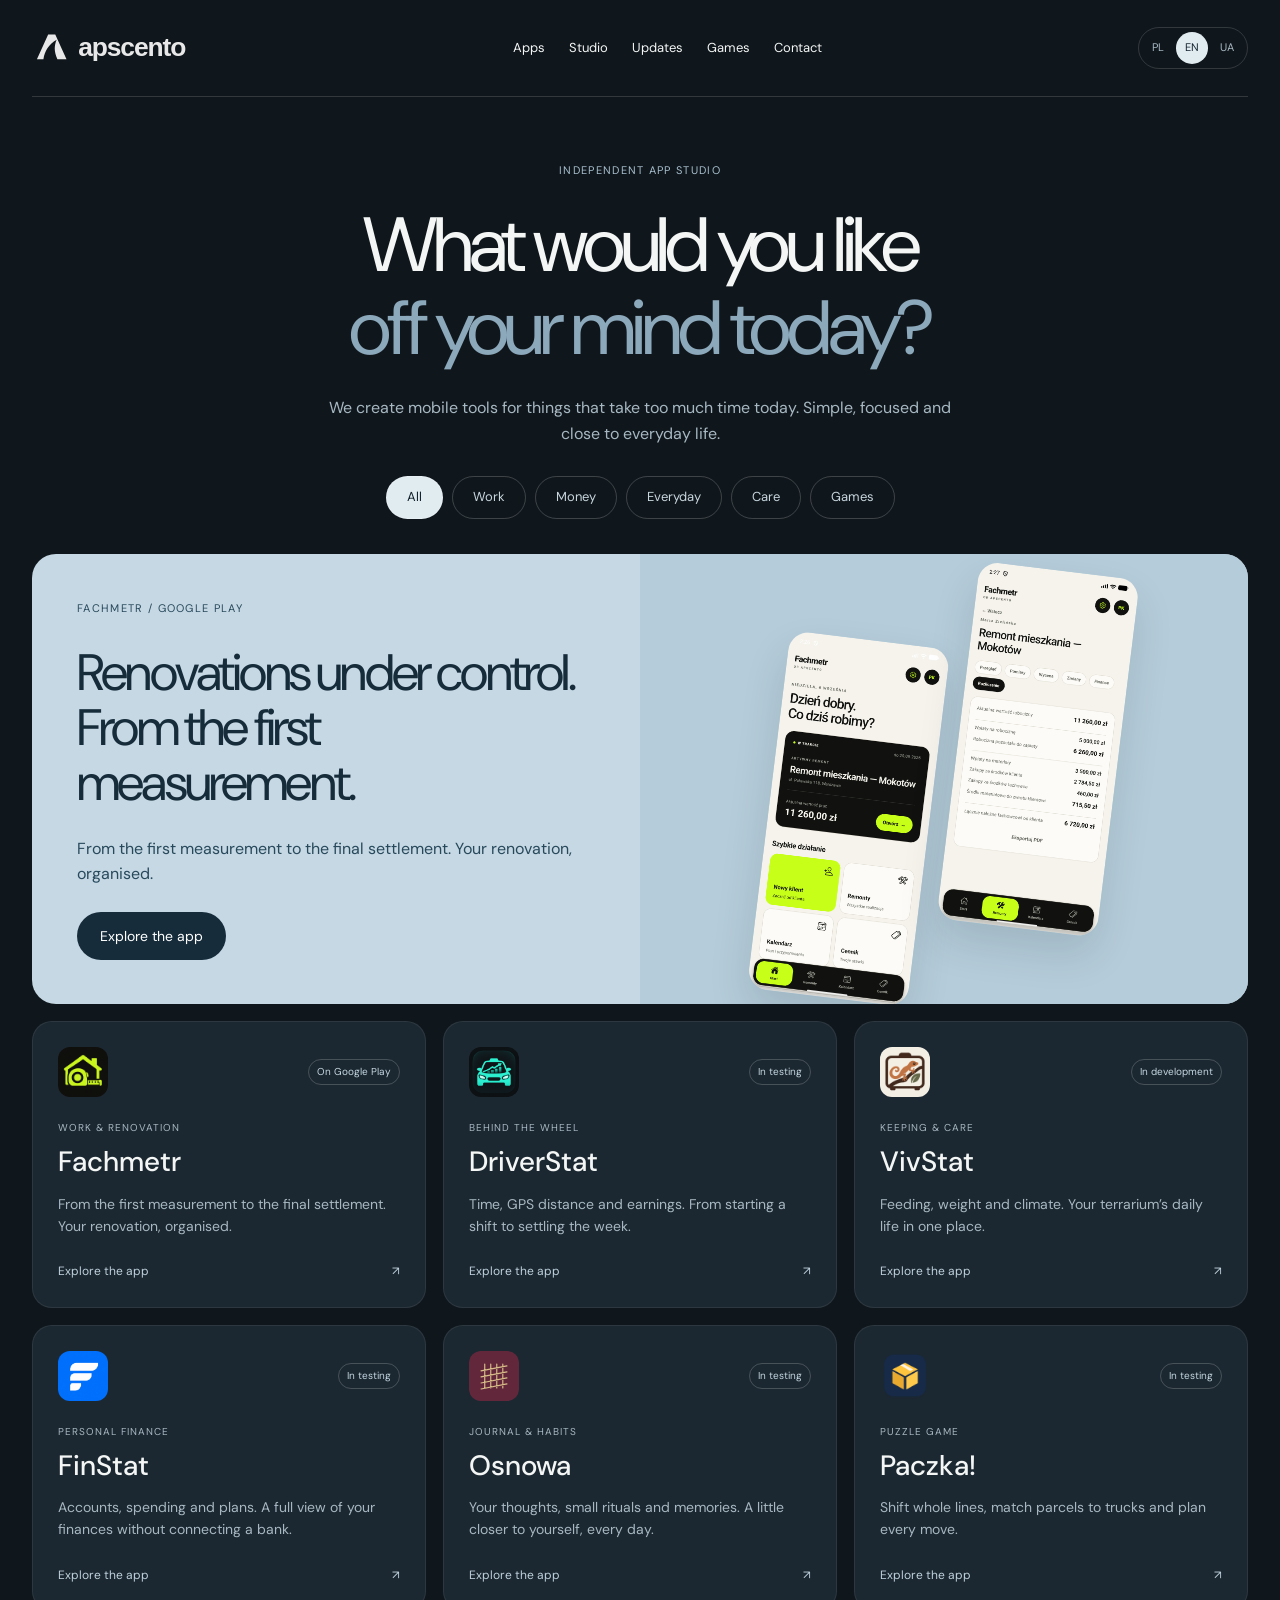
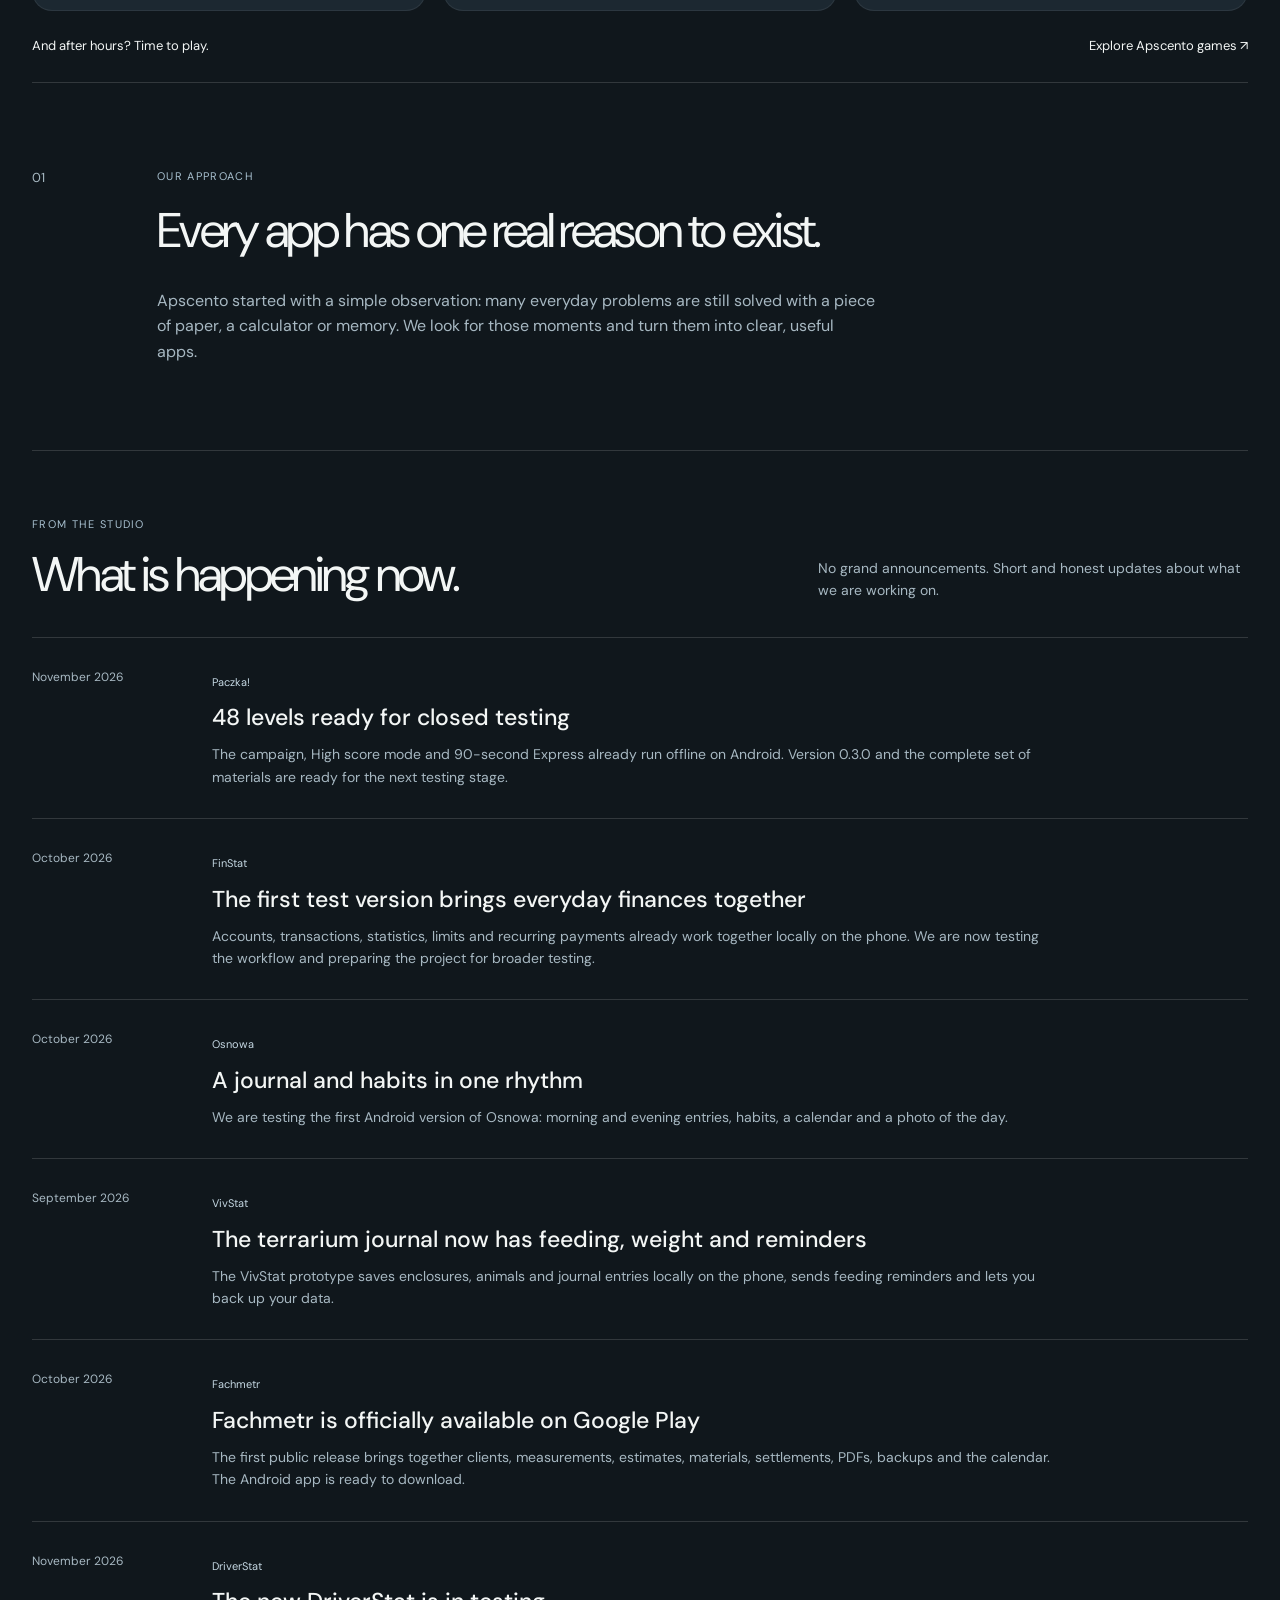
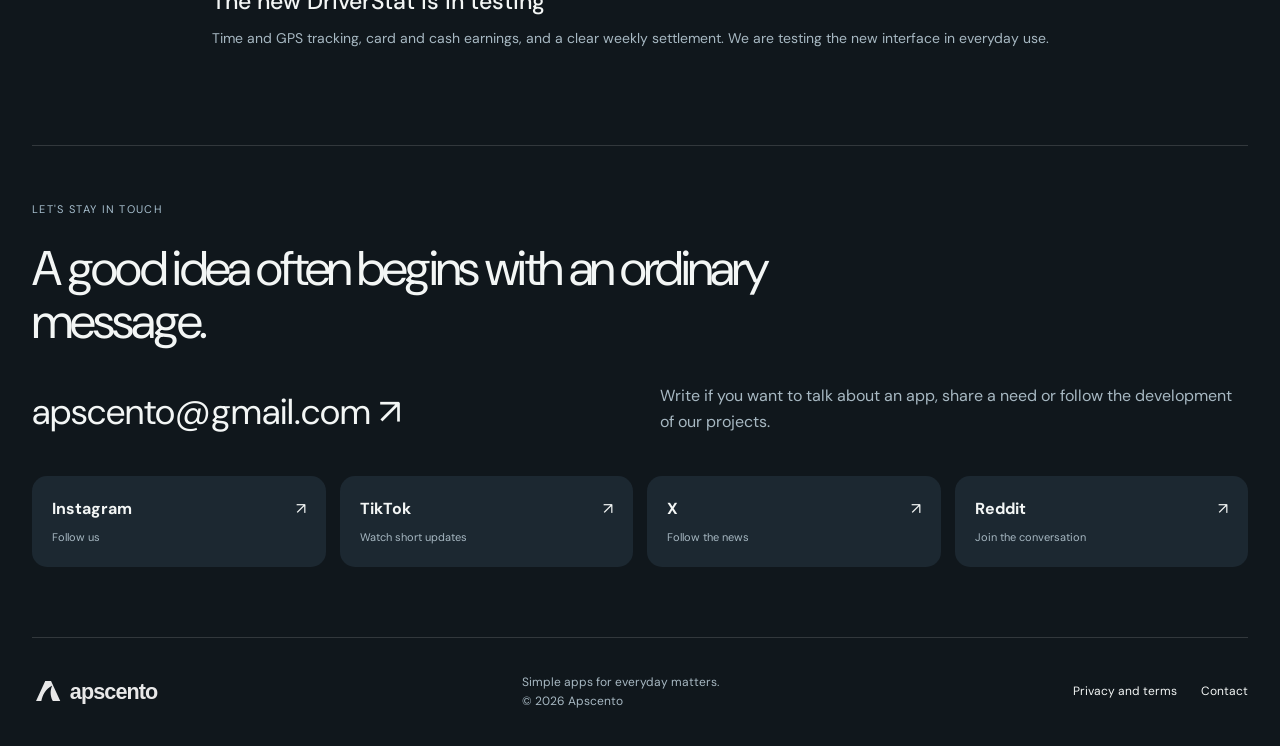
==== commit a54b29c6: "Refresh Apscento branding and app catalog layouts" ====
--- a/index.html
+++ b/index.html
@@ -5,10 +5,10 @@
   <meta name="viewport" content="width=device-width, initial-scale=1">
   <meta name="description" content="Apscento tworzy proste aplikacje mobilne, które rozwiązują codzienne problemy.">
   <title>Apscento — aplikacje do codziennych spraw</title>
-  <link rel="stylesheet" href="styles.css?v=20261101">
+  
   <script src="script.js?v=20261101" defer></script>
-<link rel="stylesheet" href="portfolio.css?v=20261101">
-</head>
+
+<link rel="stylesheet" href="catalog.css?v=20261115"><link rel="icon" href="brand-icon.svg"><script src="catalog.js?v=20261115" defer></script></head>
 <body data-page="home" class="layout-grid">
   <a class="skip-link" href="#main" data-i18n="skip">Przejdź do treści</a>
   <header class="site-header">
@@ -20,37 +20,31 @@
     <div class="language-switcher" aria-label="Wybór języka"><button type="button" data-lang="pl" aria-pressed="true">PL</button><button type="button" data-lang="en" aria-pressed="false">EN</button><button type="button" data-lang="uk" aria-pressed="false">UA</button></div>
   </header>
   <main id="main">
-    <section class="hero section-shell">
-      <div class="eyebrow"><span></span><span data-i18n="homeEyebrow">Niezależne studio aplikacji</span></div>
-      <h1 data-i18n="homeHero">Małe aplikacje.<br>Realna różnica.</h1>
-      <p class="hero-lead" data-i18n="homeLead">Tworzymy mobilne narzędzia do spraw, które dziś zabierają za dużo czasu. Proste, konkretne i blisko codzienności.</p>
-      <div class="hero-actions"><a class="button button-primary" href="#apps" data-i18n="seeApps">Zobacz aplikacje</a><a class="text-link" href="mailto:apscento@gmail.com"><span data-i18n="shareIdea">Masz pomysł? Porozmawiajmy</span><span aria-hidden="true">↗</span></a></div>
-      <div class="hero-note" aria-hidden="true"><span class="orbit orbit-one"></span><span class="orbit orbit-two"></span><div class="note-card"><span data-i18n="smallThings">Małe rzeczy</span><strong data-i18n="bigRelief">duża ulga.</strong></div></div>
-    </section>
+    <section class="catalog-intro section-shell"><p class="overline" data-i18n="homeEyebrow">Niezależne studio aplikacji</p><h1 data-catalog="headline">Co chcesz dziś<br><span>mieć z głowy?</span></h1><p class="hero-lead" data-i18n="homeLead">Tworzymy mobilne narzędzia do spraw, które dziś zabierają za dużo czasu. Proste, konkretne i blisko codzienności.</p><div class="catalog-filters" role="group" aria-label="Kategorie aplikacji"><button data-filter="all" aria-pressed="true" data-catalog="all">Wszystkie</button><button data-filter="work" aria-pressed="false" data-catalog="work">Praca</button><button data-filter="money" aria-pressed="false" data-catalog="money">Finanse</button><button data-filter="daily" aria-pressed="false" data-catalog="daily">Codzienność</button><button data-filter="care" aria-pressed="false" data-catalog="care">Opieka</button><button data-filter="games" aria-pressed="false" data-i18n="navGames">Gry</button></div></section>
 
 <section class="apps section-shell portfolio" id="apps">
  <div class="section-heading"><div><p class="overline"><span data-i18n="portfolioLabel">Narzędzia na co dzień</span></p><h2><span data-i18n="portfolioTitle">Różne sprawy.<br>Proste rozwiązania.</span></h2></div><p data-i18n="portfolioIntro">Wybierz to, co pasuje do Twojej codzienności. Resztę zostaw aplikacji.</p></div>
- <div class="portfolio-grid"><a class="app-tile tile-fachmetr" href="fachmetr/index.html" aria-labelledby="name-fachmetr">
+ <a class="catalog-featured" href="fachmetr/index.html" data-category="work"><div><span class="overline">FACHMETR / GOOGLE PLAY</span><h2 data-i18n="fachHero">Remont pod kontrolą.<br>Od pierwszego pomiaru.</h2><p data-i18n="fachmetrShort">Od pierwszego pomiaru do ostatniego rozliczenia. Cały remont pod kontrolą.</p><span class="button" data-i18n="explore">Poznaj aplikację</span></div><div class="featured-screens"><img src="fachmetr/screenshots/01-start.png" alt="Fachmetr — pulpit"><img src="fachmetr/screenshots/05-rozliczenie.png" alt="Fachmetr — rozliczenie"></div></a><div class="portfolio-grid"><a class="app-tile tile-fachmetr" data-category="work" href="fachmetr/index.html" aria-labelledby="name-fachmetr">
  <div class="tile-top"><img class="product-icon" src="assets/apps/fachmetr.png" width="88" height="88" alt=""><span class="tile-status"><span data-i18n="fachmetrStatus">W Google Play</span></span></div>
  <div class="tile-copy"><p class="tile-kind"><span data-i18n="fachmetrKind">Praca i remonty</span></p><h3 id="name-fachmetr">Fachmetr</h3><p data-i18n="fachmetrShort">Od pierwszego pomiaru do ostatniego rozliczenia. Cały remont pod kontrolą.</p></div>
  <div class="tile-bottom"><span data-i18n="explore">Poznaj aplikację</span><span aria-hidden="true">↗</span></div>
- </a><a class="app-tile tile-driverstat" href="driverstat/index.html" aria-labelledby="name-driverstat">
+ </a><a class="app-tile tile-driverstat" data-category="work" href="driverstat/index.html" aria-labelledby="name-driverstat">
  <div class="tile-top"><img class="product-icon" src="assets/apps/driverstat-2026.png" width="88" height="88" alt=""><span class="tile-status"><span data-i18n="dsNewStatus">W testach</span></span></div>
  <div class="tile-copy"><p class="tile-kind"><span data-i18n="driverstatKind">Za kierownicą</span></p><h3 id="name-driverstat">DriverStat</h3><p data-i18n="dsNewShort">Czas, dystans GPS i zarobki. Od rozpoczęcia zmiany do rozliczenia tygodnia.</p></div>
  <div class="tile-bottom"><span data-i18n="explore">Poznaj aplikację</span><span aria-hidden="true">↗</span></div>
- </a><a class="app-tile tile-vivstat" href="vivstat/index.html" aria-labelledby="name-vivstat">
+ </a><a class="app-tile tile-vivstat" data-category="care" href="vivstat/index.html" aria-labelledby="name-vivstat">
  <div class="tile-top"><img class="product-icon" src="assets/apps/vivstat.png" width="88" height="88" alt=""><span class="tile-status"><span data-i18n="vivstatStatus">W rozwoju</span></span></div>
  <div class="tile-copy"><p class="tile-kind"><span data-i18n="vivstatKind">Hodowla i opieka</span></p><h3 id="name-vivstat">VivStat</h3><p data-i18n="vivstatShort">Karmienie, waga i klimat. Codzienność Twojego terrarium w jednym miejscu.</p></div>
  <div class="tile-bottom"><span data-i18n="explore">Poznaj aplikację</span><span aria-hidden="true">↗</span></div>
- </a><a class="app-tile tile-finstat" href="finstat/index.html" aria-labelledby="name-finstat">
+ </a><a class="app-tile tile-finstat" data-category="money" href="finstat/index.html" aria-labelledby="name-finstat">
  <div class="tile-top"><img class="product-icon" src="assets/apps/finstat.png" width="88" height="88" alt=""><span class="tile-status"><span data-i18n="finstatStatus">W testach</span></span></div>
  <div class="tile-copy"><p class="tile-kind"><span data-i18n="finstatKind">Finanse osobiste</span></p><h3 id="name-finstat">FinStat</h3><p data-i18n="finstatShort">Konta, wydatki i plany. Pełny obraz finansów bez łączenia z bankiem.</p></div>
  <div class="tile-bottom"><span data-i18n="explore">Poznaj aplikację</span><span aria-hidden="true">↗</span></div>
- </a><a class="app-tile tile-osnowa" href="osnowa/index.html" aria-labelledby="name-osnowa">
+ </a><a class="app-tile tile-osnowa" data-category="daily" href="osnowa/index.html" aria-labelledby="name-osnowa">
  <div class="tile-top"><img class="product-icon" src="assets/apps/osnowa.svg" width="88" height="88" alt=""><span class="tile-status"><span data-i18n="osnowaStatus">W testach</span></span></div>
  <div class="tile-copy"><p class="tile-kind"><span data-i18n="osnowaKind">Dziennik i nawyki</span></p><h3 id="name-osnowa">Osnowa</h3><p data-i18n="osnowaShort">Twoje myśli, małe rytuały i wspomnienia. Z dnia na dzień bliżej siebie.</p></div>
  <div class="tile-bottom"><span data-i18n="explore">Poznaj aplikację</span><span aria-hidden="true">↗</span></div>
-</a><a class="app-tile tile-paczka" href="paczka/index.html" aria-labelledby="name-paczka">
+</a><a class="app-tile tile-paczka" data-category="games" href="paczka/index.html" aria-labelledby="name-paczka">
 <div class="tile-top"><img class="product-icon" src="assets/apps/paczka.png" width="88" height="88" alt=""><span class="tile-status"><span data-i18n="paczkaStatus">W testach</span></span></div>
 <div class="tile-copy"><p class="tile-kind"><span data-i18n="paczkaKind">Gra logiczna</span></p><h3 id="name-paczka">Paczka!</h3><p data-i18n="paczkaShort">Przesuwaj całe linie, dopasuj paczki do ciężarówek i zaplanuj każdy ruch.</p></div>
 <div class="tile-bottom"><span data-i18n="explore">Poznaj aplikację</span><span aria-hidden="true">↗</span></div>
--- a/catalog.css
+++ b/catalog.css
@@ -0,0 +1,3 @@
+@import url('https://fonts.googleapis.com/css2?family=DM+Sans:wght@400;500;600&display=swap');
+:root{color-scheme:dark;--ink:#f3f6f5;--paper:#10171c;--muted:#a7b8c2;--line:#ffffff24;--panel:#1c2831;--shell:min(1240px,calc(100% - 64px))}*{box-sizing:border-box}html{scroll-behavior:smooth;scroll-padding-top:25px}body{margin:0;background:var(--paper);color:var(--ink);font:16px/1.6 'DM Sans',Arial,sans-serif}a{color:inherit;text-decoration:none}button{font:inherit;cursor:pointer}img{max-width:100%;height:auto}h1,h2,h3,p,figure{margin:0}h1,h2{font-weight:400;letter-spacing:-.055em;line-height:1.08}h1{font-size:clamp(45px,6vw,86px)}h2{font-size:clamp(32px,3.8vw,54px)}h3{font-size:23px;font-weight:500;line-height:1.3}p{color:var(--muted)}[hidden]{display:none!important}a:focus-visible,button:focus-visible,summary:focus-visible,[tabindex]:focus-visible{outline:3px solid #a2c9e1;outline-offset:5px}.skip-link{position:absolute;left:20px;top:-100px;background:white;color:black;padding:12px;z-index:50}.skip-link:focus{top:10px}.section-shell{width:var(--shell);margin-inline:auto}.site-header{width:var(--shell);margin:auto;display:flex;gap:30px;align-items:center;justify-content:space-between;padding:27px 0;border-bottom:1px solid var(--line)}.brand img{display:block;width:165px;height:auto;filter:invert(1)}.nav-links{display:flex;gap:24px;font-size:13px}.nav-toggle{display:none}.language-switcher{display:flex;gap:3px;border:1px solid var(--line);border-radius:30px;padding:4px}.language-switcher button{background:none;border:0;color:var(--muted);font-size:11px;padding:7px 9px;border-radius:50%}.language-switcher [aria-pressed=true]{background:#e1ecf1;color:#14232d}.back-home{font-size:13px}.overline,.os-kicker{font-size:11px;letter-spacing:.12em;text-transform:uppercase;color:#a7bfce}.catalog-intro{text-align:center;padding:65px 0 35px}.catalog-intro h1{margin:25px 0}.catalog-intro h1 span{color:#8ca8bb}.hero-lead{max-width:640px;margin:auto}.catalog-filters{display:flex;justify-content:center;gap:9px;flex-wrap:wrap;margin-top:30px}.catalog-filters button{border:1px solid #ffffff30;color:#c8d6de;background:none;padding:10px 20px;border-radius:30px;font-size:13px}.catalog-filters [aria-pressed=true]{background:#e1ecf1;color:#14232d}.portfolio>.section-heading{position:absolute;clip-path:inset(50%);width:1px;height:1px;overflow:hidden}.catalog-featured{display:grid;grid-template-columns:1fr 1fr;background:#c5d8e3;color:#162c3b;border-radius:24px;overflow:hidden;min-height:450px}.catalog-featured>div:first-child{padding:40px 45px}.catalog-featured h2{margin:25px 0;font-size:clamp(36px,4vw,58px)}.catalog-featured p,.catalog-featured .overline{color:#28495c}.button,.os-button{display:inline-block;padding:13px 23px;border:0;border-radius:30px;background:#e1ecf1;color:#14232d;font-size:14px}.catalog-featured .button{background:#162c3b;color:#fff;margin-top:25px}.featured-screens{background:#b5ccda;display:flex;justify-content:center;align-items:center;gap:20px;overflow:hidden}.featured-screens img{width:auto;height:360px;border-radius:20px;transform:rotate(7deg) translateY(40px);box-shadow:0 20px 40px #14232d22}.featured-screens img:last-child{transform:rotate(7deg) translateY(-30px)}.portfolio-grid{display:grid;grid-template-columns:repeat(3,minmax(0,1fr));gap:17px;margin-top:17px}.app-tile{background:var(--panel);border:1px solid #ffffff12;border-radius:20px;padding:25px;display:flex;flex-direction:column;transition:transform .2s,background .2s}.app-tile:hover{transform:translateY(-4px);background:#273743}.tile-top{display:flex;align-items:center;justify-content:space-between;gap:12px}.product-icon{width:50px;height:50px;border-radius:12px}.tile-status{font-size:10px;border:1px solid #ffffff30;border-radius:20px;padding:4px 8px;color:#c5d8e3}.tile-copy{margin-top:23px}.tile-kind{font-size:10px;letter-spacing:.1em;text-transform:uppercase;margin-bottom:8px}.tile-copy h3{font-size:28px}.tile-copy>p:last-child{font-size:14px;margin:12px 0 25px}.tile-bottom{display:flex;justify-content:space-between;font-size:12px;margin-top:auto;color:#bed1dd}.games-strip{display:flex;justify-content:space-between;gap:20px;border-bottom:1px solid var(--line);padding:25px 0;font-size:13px}.statement{display:grid;grid-template-columns:90px 1fr;gap:35px;padding:85px 0;border-bottom:1px solid var(--line)}.section-number{font-size:13px}.statement h2{max-width:850px;margin:20px 0 30px}.section-copy{max-width:720px}.updates{padding:65px 0}.section-heading{display:flex;justify-content:space-between;gap:50px;align-items:end;margin-bottom:35px}.section-heading h2{margin-top:16px}.section-heading>p{max-width:430px;font-size:14px}.update-list article{display:grid;grid-template-columns:140px 1fr;gap:40px;padding:30px 0;border-top:1px solid var(--line)}time{font-size:12px;color:#a7b8c2}.pill{font-size:11px;display:inline-block;color:#c5d8e3;margin-bottom:12px}.update-list h3{margin-bottom:10px}.update-list p{max-width:850px;font-size:14px}.contact{padding:55px 0 70px;border-top:1px solid var(--line)}.contact h2{max-width:850px;margin:25px 0}.contact-grid{display:grid;grid-template-columns:1fr 1fr;gap:40px;margin:35px 0}.email-link{font-size:clamp(20px,2.8vw,36px)}.social-links{display:grid;grid-template-columns:repeat(4,1fr);gap:14px}.social-links a{background:var(--panel);border-radius:15px;padding:20px;display:flex;justify-content:space-between;gap:10px}.social-links strong,.social-links small{display:block}.social-links small{font-size:11px;color:var(--muted);margin-top:8px}.social-links i{font-style:normal}.site-footer{padding:35px 0;border-top:1px solid var(--line);display:flex;align-items:center;justify-content:space-between;gap:30px;font-size:12px}.site-footer .brand img{width:135px}.footer-links{display:flex;gap:24px}.product-heading{padding:50px 0 30px;display:flex;align-items:center;justify-content:space-between;gap:35px}.product-identity{display:flex;gap:22px;align-items:center}.product-identity>img{width:80px;height:80px;border-radius:20px}.product-identity h1{font-size:60px;margin-top:6px}.os-actions{display:flex;gap:20px;align-items:center;flex-wrap:wrap}.text-link{font-size:13px;display:inline-flex;gap:10px}.os-stage{font-size:12px;color:var(--muted)}.product-nav{display:flex;gap:30px;padding:20px 0;font-size:13px;border-top:1px solid var(--line);flex-wrap:wrap}.product-board{display:grid;grid-template-columns:300px minmax(0,1fr);border-radius:22px;background:#1c2b35;overflow:hidden}.board-copy{padding:30px 25px}.board-copy h2{font-size:34px;margin:0 0 25px}.board-copy .os-lead{font-size:14px}.gallery-hint{display:block;font-size:10px;letter-spacing:.1em;margin-top:30px;color:#b2c9d7}.product-gallery{display:flex;gap:24px;overflow-x:auto;scroll-snap-type:x mandatory;padding:35px 30px;background:#bed1dd;scrollbar-color:#47677a #bed1dd}.product-gallery figure{flex:0 0 auto;scroll-snap-align:center;max-width:230px}.product-gallery img{display:block;width:auto;height:380px;max-width:none;object-fit:contain;border-radius:18px;box-shadow:0 15px 30px #14232d22}.product-gallery figcaption{font-size:12px;color:#243c4c;display:flex;gap:10px;justify-content:center;margin-top:18px;max-width:220px}.product-gallery figcaption>span:first-child{display:none}.gallery-note{font-size:12px;padding:15px 0}.os-features{display:grid;grid-template-columns:1fr 1.4fr;gap:60px;padding:60px 0}.os-section-head h2{margin:20px 0}.os-section-head>p:last-child{font-size:14px}.os-feature-grid article{position:relative;padding:23px 0 23px 45px;border-top:1px solid var(--line)}.feature-number{position:absolute;left:0;font-size:12px;color:#8ca8bb}.os-feature-grid h3{font-size:21px;margin-bottom:10px}.os-feature-grid p{font-size:14px}.os-private{padding:55px 0;display:grid;grid-template-columns:1fr 1fr;gap:65px;border-top:1px solid var(--line)}.os-private h2{margin-top:20px}.progress-section{padding:55px 0;border-top:1px solid var(--line)}.timeline{display:grid;grid-template-columns:repeat(3,1fr);gap:25px}.timeline article{padding:25px;background:var(--panel);border-radius:18px}.timeline h3{margin:15px 0;font-size:21px}.timeline p{font-size:14px}.faq{display:grid;grid-template-columns:1fr 1.4fr;gap:50px;padding:55px 0;border-top:1px solid var(--line)}.faq h2{margin-top:15px}details{padding:22px;background:var(--panel);border-radius:15px;margin-bottom:12px}summary{cursor:pointer;font-size:18px}details p{margin-top:18px;font-size:14px}.os-availability{text-align:center;padding:70px 0}.os-availability>img{width:64px;height:64px;border-radius:16px;margin-bottom:20px}.os-availability h2{margin:20px auto;max-width:900px}.os-availability>p{max-width:650px;margin-inline:auto}.hero-actions{display:flex;gap:25px;justify-content:center;align-items:center;margin-top:25px}.legal-shell{width:var(--shell);margin:55px auto 80px;display:grid;grid-template-columns:230px minmax(0,1fr);gap:60px}.legal-aside{align-self:start;position:sticky;top:25px}.legal-aside a{display:block;padding:12px 0;border-bottom:1px solid var(--line);font-size:13px}.legal-content{min-width:0;max-width:850px}.legal-content h1{font-size:clamp(35px,4vw,58px);margin-bottom:25px}.legal-content h2{font-size:30px;margin:35px 0 20px}.legal-content h3{font-size:22px;margin:25px 0 12px}.legal-content p,.legal-content ul,.legal-content ol{margin:16px 0;color:var(--muted)}.legal-content a{text-decoration:underline;color:#d4e6f0}.legal-content section{padding-bottom:25px;border-bottom:1px solid var(--line)}.legal-content table{border-collapse:collapse;width:100%;font-size:13px}.legal-content td,.legal-content th{padding:10px;border:1px solid var(--line);overflow-wrap:anywhere}.legal-note,.legal-callout{padding:20px;border-radius:16px;background:var(--panel)}@media(max-width:950px){.site-header{gap:15px;flex-wrap:wrap}.nav-links{gap:16px}.product-heading{align-items:start;flex-wrap:wrap}.portfolio-grid{grid-template-columns:repeat(2,1fr)}.social-links{grid-template-columns:repeat(2,1fr)}.product-board{grid-template-columns:250px minmax(0,1fr)}.board-copy h2{font-size:29px}}@media(max-width:650px){:root{--shell:calc(100% - 36px)}.site-header{position:relative}.brand img{width:140px}.nav{order:3;width:100%}.nav-toggle{display:block;border:1px solid var(--line);background:var(--panel);border-radius:8px;padding:10px;position:absolute;right:0;top:82px;z-index:3}.nav-toggle span{display:block;width:18px;height:2px;background:#eee;margin:4px}.nav-links{display:none;padding:15px 45px 10px 0;flex-wrap:wrap;gap:15px}.nav-links.open{display:flex}.nav{min-height:25px}.language-switcher{margin-left:auto}.catalog-intro{padding:45px 0 30px}.catalog-intro h1{font-size:44px}.catalog-filters button{padding:9px 14px}.catalog-featured{grid-template-columns:1fr}.catalog-featured>div:first-child{padding:30px}.featured-screens{height:310px}.featured-screens img{height:290px}.portfolio-grid{grid-template-columns:1fr}.statement{grid-template-columns:1fr;gap:15px;padding:50px 0}.section-heading,.contact-grid{display:block}.section-heading>p,.contact-grid>p{margin-top:22px}.update-list article{grid-template-columns:1fr;gap:12px}.social-links{grid-template-columns:1fr 1fr}.social-links a{padding:15px}.site-footer{flex-wrap:wrap}.product-identity>img{width:60px;height:60px}.product-identity h1{font-size:43px}.product-heading{padding-top:35px}.product-board{grid-template-columns:1fr}.board-copy{padding:25px}.board-copy h2{font-size:33px}.product-gallery{padding:25px;gap:20px}.product-gallery img{height:350px}.os-features,.os-private,.faq,.legal-shell{grid-template-columns:1fr;gap:30px}.os-features{padding:40px 0}.timeline{grid-template-columns:1fr}.legal-aside{position:static;display:flex;gap:12px;flex-wrap:wrap}.legal-aside .overline{width:100%}.legal-aside a{font-size:12px}.legal-content{overflow-wrap:anywhere}.back-home{order:3}.hero-actions{flex-wrap:wrap}.games-strip{font-size:12px}.product-nav{gap:18px;font-size:12px}}@media(prefers-reduced-motion:reduce){html{scroll-behavior:auto}*{transition:none!important}}
+.os-principles{display:flex;gap:15px;flex-wrap:wrap;padding:15px 0}.os-principles>span{padding:8px 14px;background:var(--panel);border-radius:20px;font-size:12px;color:var(--muted)}.legal-content h2>span:first-child{font-size:13px;letter-spacing:0;color:#8ca8bb;margin-right:15px}.product-board>*{min-width:0}.product-download{min-width:0}.product-identity{min-width:0}
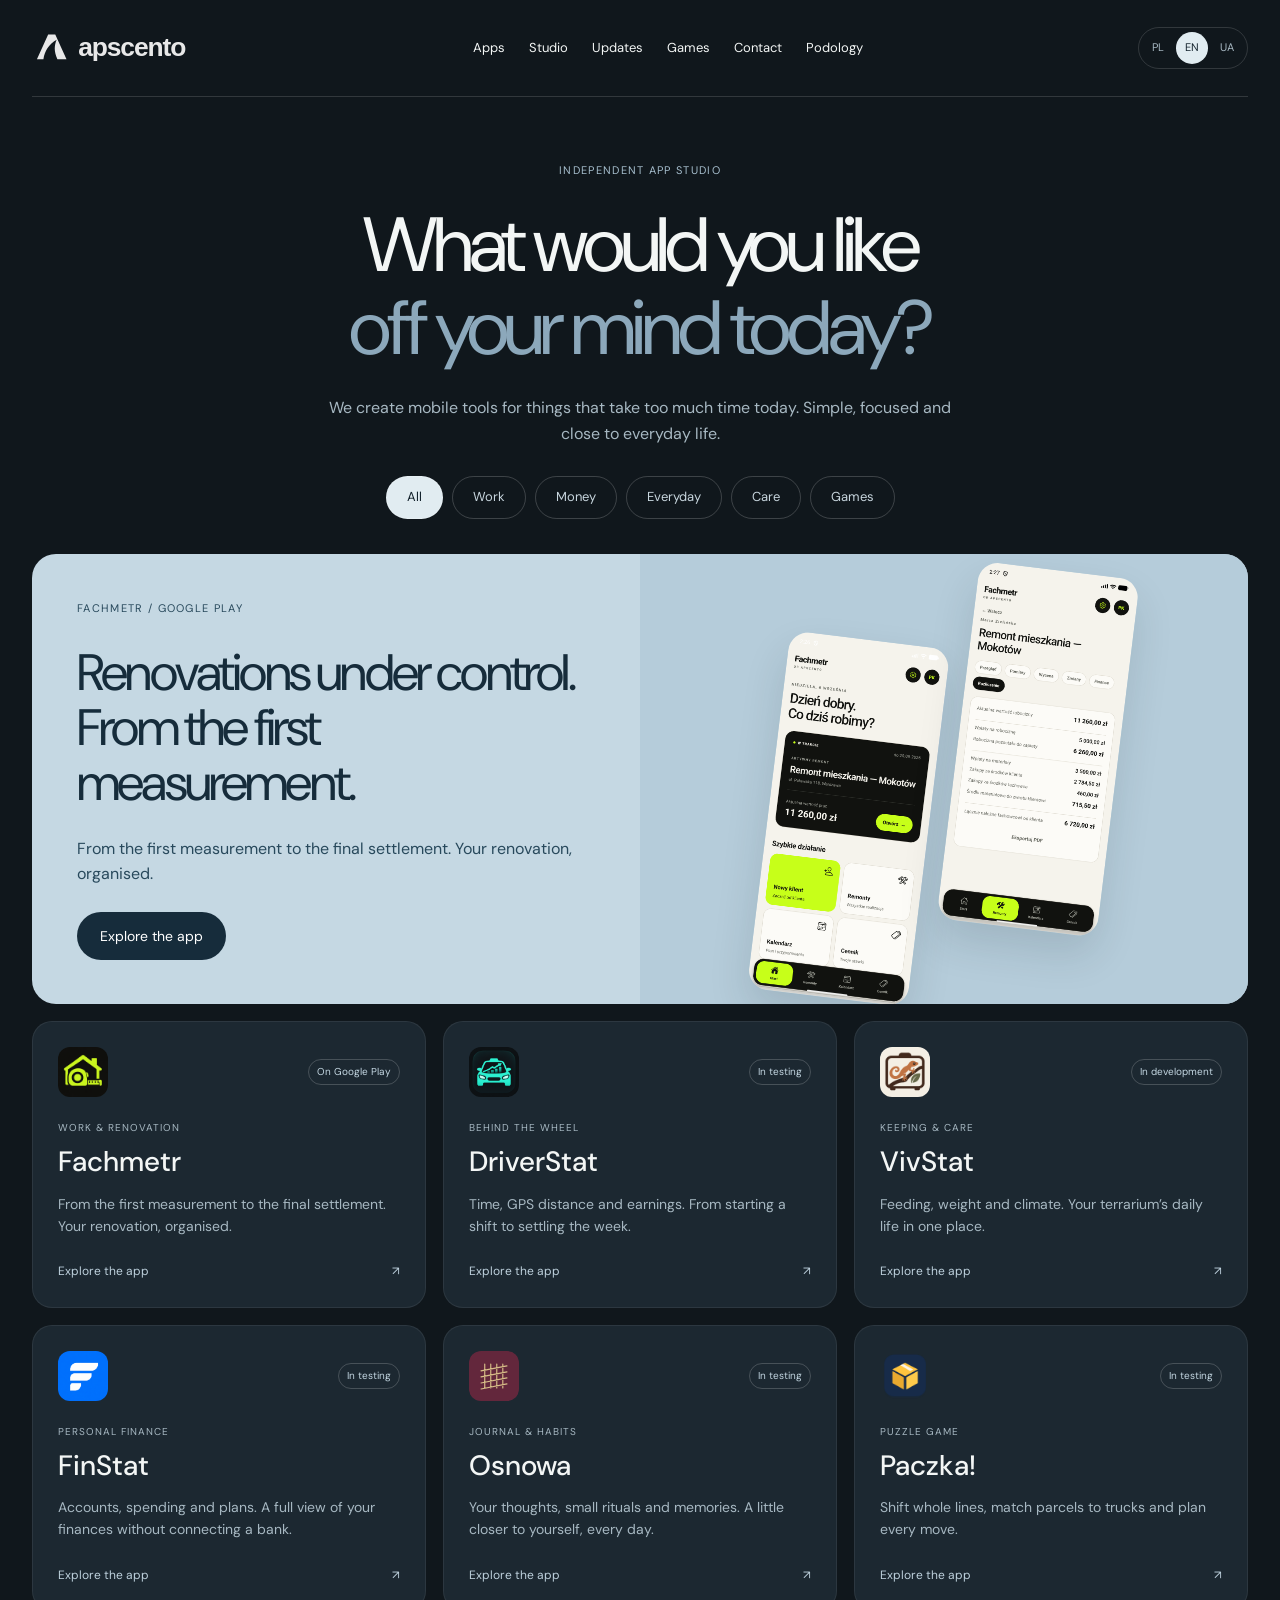
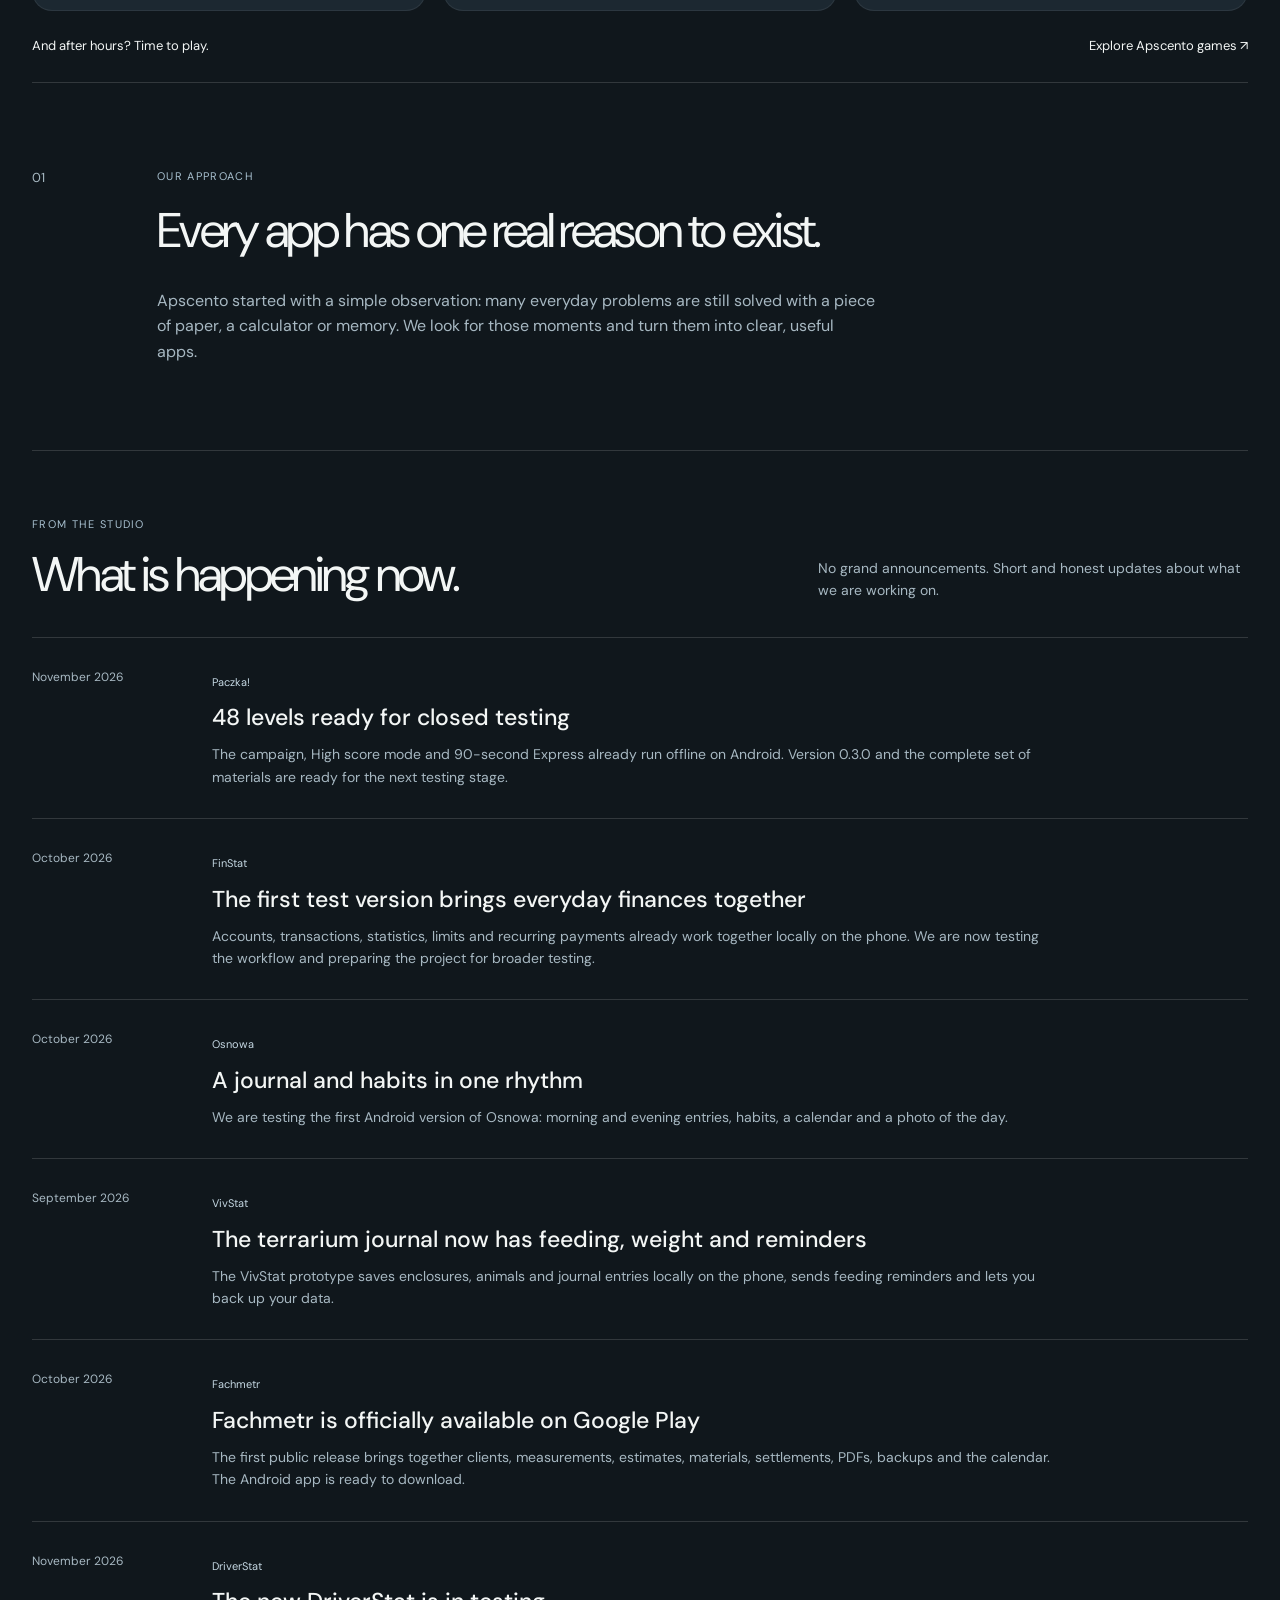
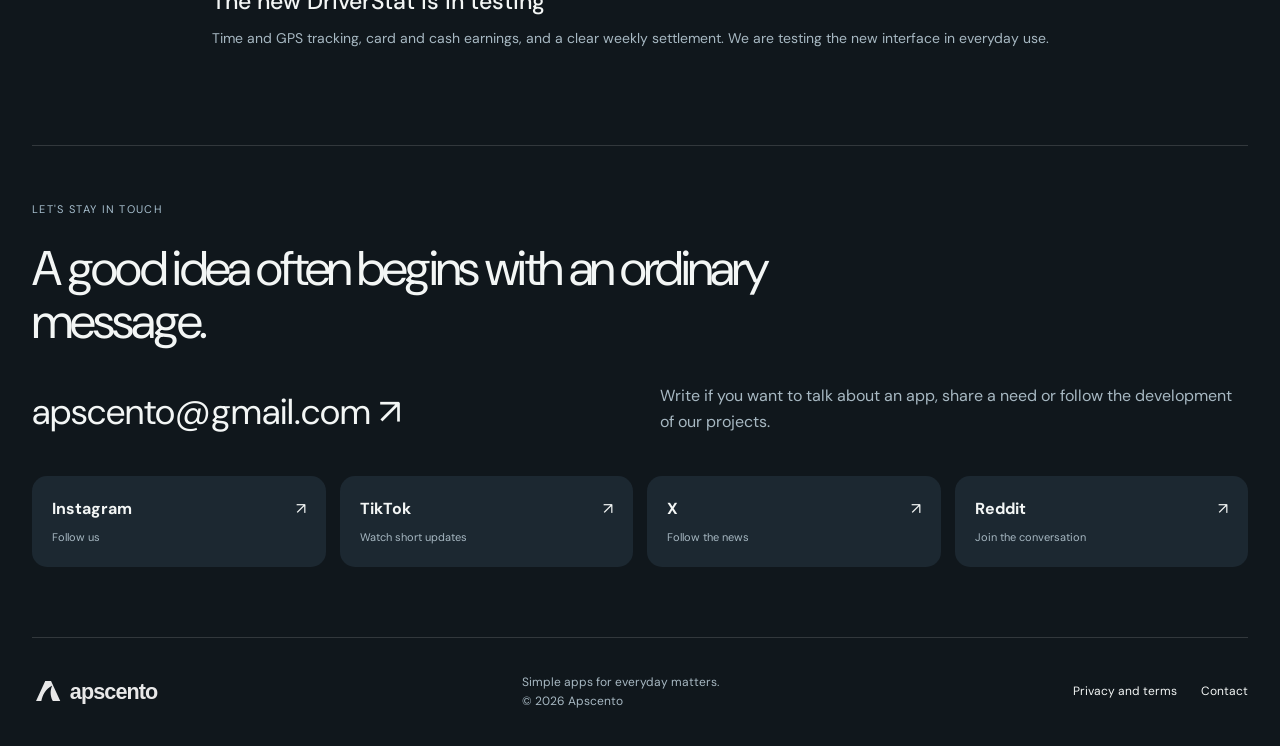
==== commit 35833685: "Add temporary podology subpage" ====
--- a/index.html
+++ b/index.html
@@ -15,7 +15,7 @@
     <a class="brand" href="index.html" aria-label="Apscento — strona główna"><img src="logo.svg" alt="Apscento" width="250" height="64"></a>
     <nav class="nav" aria-label="Główna nawigacja">
       <button aria-label="Otwórz menu" class="nav-toggle" type="button" aria-expanded="false" aria-controls="nav-links" data-i18n-aria="menuOpen"><span></span><span></span></button>
-      <div class="nav-links" id="nav-links"><a href="#apps" data-i18n="navApps">Aplikacje</a><a href="#studio" data-i18n="navStudio">Studio</a><a href="#updates" data-i18n="navUpdates">Aktualności</a><a href="gry/index.html" data-i18n="navGames">Gry</a><a href="#contact" data-i18n="navContact">Kontakt</a></div>
+      <div class="nav-links" id="nav-links"><a href="#apps" data-i18n="navApps">Aplikacje</a><a href="#studio" data-i18n="navStudio">Studio</a><a href="#updates" data-i18n="navUpdates">Aktualności</a><a href="gry/index.html" data-i18n="navGames">Gry</a><a href="#contact" data-i18n="navContact">Kontakt</a><a href="podologia/index.html" data-i18n="navPodology">Podologia</a></div>
     </nav>
     <div class="language-switcher" aria-label="Wybór języka"><button type="button" data-lang="pl" aria-pressed="true">PL</button><button type="button" data-lang="en" aria-pressed="false">EN</button><button type="button" data-lang="uk" aria-pressed="false">UA</button></div>
   </header>
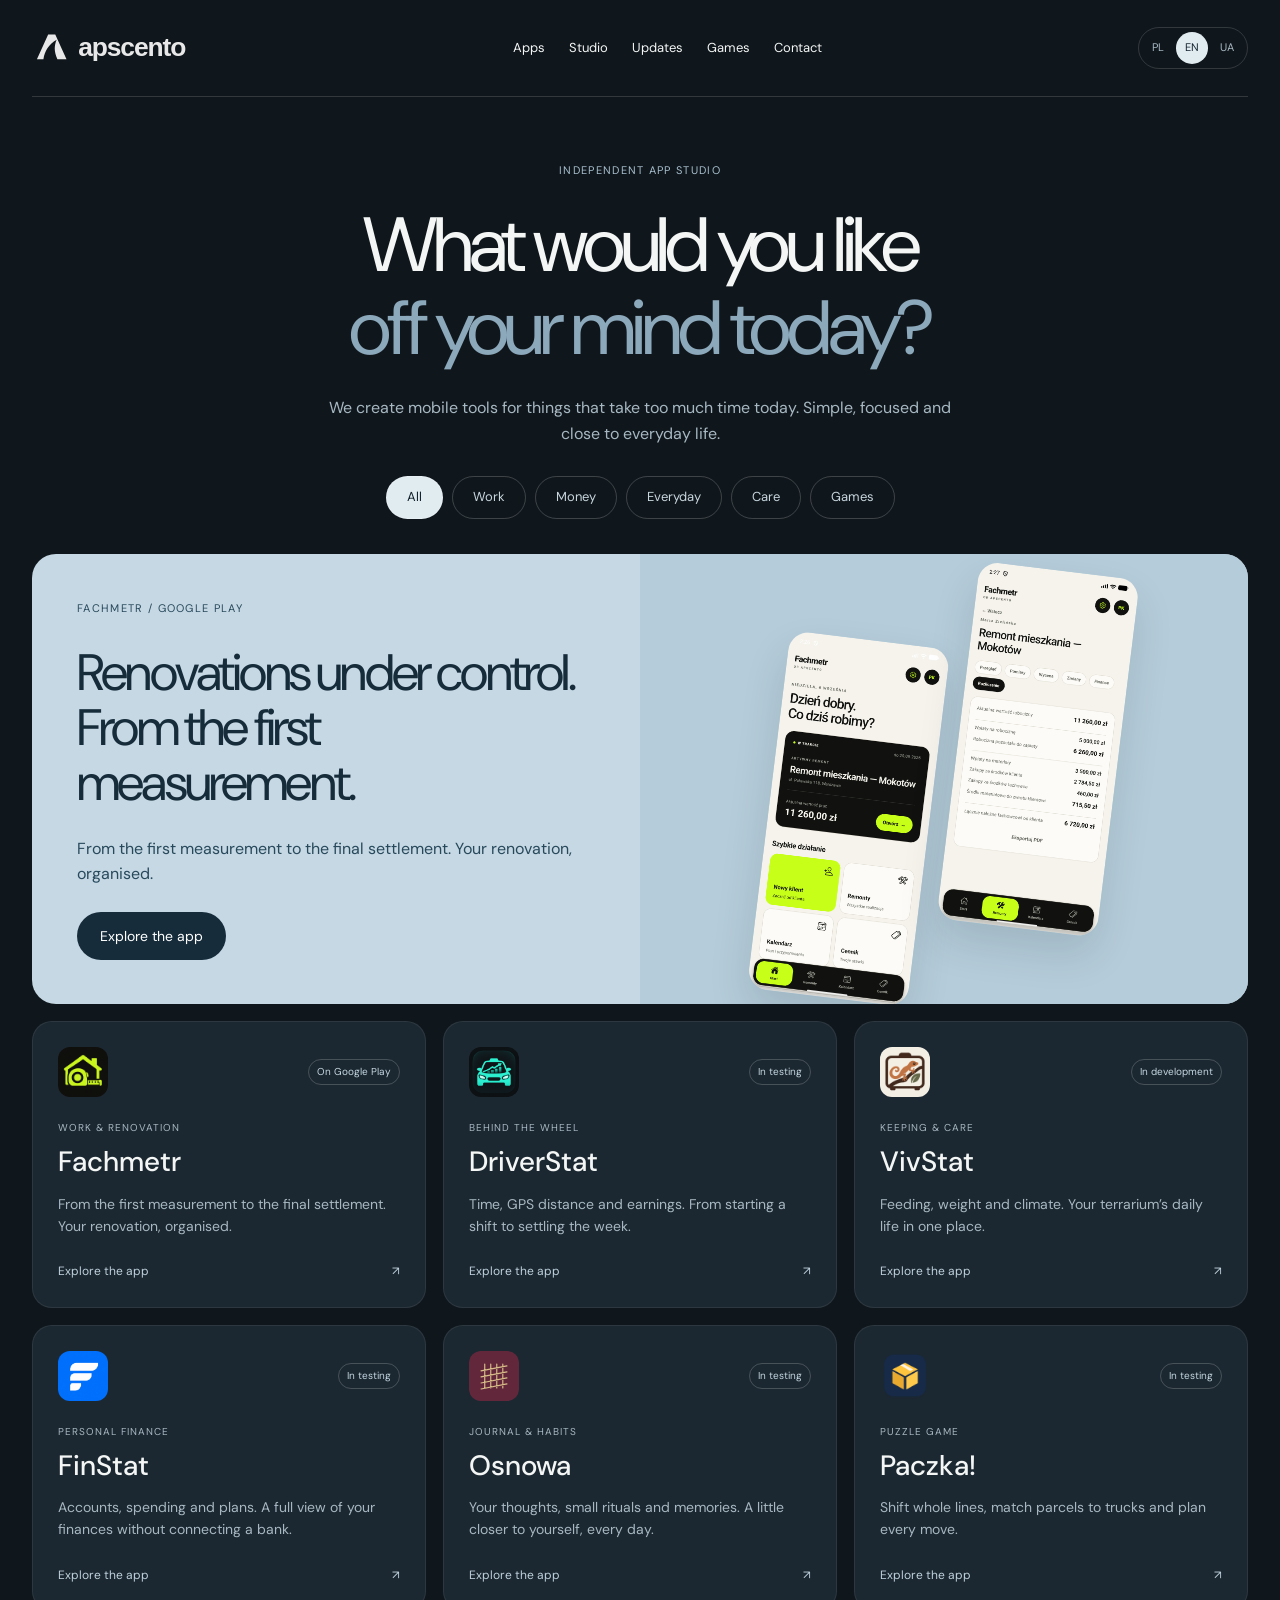
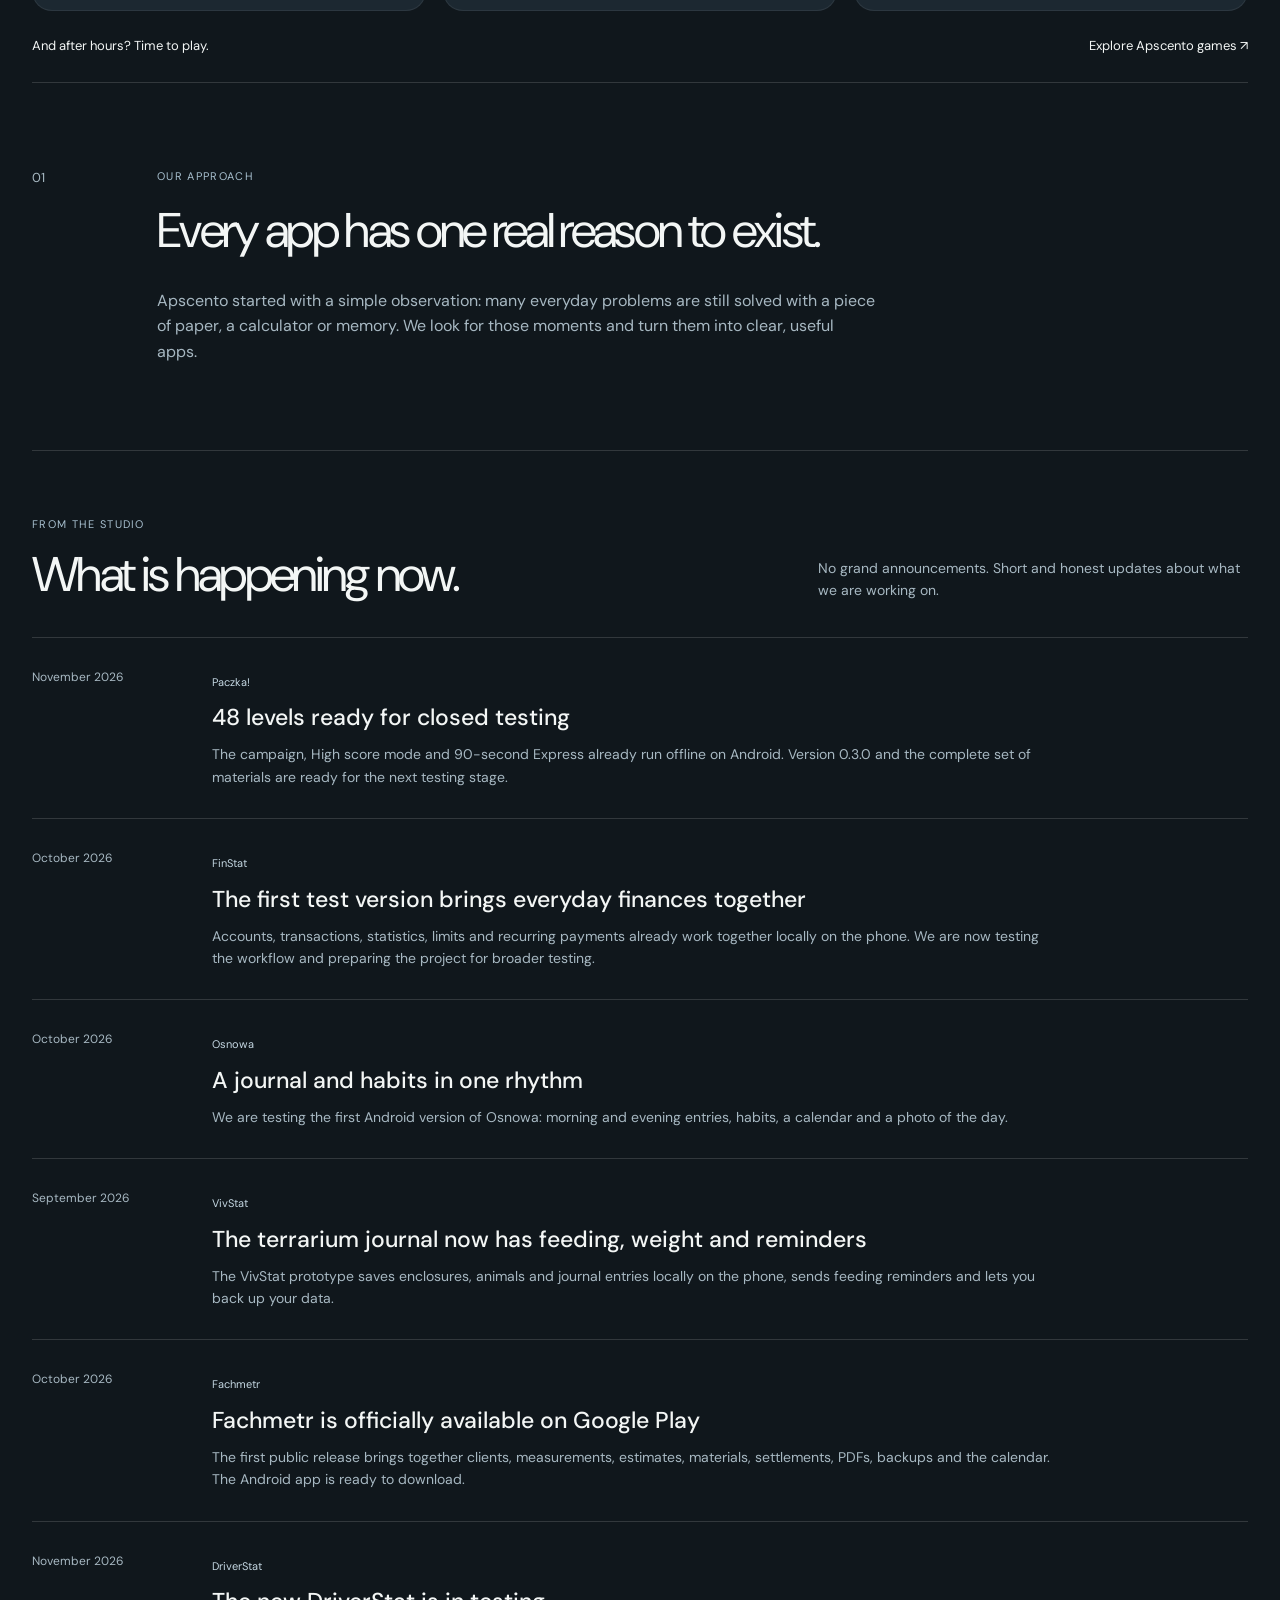
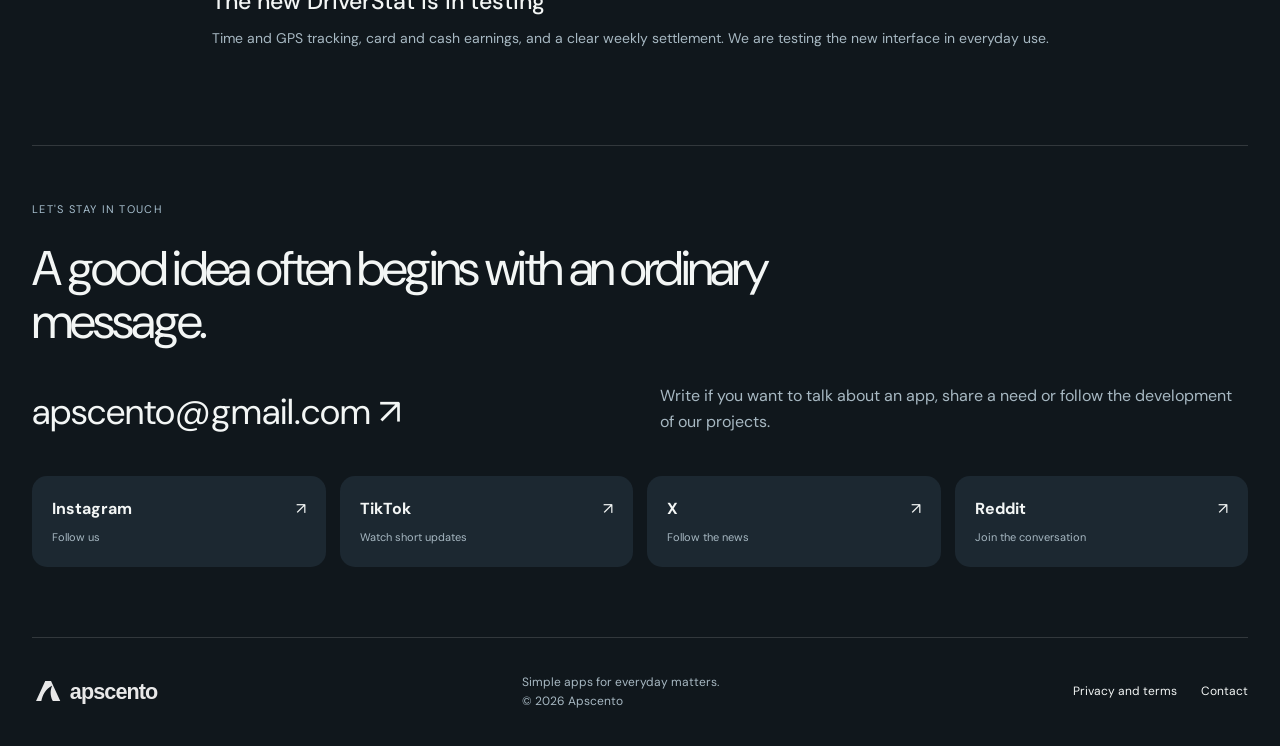
==== commit 812bc90b: "Remove temporary podology subpage" ====
--- a/index.html
+++ b/index.html
@@ -15,7 +15,7 @@
     <a class="brand" href="index.html" aria-label="Apscento — strona główna"><img src="logo.svg" alt="Apscento" width="250" height="64"></a>
     <nav class="nav" aria-label="Główna nawigacja">
       <button aria-label="Otwórz menu" class="nav-toggle" type="button" aria-expanded="false" aria-controls="nav-links" data-i18n-aria="menuOpen"><span></span><span></span></button>
-      <div class="nav-links" id="nav-links"><a href="#apps" data-i18n="navApps">Aplikacje</a><a href="#studio" data-i18n="navStudio">Studio</a><a href="#updates" data-i18n="navUpdates">Aktualności</a><a href="gry/index.html" data-i18n="navGames">Gry</a><a href="#contact" data-i18n="navContact">Kontakt</a><a href="podologia/index.html" data-i18n="navPodology">Podologia</a></div>
+      <div class="nav-links" id="nav-links"><a href="#apps" data-i18n="navApps">Aplikacje</a><a href="#studio" data-i18n="navStudio">Studio</a><a href="#updates" data-i18n="navUpdates">Aktualności</a><a href="gry/index.html" data-i18n="navGames">Gry</a><a href="#contact" data-i18n="navContact">Kontakt</a></div>
     </nav>
     <div class="language-switcher" aria-label="Wybór języka"><button type="button" data-lang="pl" aria-pressed="true">PL</button><button type="button" data-lang="en" aria-pressed="false">EN</button><button type="button" data-lang="uk" aria-pressed="false">UA</button></div>
   </header>
